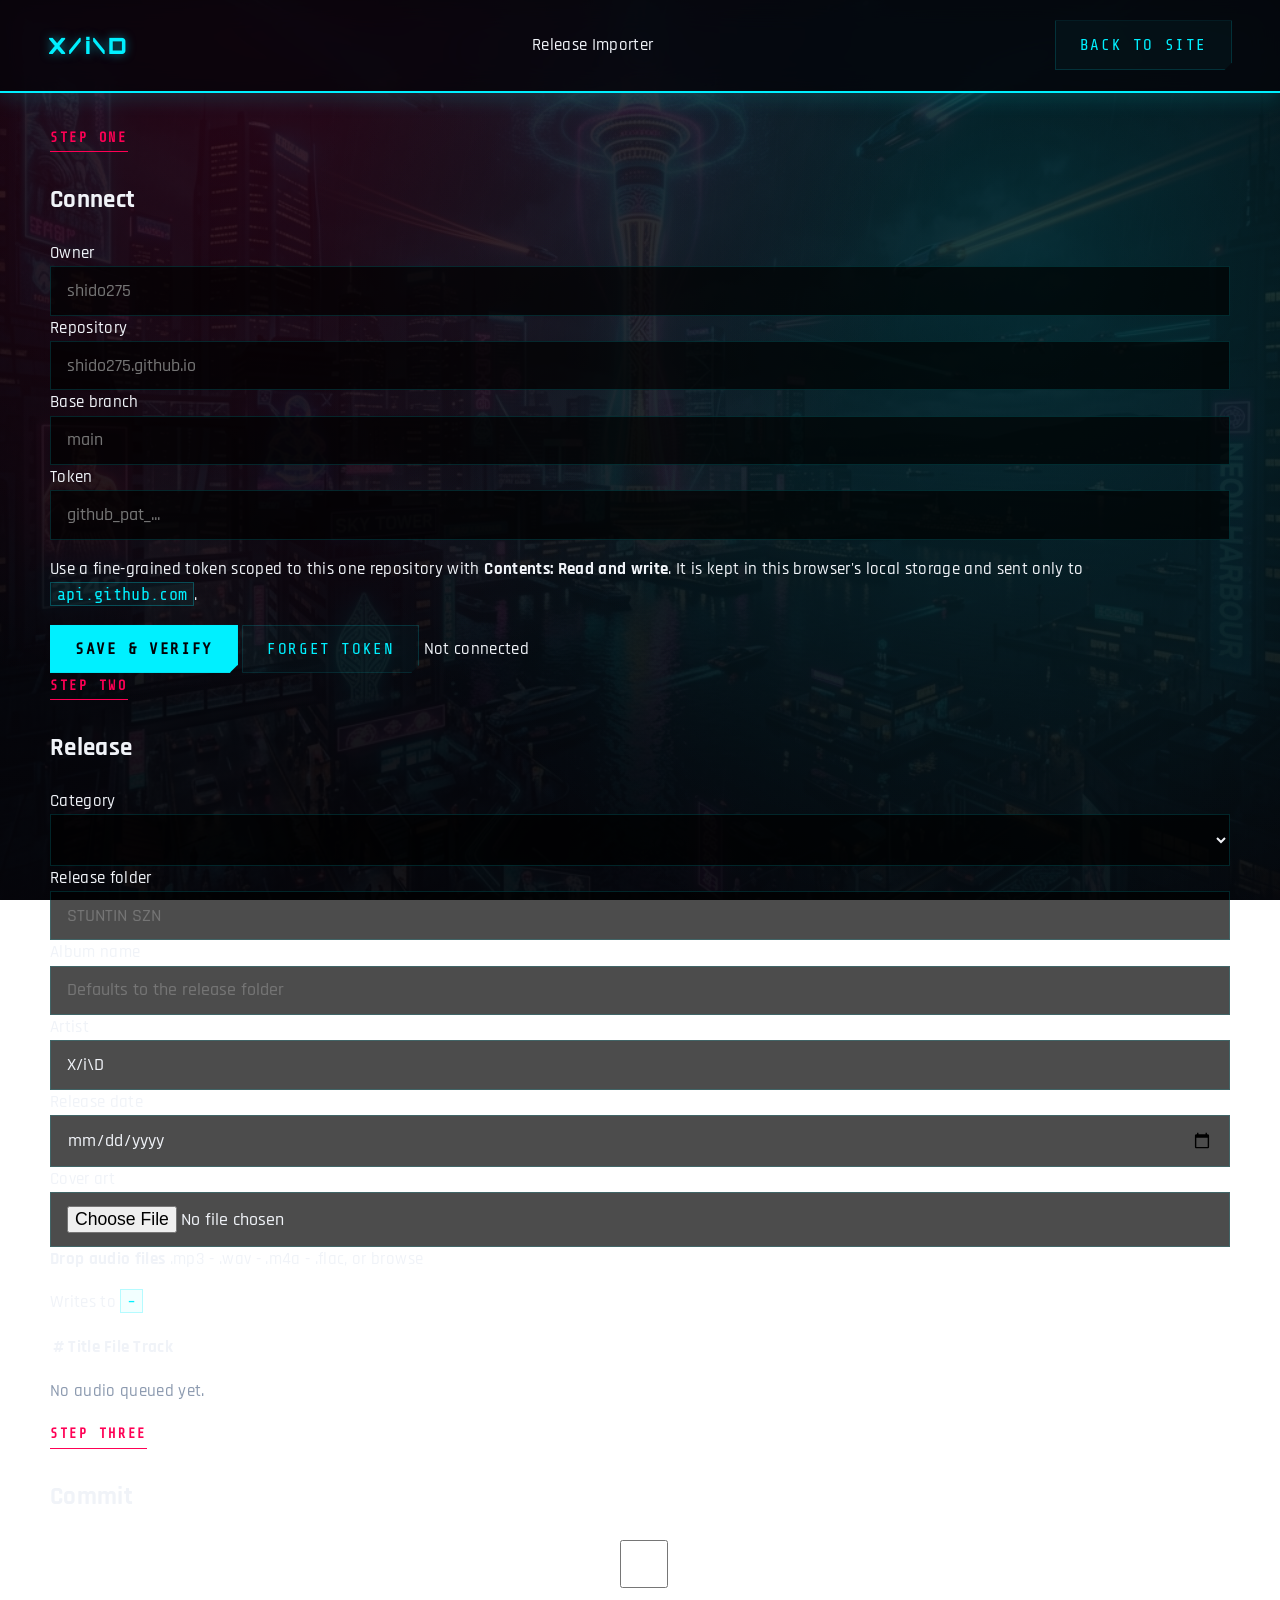
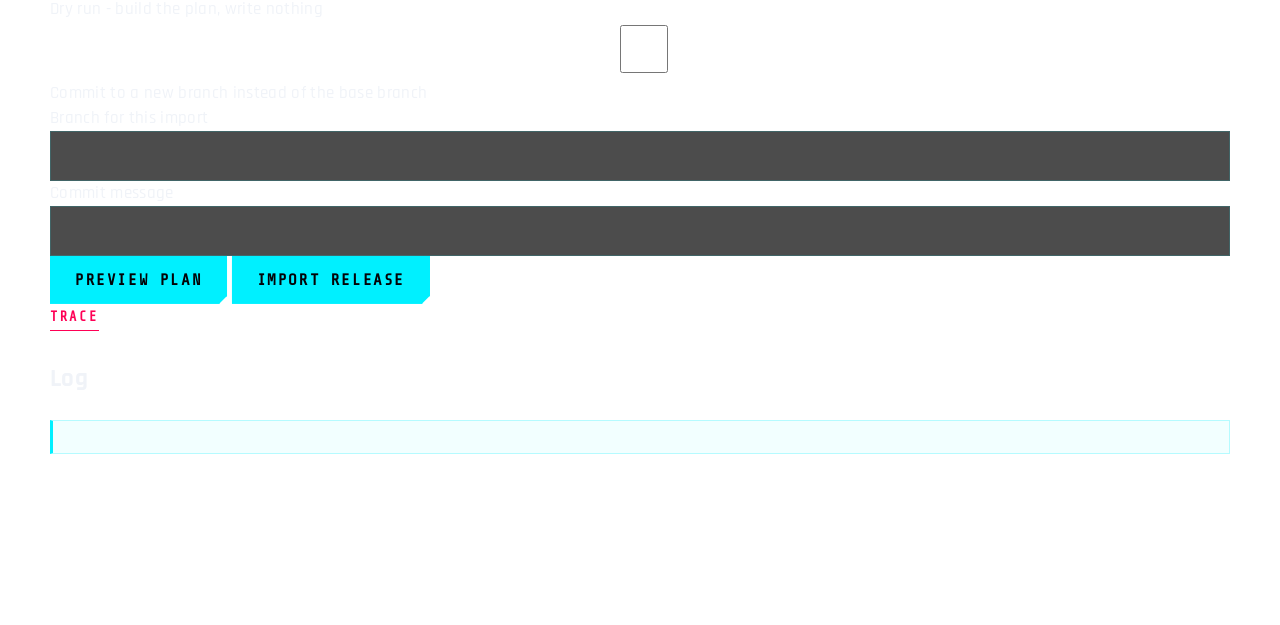
==== admin/index.html @ 7be4ee71 "Add the importer page, its styles and the core test suite" ====
<!DOCTYPE html>
<html lang="en">

<head>
    <meta charset="UTF-8">
    <meta name="viewport" content="width=device-width, initial-scale=1.0">
    <meta name="robots" content="noindex, nofollow">
    <title>Release Importer | X/i\D</title>
    <link rel="preconnect" href="https://fonts.googleapis.com">
    <link rel="preconnect" href="https://fonts.gstatic.com" crossorigin>
    <link rel="stylesheet" href="../style.css">
    <link rel="stylesheet" href="admin.css">
</head>

<body class="importer">
    <div class="noise-layer"></div>
    <div class="scan-layer"></div>

    <header class="site-header importer-bar">
        <a class="brand" href="../index.html">X/i\D</a>
        <p class="importer-bar__title">Release Importer</p>
        <a class="button" href="../index.html#/home">Back to site</a>
    </header>

    <main class="importer-main">
        <section class="panel" aria-labelledby="connect-heading">
            <div class="panel-head">
                <p class="eyebrow">Step one</p>
                <h2 id="connect-heading">Connect</h2>
            </div>
            <div class="field-grid">
                <label>Owner
                    <input id="cfg-owner" autocomplete="off" spellcheck="false" placeholder="shido275">
                </label>
                <label>Repository
                    <input id="cfg-repo" autocomplete="off" spellcheck="false" placeholder="shido275.github.io">
                </label>
                <label>Base branch
                    <input id="cfg-branch" autocomplete="off" spellcheck="false" placeholder="main">
                </label>
                <label>Token
                    <input id="cfg-token" type="password" autocomplete="off" spellcheck="false" placeholder="github_pat_...">
                </label>
            </div>
            <p class="hint">Use a fine-grained token scoped to this one repository with <strong>Contents: Read and
                    write</strong>. It is kept in this browser's local storage and sent only to
                <code>api.github.com</code>.</p>
            <div class="row">
                <button class="button primary" id="btn-connect" type="button">Save &amp; verify</button>
                <button class="button" id="btn-forget" type="button">Forget token</button>
                <span class="status" id="conn-status" role="status">Not connected</span>
            </div>
        </section>

        <section class="panel" aria-labelledby="release-heading">
            <div class="panel-head">
                <p class="eyebrow">Step two</p>
                <h2 id="release-heading">Release</h2>
            </div>
            <div class="field-grid">
                <label>Category
                    <select id="form-category"></select>
                </label>
                <label>Release folder
                    <input id="form-release" list="release-list" autocomplete="off" placeholder="STUNTIN SZN">
                    <datalist id="release-list"></datalist>
                </label>
                <label>Album name
                    <input id="form-album" autocomplete="off" placeholder="Defaults to the release folder">
                </label>
                <label>Artist
                    <input id="form-artist" autocomplete="off" value="X/i\D">
                </label>
                <label>Release date
                    <input id="form-date" type="date">
                </label>
                <label>Cover art
                    <input id="form-cover" type="file" accept=".jpg,.jpeg,.png,.webp,image/*">
                </label>
            </div>

            <div class="dropzone" id="dropzone">
                <strong>Drop audio files</strong>
                <span>.mp3 - .wav - .m4a - .flac, or
                    <label class="link-label">browse
                        <input id="form-audio" type="file" multiple accept=".mp3,.wav,.m4a,.flac,audio/*" hidden>
                    </label>
                </span>
            </div>

            <p class="target-line">Writes to <code id="target-folder">-</code></p>

            <table class="track-table">
                <thead>
                    <tr>
                        <th>#</th>
                        <th>Title</th>
                        <th>File</th>
                        <th>Track</th>
                        <th></th>
                    </tr>
                </thead>
                <tbody id="track-rows"></tbody>
            </table>
            <p class="muted" id="track-empty">No audio queued yet.</p>
        </section>

        <section class="panel" aria-labelledby="import-heading">
            <div class="panel-head">
                <p class="eyebrow">Step three</p>
                <h2 id="import-heading">Commit</h2>
            </div>
            <div class="option-stack">
                <label class="checkbox"><input type="checkbox" id="opt-dryrun"> Dry run - build the plan, write nothing</label>
                <label class="checkbox"><input type="checkbox" id="opt-newbranch"> Commit to a new branch instead of the
                    base branch</label>
            </div>
            <div class="field-grid">
                <label>Branch for this import
                    <input id="opt-branchname" autocomplete="off" spellcheck="false">
                </label>
                <label>Commit message
                    <input id="opt-message" autocomplete="off">
                </label>
            </div>
            <div class="row">
                <button class="button primary" id="btn-plan" type="button">Preview plan</button>
                <button class="button primary" id="btn-import" type="button" disabled>Import release</button>
            </div>
            <div id="plan-output" aria-live="polite"></div>
        </section>

        <section class="panel" aria-labelledby="log-heading">
            <div class="panel-head">
                <p class="eyebrow">Trace</p>
                <h2 id="log-heading">Log</h2>
            </div>
            <pre class="log" id="log" aria-live="polite"></pre>
        </section>
    </main>

    <script src="import-core.js"></script>
    <script src="app.js"></script>
</body>

</html>
---- style.css ----
@import url('https://fonts.googleapis.com/css2?family=Orbitron:wght@400;500;700;900&family=Rajdhani:wght@500;600;700&family=Share+Tech+Mono&family=Inter:wght@300;400;500;700&display=swap');

:root {
    --bg: #05050a;
    --surface: rgba(10, 10, 18, 0.85);
    --surface-2: rgba(18, 18, 30, 0.9);
    --text: #f0f3f8;
    --muted: #8d9bb0;
    --line: rgba(0, 240, 255, 0.15);
    --line-active: rgba(0, 240, 255, 0.45);
    
    /* Neon Cyberpunk Palette */
    --cyan: #00f0ff;
    --gold: #ffe600;
    --rose: #ff0055;
    --green: #39ff14;
    
    --shadow: 0 10px 30px rgba(0, 0, 0, 0.7), 0 0 15px rgba(0, 240, 255, 0.1);
    --shadow-neon: 0 0 15px rgba(0, 240, 255, 0.3);
}

* {
    box-sizing: border-box;
}

html {
    scroll-behavior: smooth;
}

body {
    margin: 0;
    color: var(--text);
    /* Cyber-grid overlay */
    background: 
        linear-gradient(90deg, rgba(0, 240, 255, 0.015) 1px, transparent 1px),
        linear-gradient(rgba(0, 240, 255, 0.015) 1px, transparent 1px);
    background-size: 25px 25px;
    background-attachment: fixed;
    font-family: 'Rajdhani', 'Segoe UI', Roboto, sans-serif;
    font-weight: 500;
    font-size: 1.05rem;
    line-height: 1.5;
    letter-spacing: 0.02em;
    position: relative;
    overflow-x: hidden;
}

body::before {
    content: "";
    position: fixed;
    top: 0;
    left: 0;
    width: 100%;
    height: 100%;
    background-image: 
        radial-gradient(circle at 20% 0%, rgba(255, 0, 85, 0.15), transparent 45rem),
        radial-gradient(circle at 80% 30%, rgba(0, 240, 255, 0.15), transparent 45rem),
        linear-gradient(rgba(5, 5, 10, 0.88), rgba(5, 5, 10, 0.94)),
        url('assets/cyberpunk_auckland.png');
    background-size: cover;
    background-position: center;
    background-repeat: no-repeat;
    background-attachment: fixed;
    z-index: -2;
    animation: futuristicAucklandPan 45s ease-in-out infinite alternate;
}

@keyframes futuristicAucklandPan {
    0% {
        transform: scale(1.02) translate(0, 0);
    }
    100% {
        transform: scale(1.08) translate(-1%, -1%);
    }
}

a {
    color: inherit;
    transition: all 0.25s cubic-bezier(0.25, 0.8, 0.25, 1);
}

img {
    display: block;
    max-width: 100%;
}

/* Scrollbars */
::-webkit-scrollbar {
    width: 8px;
    height: 8px;
}
::-webkit-scrollbar-track {
    background: #05050a;
}
::-webkit-scrollbar-thumb {
    background: rgba(0, 240, 255, 0.3);
    border: 1px solid var(--cyan);
}
::-webkit-scrollbar-thumb:hover {
    background: var(--cyan);
    box-shadow: 0 0 10px var(--cyan);
}

code,
pre {
    color: var(--cyan);
    background: rgba(0, 240, 255, 0.05);
    border: 1px solid rgba(0, 240, 255, 0.25);
    border-radius: 0px;
    font-family: 'Share Tech Mono', monospace;
}

code {
    padding: 0.1rem 0.35rem;
}

pre {
    overflow-x: auto;
    padding: 1rem;
    position: relative;
    border-left: 3px solid var(--cyan);
}

.site-header {
    position: sticky;
    top: 0;
    z-index: 100;
    display: flex;
    align-items: center;
    justify-content: space-between;
    gap: 1rem;
    padding: 1rem clamp(1rem, 4vw, 3rem);
    background: rgba(5, 5, 10, 0.85);
    border-bottom: 2px solid var(--cyan);
    backdrop-filter: blur(15px) saturate(180%);
    box-shadow: 0 5px 20px rgba(0, 240, 255, 0.15);
    animation: solarStormHeader 15s linear infinite;
}

.brand {
    color: var(--cyan);
    font-family: 'Orbitron', sans-serif;
    font-size: 1.4rem;
    font-weight: 900;
    letter-spacing: 0.15em;
    text-decoration: none;
    text-shadow: 0 0 10px rgba(0, 240, 255, 0.5);
    position: relative;
    transition: transform 0.2s ease;
    animation: solarStormText 15s linear infinite;
}

.brand:hover {
    transform: skewX(-5deg);
    color: var(--text);
    text-shadow: 0 0 15px var(--rose);
}

.site-nav {
    display: flex;
    flex-wrap: wrap;
    justify-content: flex-end;
    gap: 0.4rem;
}

.site-nav a {
    min-height: 2.2rem;
    display: inline-flex;
    align-items: center;
    padding: 0.45rem 0.8rem;
    color: var(--muted);
    font-family: 'Share Tech Mono', monospace;
    font-size: 0.95rem;
    text-transform: uppercase;
    text-decoration: none;
    border: 1px solid transparent;
    transition: all 0.2s ease;
}

.site-nav a:hover,
.site-nav a[aria-current="page"] {
    color: var(--cyan);
    background: rgba(0, 240, 255, 0.08);
    border: 1px solid var(--cyan);
    text-shadow: 0 0 5px var(--cyan);
}

main {
    width: min(1180px, calc(100% - 2rem));
    margin: 0 auto;
    padding: 2rem 0 4rem;
}

/* Cyberpunk tech-plate section containers */
.section-band {
    margin: 2rem 0;
    padding: clamp(1.15rem, 3vw, 2.5rem);
    background: linear-gradient(135deg, rgba(10, 10, 20, 0.72), rgba(15, 15, 30, 0.65));
    border: 1px solid var(--line);
    border-left: 4px solid var(--cyan);
    border-radius: 0px; /* Sharp high-tech cut */
    box-shadow: var(--shadow);
    position: relative;
    animation: solarStormBand 15s linear infinite;
}

.section-band::after {
    content: '';
    position: absolute;
    top: -1px;
    right: -1px;
    width: 15px;
    height: 15px;
    background: linear-gradient(225deg, var(--cyan) 50%, transparent 50%);
    pointer-events: none;
}

.hero {
    min-height: 70vh;
    display: grid;
    grid-template-columns: minmax(0, 1.35fr) minmax(300px, 0.65fr);
    align-items: center;
    gap: 2rem;
}

.section-band.hero:not(.compact) {
    background: 
        linear-gradient(to bottom, rgba(10, 10, 20, 0) 0%, rgba(10, 10, 20, 0.45) 60%, rgba(10, 10, 20, 0.98) 100%),
        url('assets/homepage-profile.jpg');
    background-size: cover;
    background-position: center 25%;
    background-repeat: no-repeat;
}

.hero.compact {
    min-height: 35vh;
    align-items: center;
}

.hero h1 {
    margin: 0 0 1rem;
    font-family: 'Orbitron', sans-serif;
    font-size: clamp(3.2rem, 10vw, 7.5rem);
    line-height: 0.95;
    font-weight: 900;
    text-transform: uppercase;
    background: linear-gradient(135deg, var(--text) 40%, var(--cyan) 100%);
    -webkit-background-clip: text;
    -webkit-text-fill-color: transparent;
    filter: drop-shadow(0 0 15px rgba(0, 240, 255, 0.35));
    letter-spacing: -0.02em;
}

.hero.compact h1 {
    font-size: clamp(2.5rem, 7vw, 5rem);
}

.lead {
    max-width: 64ch;
    color: var(--muted);
    font-size: clamp(1.1rem, 2vw, 1.35rem);
    font-family: 'Rajdhani', sans-serif;
    font-weight: 500;
}

.eyebrow {
    margin: 0 0 0.55rem;
    color: var(--rose);
    font-family: 'Share Tech Mono', monospace;
    font-size: 0.85rem;
    font-weight: 700;
    text-transform: uppercase;
    letter-spacing: 0.2em;
    display: inline-block;
    border-bottom: 1px solid var(--rose);
    padding-bottom: 0.2rem;
}

.panel-label {
    margin: 0 0 0.55rem;
    color: var(--cyan);
    font-family: 'Share Tech Mono', monospace;
    font-size: 0.85rem;
    font-weight: 700;
    text-transform: uppercase;
    letter-spacing: 0.25em;
    text-shadow: 0 0 5px var(--cyan);
}

.hero-actions,
.tabs,
.list-stack {
    display: flex;
    flex-wrap: wrap;
    gap: 0.75rem;
}

.link-grid {
    display: grid;
    grid-template-columns: repeat(auto-fit, minmax(220px, 1fr));
    gap: 1rem;
}

/* Cyberpunk slanted neon buttons */
.button,
button.button,
.link-tile,
.list-stack a {
    min-height: 3rem;
    display: inline-flex;
    align-items: center;
    justify-content: center;
    padding: 0.75rem 1.5rem;
    color: var(--cyan);
    background: rgba(0, 240, 255, 0.03);
    border: 1px solid var(--line);
    border-radius: 0px; /* Sharp corners */
    text-transform: uppercase;
    font-family: 'Share Tech Mono', monospace;
    font-size: 1rem;
    letter-spacing: 0.1em;
    text-align: center;
    text-decoration: none;
    cursor: pointer;
    transition: all 0.25s cubic-bezier(0.25, 0.8, 0.25, 1);
    position: relative;
    clip-path: polygon(0 0, 100% 0, 100% calc(100% - 8px), calc(100% - 8px) 100%, 0 100%);
    animation: solarStormBorderMuted 15s linear infinite;
}

.button:hover,
button.button:hover,
.link-tile:hover,
.list-stack a:hover {
    color: #030307;
    background: var(--cyan);
    border-color: var(--cyan);
    box-shadow: 0 0 20px var(--cyan);
    transform: translateY(-2px);
    animation: none; /* Disable cycling on hover to allow full neon color */
}

.button.primary,
button.button.primary,
.tabs button.active {
    color: #030307;
    background: var(--cyan);
    border-color: var(--cyan);
    font-weight: 700;
    box-shadow: 0 0 10px rgba(0, 240, 255, 0.3);
}

.button.primary:hover,
button.button.primary:hover,
.tabs button.active:hover {
    background: var(--text);
    border-color: var(--text);
    box-shadow: 0 0 20px rgba(255, 255, 255, 0.8);
    color: #000;
}

.hero-panel,
.player-dock,
.contact-card,
.qr-card,
.project-card,
.release-card,
.beat-card,
.stat-grid div {
    background: rgba(12, 12, 24, 0.55);
    border: 1px solid var(--line);
    border-radius: 0px;
    box-shadow: 0 5px 15px rgba(0,0,0,0.5);
    transition: all 0.3s ease;
    position: relative;
    animation: solarStormBorderMuted 15s linear infinite;
}

/* Hologram hover effect */
.release-card:hover,
.beat-card:hover,
.project-card:hover,
.qr-card:hover {
    border-color: var(--cyan);
    box-shadow: 0 0 25px rgba(0, 240, 255, 0.25);
    transform: translateY(-3px);
    animation: none;
}

.hero-panel {
    padding: 1.5rem;
    border-top: 3px solid var(--cyan);
}

.hero-panel audio,
.player-dock audio,
.release-card audio,
.beat-card audio {
    width: 100%;
    margin-top: 0.5rem;
}

/* Customizing audio elements inside cyberpunk framework */
audio {
    filter: invert(1) hue-rotate(180deg) saturate(1.5);
    border-radius: 0px;
    height: 38px;
}

.section-heading {
    max-width: 760px;
    margin-bottom: 2rem;
}

.section-heading h2,
.project-card h2,
.hero-panel h2 {
    margin: 0 0 0.5rem;
    font-family: 'Orbitron', sans-serif;
    font-size: clamp(1.8rem, 4vw, 2.8rem);
    line-height: 1.1;
    font-weight: 700;
    text-transform: uppercase;
    letter-spacing: 0.02em;
    color: var(--cyan);
    text-shadow: 0 0 8px rgba(0, 240, 255, 0.3);
    animation: solarStormHeading 15s linear infinite;
}

.section-heading p,
.muted {
    color: var(--muted);
}

.section-heading p {
    font-size: 1.1rem;
    font-weight: 500;
}

.music-layout {
    display: grid;
    grid-template-columns: minmax(0, 1fr) minmax(290px, 350px);
    gap: 1.5rem;
    align-items: start;
}

.release-grid,
.beat-grid,
.portfolio-grid,
.media-grid,
.contact-grid,
.vod-grid,
.stat-grid {
    display: grid;
    grid-template-columns: repeat(auto-fit, minmax(220px, 1fr));
    gap: 1.2rem;
}

.release-card,
.beat-card,
.project-card {
    overflow: hidden;
}

.release-card img,
.beat-card img,
.project-card img,
.media-grid img,
.qr-card img,
#player-art {
    width: 100%;
    aspect-ratio: 1;
    object-fit: cover;
    background: #000;
    border-bottom: 1px solid var(--line);
    transform: translateZ(0);
    backface-visibility: hidden;
}

.release-card .card-body,
.beat-card .card-body,
.project-card {
    padding: 1.2rem;
}

.release-card h3,
.beat-card h3,
.project-card h2 {
    margin: 0 0 0.4rem;
    font-family: 'Orbitron', sans-serif;
    font-size: 1.2rem;
    font-weight: 700;
    color: var(--text);
}

.card-meta {
    margin: 0 0 1rem;
    color: var(--muted);
    font-family: 'Share Tech Mono', monospace;
    font-size: 0.9rem;
    text-transform: uppercase;
}

.player-dock {
    position: sticky;
    top: 6.5rem;
    padding: 1.5rem;
    border: 1px solid var(--cyan);
    background: rgba(5, 10, 15, 0.95);
    box-shadow: 0 0 25px rgba(0, 240, 255, 0.2);
    animation: solarStormDock 15s linear infinite;
}

#player-art {
    border: 1px solid var(--cyan);
    box-shadow: 0 0 15px rgba(0, 240, 255, 0.35);
    margin-bottom: 1rem;
}

#player-title {
    font-family: 'Orbitron', sans-serif;
    color: var(--cyan);
    font-size: 1.3rem;
    margin: 0.5rem 0 0.2rem 0;
    text-shadow: 0 0 5px var(--cyan);
}

#player-meta {
    font-family: 'Share Tech Mono', monospace;
    font-size: 0.85rem;
    margin-bottom: 1rem;
}

.submission-form {
    display: grid;
    grid-template-columns: repeat(2, minmax(0, 1fr));
    gap: 1.2rem;
}

.submission-form label {
    display: grid;
    gap: 0.45rem;
    color: var(--cyan);
    font-family: 'Share Tech Mono', monospace;
    text-transform: uppercase;
    font-size: 0.9rem;
}

.submission-form label:nth-child(4),
.submission-form label:nth-child(5) {
    grid-column: 1 / -1;
}

input,
select,
textarea {
    width: 100%;
    min-height: 3rem;
    padding: 0.8rem 1rem;
    color: var(--text);
    background: rgba(0, 0, 0, 0.7);
    border: 1px solid var(--line);
    border-radius: 0px;
    font-family: 'Rajdhani', sans-serif;
    font-weight: 500;
    font-size: 1.1rem;
    transition: all 0.25s ease;
}

input:focus,
select:focus,
textarea:focus {
    outline: none;
    border-color: var(--cyan);
    box-shadow: 0 0 10px rgba(0, 240, 255, 0.4);
    background: rgba(0, 240, 255, 0.05);
}

textarea {
    resize: vertical;
}

.live-grid {
    display: grid;
    grid-template-columns: minmax(0, 1fr) minmax(260px, 360px);
    gap: 1.2rem;
}

.embed-shell {
    min-height: 320px;
    display: grid;
    place-items: center;
    padding: 0;
    color: var(--muted);
    background: #000;
    border: 1px solid var(--line);
    border-radius: 0px;
    overflow: hidden;
    position: relative;
}

.embed-shell::before {
    content: 'DOCKING_ESTABLISHED';
    position: absolute;
    top: 5px;
    left: 5px;
    font-family: 'Share Tech Mono', monospace;
    font-size: 0.7rem;
    color: var(--cyan);
    opacity: 0.5;
    z-index: 2;
}

.embed-shell.wide {
    min-height: 420px;
}

.embed-shell iframe {
    width: 100%;
    height: 100%;
    border: 0;
}

.qr-card {
    margin: 0;
    padding: 1.2rem;
    text-align: center;
    border: 1px solid var(--line);
}

.qr-card img {
    border: 1px solid var(--line);
}

.qr-card figcaption {
    margin-top: 0.75rem;
    color: var(--cyan);
    font-family: 'Share Tech Mono', monospace;
    text-transform: uppercase;
    font-size: 0.9rem;
}

footer {
    padding: 3rem 1rem;
    color: var(--muted);
    font-family: 'Share Tech Mono', monospace;
    font-size: 0.9rem;
    text-align: center;
    border-top: 2px solid var(--cyan);
    background: rgba(3, 3, 7, 0.95);
    letter-spacing: 0.05em;
}

@media (max-width: 820px) {
    .site-header {
        align-items: center;
        flex-direction: column;
        gap: 1rem;
    }

    .site-nav {
        justify-content: center;
        width: 100%;
    }

    .hero,
    .music-layout,
    .live-grid,
    .submission-form {
        grid-template-columns: 1fr;
    }

    .player-dock {
        position: static;
        width: 100%;
    }
}

.links-page {
    width: min(760px, calc(100% - 2rem));
}

.all-links-hero {
    min-height: auto;
    text-align: center;
    border-top: 3px solid var(--cyan);
}

.all-links-hero h1 {
    margin: 0 0 0.5rem;
    font-family: 'Orbitron', sans-serif;
    font-size: clamp(3rem, 10vw, 5.5rem);
    line-height: 0.95;
    background: linear-gradient(135deg, var(--text) 30%, var(--cyan) 100%);
    -webkit-background-clip: text;
    -webkit-text-fill-color: transparent;
    filter: drop-shadow(0 0 10px rgba(0, 240, 255, 0.35));
}

.all-links-hero .lead {
    margin-left: auto;
    margin-right: auto;
}

.profile-avatar {
    width: min(160px, 42vw);
    aspect-ratio: 1;
    margin: 0 auto 1.5rem;
    border: 3px solid var(--cyan);
    border-radius: 50%;
    object-fit: cover;
    box-shadow: 0 0 25px rgba(0, 240, 255, 0.4);
    animation: solarStormDock 15s linear infinite;
    transform: translateZ(0);
    backface-visibility: hidden;
}

.quick-socials,
.link-stack,
.social-grid {
    display: grid;
    gap: 0.75rem;
}

.quick-socials {
    grid-template-columns: repeat(auto-fit, minmax(120px, 1fr));
    margin-top: 1.5rem;
}

.quick-socials a,
.social-grid a {
    padding: 0.85rem 1rem;
    color: var(--cyan);
    background: rgba(0, 240, 255, 0.02);
    border: 1px solid var(--line);
    border-radius: 0px;
    text-transform: uppercase;
    font-family: 'Share Tech Mono', monospace;
    letter-spacing: 0.05em;
    text-decoration: none;
    animation: solarStormBorderMuted 15s linear infinite;
}

.quick-socials a:hover,
.social-grid a:hover {
    color: #030307;
    background: var(--cyan);
    border-color: var(--cyan);
    box-shadow: 0 0 20px var(--cyan);
    animation: none;
}

.mega-link {
    display: grid;
    gap: 0.15rem;
    padding: 1.2rem 1.5rem;
    color: var(--text);
    background: rgba(12, 12, 24, 0.9);
    border: 1px solid var(--line);
    border-left-width: 6px;
    border-radius: 0px;
    text-decoration: none;
    clip-path: polygon(0 0, 100% 0, 100% calc(100% - 6px), calc(100% - 6px) 100%, 0 100%);
    animation: solarStormBorderMuted 15s linear infinite;
}

.mega-link span {
    font-family: 'Orbitron', sans-serif;
    font-size: 1.3rem;
    font-weight: 700;
}

.mega-link small,
.social-grid span {
    color: var(--muted);
    font-family: 'Rajdhani', sans-serif;
    font-weight: 500;
}

.accent-cyan { border-left-color: var(--cyan); }
.accent-gold { border-left-color: var(--gold); }
.accent-rose { border-left-color: var(--rose); }
.accent-green { border-left-color: var(--green); }

.mega-link:hover {
    border-color: var(--cyan);
    box-shadow: 0 0 20px rgba(0, 240, 255, 0.2);
    animation: none;
}

.accent-cyan:hover { border-left-color: var(--cyan); }
.accent-gold:hover { border-left-color: var(--gold); box-shadow: 0 0 20px rgba(255, 230, 0, 0.2); }
.accent-rose:hover { border-left-color: var(--rose); box-shadow: 0 0 20px rgba(255, 0, 85, 0.2); }
.accent-green:hover { border-left-color: var(--green); box-shadow: 0 0 20px rgba(57, 255, 20, 0.2); }

.compact-links {
    grid-template-columns: repeat(auto-fit, minmax(160px, 1fr));
}

.link-tile {
    width: 100%;
}

.featured-link {
    border-color: var(--cyan);
    background: rgba(0, 240, 255, 0.05);
    box-shadow: inset 0 0 10px rgba(0, 240, 255, 0.15);
    text-shadow: 0 0 5px var(--cyan);
    animation: solarStormDock 15s linear infinite;
}

.social-grid {
    grid-template-columns: repeat(auto-fit, minmax(180px, 1fr));
}

.social-grid strong,
.social-grid span {
    display: block;
}

.social-grid strong {
    font-family: 'Orbitron', sans-serif;
    font-size: 1.1rem;
    color: var(--cyan);
}

:focus-visible {
    outline: 2px solid var(--cyan);
    outline-offset: 3px;
}

.contact-card {
    min-height: 8rem;
    display: flex;
    align-items: center;
    justify-content: center;
    padding: 1.5rem;
    text-align: center;
    text-decoration: none;
    overflow-wrap: anywhere;
    font-family: 'Orbitron', sans-serif;
    color: var(--cyan);
    font-size: 1.2rem;
    text-shadow: 0 0 8px rgba(0, 240, 255, 0.4);
    border: 1px solid var(--cyan);
    animation: solarStormDock 15s linear infinite, solarStormText 15s linear infinite;
}

.contact-card:hover {
    background: var(--cyan);
    color: #000;
    box-shadow: 0 0 20px var(--cyan);
    text-shadow: none;
    animation: none;
}

@media (max-width: 560px) {
    main,
    .links-page {
        width: min(100% - 1rem, 1180px);
        padding-top: 1rem;
    }

    .section-band {
        padding: 1rem;
    }

    .site-nav a {
        padding-inline: 0.62rem;
        font-size: 0.92rem;
    }

    .link-grid,
    .compact-links,
    .quick-socials,
    .social-grid {
        grid-template-columns: 1fr;
    }

    .hero h1,
    .all-links-hero h1 {
        font-size: clamp(2.8rem, 15vw, 4.5rem);
    }
}

/* Music player compact folders */
#music-tabs {
    overflow-x: auto;
    flex-wrap: nowrap;
    padding-bottom: 0.5rem;
    margin-bottom: 1.5rem;
}

#music-tabs .button {
    flex: 0 0 auto;
}

.music-search-container {
    margin-bottom: 1.5rem;
    max-width: 480px;
    width: 100%;
}

.music-search-container input {
    font-family: 'Share Tech Mono', monospace;
    letter-spacing: 0.05em;
    text-transform: uppercase;
    font-size: 1rem;
    border-color: var(--line);
    animation: solarStormBorderMuted 15s linear infinite;
    background: rgba(5, 5, 12, 0.85);
}

.music-search-container input:focus {
    animation: none;
    border-color: var(--cyan);
    box-shadow: 0 0 15px rgba(0, 240, 255, 0.4);
    background: rgba(0, 240, 255, 0.03);
}


#music-library {
    max-height: min(72vh, 720px);
    overflow-y: auto;
    padding-right: 0.35rem;
    align-content: start;
}

#beat-store {
    grid-template-columns: repeat(4, minmax(130px, 1fr));
    max-height: 960px;
    overflow-y: auto;
    padding-right: 0.35rem;
    align-content: start;
}

@media (max-width: 820px) {
    #beat-store {
        grid-template-columns: repeat(3, minmax(130px, 1fr));
    }
}

@media (max-width: 560px) {
    #beat-store {
        grid-template-columns: repeat(2, minmax(120px, 1fr));
        max-height: 60vh;
        padding-right: 0;
    }
}

.music-folder {
    grid-column: 1 / -1;
    overflow: hidden;
    background: rgba(10, 10, 22, 0.7);
    border: 1px solid var(--line);
    border-radius: 0px;
    margin-bottom: 1rem;
    animation: solarStormBorderMuted 15s linear infinite;
}

.music-folder summary {
    min-height: 8.5rem;
    display: grid;
    grid-template-columns: 7.5rem minmax(0, 1fr) auto;
    align-items: center;
    gap: 1.5rem;
    padding: 0.85rem;
    cursor: pointer;
    list-style: none;
    border-bottom: 1px solid rgba(0, 240, 255, 0.05);
}

.music-folder summary::-webkit-details-marker {
    display: none;
}

.music-folder summary img,
.folder-art {
    width: 7.5rem;
    aspect-ratio: 1;
    border-radius: 0px;
    object-fit: cover;
    background: linear-gradient(145deg, rgba(73, 215, 223, 0.35), rgba(255, 0, 85, 0.25));
    border: 1px solid var(--line);
    animation: solarStormBorderMuted 15s linear infinite;
    transform: translateZ(0);
    backface-visibility: hidden;
}

.folder-copy {
    min-width: 0;
}

.folder-copy strong {
    font-family: 'Orbitron', sans-serif;
    font-size: 1.3rem;
    color: var(--cyan);
    text-shadow: 0 0 5px rgba(0,240,255,0.3);
    display: block;
    animation: solarStormHeading 15s linear infinite;
}

.folder-copy small {
    font-family: 'Share Tech Mono', monospace;
    color: var(--muted);
    text-transform: uppercase;
    display: block;
}

.folder-toggle {
    color: var(--cyan);
    font-family: 'Share Tech Mono', monospace;
    font-weight: 700;
    letter-spacing: 0.1em;
    text-transform: uppercase;
    border: 1px solid var(--cyan);
    padding: 0.3rem 0.8rem;
    font-size: 0.85rem;
    background: rgba(0, 240, 255, 0.05);
    animation: solarStormBorderSolid 15s linear infinite, solarStormText 15s linear infinite;
}

.music-folder[open] .folder-toggle {
    color: var(--gold);
    border-color: var(--gold);
    background: rgba(255, 230, 0, 0.05);
    animation: none;
}

.music-folder[open] .folder-toggle::before {
    content: "CLOSE";
}

.music-folder[open] .folder-toggle {
    font-size: 0;
}

.music-folder[open] .folder-toggle::before {
    font-size: 0.85rem;
}

.folder-tracks {
    display: grid;
    gap: 0.55rem;
    max-height: 22rem;
    overflow-y: auto;
    padding: 1rem;
    background: rgba(0, 0, 0, 0.4);
}

.folder-track-row {
    display: grid;
    grid-template-columns: minmax(0, 1fr) auto;
    align-items: center;
    gap: 1rem;
    padding: 0.75rem 1rem;
    background: rgba(18, 18, 30, 0.6);
    border: 1px solid rgba(0, 240, 255, 0.1);
    border-radius: 0px;
}

.folder-track-row strong {
    font-family: 'Rajdhani', sans-serif;
    font-size: 1.1rem;
    font-weight: 600;
    display: block;
}

.folder-track-row small {
    font-family: 'Share Tech Mono', monospace;
    color: var(--muted);
    display: block;
}

.folder-track-row .button {
    min-height: 2.25rem;
    padding: 0.3rem 1rem;
    font-size: 0.85rem;
}

.stat-grid div {
    padding: 1.25rem;
    text-align: center;
    display: flex;
    flex-direction: column;
    gap: 0.35rem;
}

.stat-grid div strong {
    font-family: 'Orbitron', sans-serif;
    font-size: 0.85rem;
    color: var(--cyan);
    text-transform: uppercase;
    letter-spacing: 0.1em;
}

.stat-grid div span {
    font-family: 'Rajdhani', sans-serif;
    font-weight: 600;
    font-size: 1.1rem;
}

@media (max-width: 560px) {
    #music-library {
        max-height: 60vh;
        padding-right: 0;
    }

    .music-folder summary {
        grid-template-columns: 5.5rem minmax(0, 1fr);
        gap: 1rem;
    }

    .music-folder summary img,
    .folder-art {
        width: 5.5rem;
    }

    .folder-toggle {
        grid-column: 2;
        justify-self: start;
        margin-top: 0.25rem;
    }

    .folder-track-row {
        grid-template-columns: 1fr;
    }
}

/* Solar Storm Animations */
@keyframes solarStormText {
    0% { color: var(--cyan); text-shadow: 0 0 10px rgba(0, 240, 255, 0.6); }
    15% { color: #00ffaa; text-shadow: 0 0 10px rgba(0, 255, 170, 0.6); }
    30% { color: #39ff14; text-shadow: 0 0 10px rgba(57, 255, 20, 0.6); }
    45% { color: var(--gold); text-shadow: 0 0 10px rgba(255, 230, 0, 0.6); }
    60% { color: #ff5500; text-shadow: 0 0 10px rgba(255, 85, 0, 0.6); }
    75% { color: var(--rose); text-shadow: 0 0 10px rgba(255, 0, 85, 0.6); }
    90% { color: #b000ff; text-shadow: 0 0 10px rgba(176, 0, 255, 0.6); }
    100% { color: var(--cyan); text-shadow: 0 0 10px rgba(0, 240, 255, 0.6); }
}

@keyframes solarStormBorderSolid {
    0% { border-color: var(--cyan); }
    15% { border-color: #00ffaa; }
    30% { border-color: #39ff14; }
    45% { border-color: var(--gold); }
    60% { border-color: #ff5500; }
    75% { border-color: var(--rose); }
    90% { border-color: #b000ff; }
    100% { border-color: var(--cyan); }
}

@keyframes solarStormBorderMuted {
    0% { border-color: rgba(0, 240, 255, 0.15); }
    15% { border-color: rgba(0, 255, 170, 0.15); }
    30% { border-color: rgba(57, 255, 20, 0.15); }
    45% { border-color: rgba(255, 230, 0, 0.15); }
    60% { border-color: rgba(255, 85, 0, 0.15); }
    75% { border-color: rgba(255, 0, 85, 0.15); }
    90% { border-color: rgba(176, 0, 255, 0.15); }
    100% { border-color: rgba(0, 240, 255, 0.15); }
}

@keyframes solarStormBand {
    0% { border-color: rgba(0, 240, 255, 0.15); border-left-color: var(--cyan); box-shadow: 0 10px 30px rgba(0, 0, 0, 0.7), 0 0 15px rgba(0, 240, 255, 0.1); }
    15% { border-color: rgba(0, 255, 170, 0.15); border-left-color: #00ffaa; box-shadow: 0 10px 30px rgba(0, 0, 0, 0.7), 0 0 15px rgba(0, 255, 170, 0.1); }
    30% { border-color: rgba(57, 255, 20, 0.15); border-left-color: #39ff14; box-shadow: 0 10px 30px rgba(0, 0, 0, 0.7), 0 0 15px rgba(57, 255, 20, 0.1); }
    45% { border-color: rgba(255, 230, 0, 0.15); border-left-color: var(--gold); box-shadow: 0 10px 30px rgba(0, 0, 0, 0.7), 0 0 15px rgba(255, 230, 0, 0.1); }
    60% { border-color: rgba(255, 85, 0, 0.15); border-left-color: #ff5500; box-shadow: 0 10px 30px rgba(0, 0, 0, 0.7), 0 0 15px rgba(255, 85, 0, 0.1); }
    75% { border-color: rgba(255, 0, 85, 0.15); border-left-color: var(--rose); box-shadow: 0 10px 30px rgba(0, 0, 0, 0.7), 0 0 15px rgba(255, 0, 85, 0.1); }
    90% { border-color: rgba(176, 0, 255, 0.15); border-left-color: #b000ff; box-shadow: 0 10px 30px rgba(0, 0, 0, 0.7), 0 0 15px rgba(176, 0, 255, 0.1); }
    100% { border-color: rgba(0, 240, 255, 0.15); border-left-color: var(--cyan); box-shadow: 0 10px 30px rgba(0, 0, 0, 0.7), 0 0 15px rgba(0, 240, 255, 0.1); }
}

@keyframes solarStormHeader {
    0% { border-bottom-color: var(--cyan); box-shadow: 0 5px 20px rgba(0, 240, 255, 0.15); }
    15% { border-bottom-color: #00ffaa; box-shadow: 0 5px 20px rgba(0, 255, 170, 0.15); }
    30% { border-bottom-color: #39ff14; box-shadow: 0 5px 20px rgba(57, 255, 20, 0.15); }
    45% { border-bottom-color: var(--gold); box-shadow: 0 5px 20px rgba(255, 230, 0, 0.15); }
    60% { border-bottom-color: #ff5500; box-shadow: 0 5px 20px rgba(255, 85, 0, 0.15); }
    75% { border-bottom-color: var(--rose); box-shadow: 0 5px 20px rgba(255, 0, 85, 0.15); }
    90% { border-bottom-color: #b000ff; box-shadow: 0 5px 20px rgba(176, 0, 255, 0.15); }
    100% { border-bottom-color: var(--cyan); box-shadow: 0 5px 20px rgba(0, 240, 255, 0.15); }
}

@keyframes solarStormDock {
    0% { border-color: var(--cyan); box-shadow: 0 0 25px rgba(0, 240, 255, 0.2); }
    15% { border-color: #00ffaa; box-shadow: 0 0 25px rgba(0, 255, 170, 0.2); }
    30% { border-color: #39ff14; box-shadow: 0 0 25px rgba(57, 255, 20, 0.2); }
    45% { border-color: var(--gold); box-shadow: 0 0 25px rgba(255, 230, 0, 0.2); }
    60% { border-color: #ff5500; box-shadow: 0 0 25px rgba(255, 85, 0, 0.2); }
    75% { border-color: var(--rose); box-shadow: 0 0 25px rgba(255, 0, 85, 0.2); }
    90% { border-color: #b000ff; box-shadow: 0 0 25px rgba(176, 0, 255, 0.2); }
    100% { border-color: var(--cyan); box-shadow: 0 0 25px rgba(0, 240, 255, 0.2); }
}

@keyframes solarStormHeading {
    0% { color: var(--cyan); text-shadow: 0 0 8px rgba(0, 240, 255, 0.3); }
    15% { color: #00ffaa; text-shadow: 0 0 8px rgba(0, 255, 170, 0.3); }
    30% { color: #39ff14; text-shadow: 0 0 8px rgba(57, 255, 20, 0.3); }
    45% { color: var(--gold); text-shadow: 0 0 8px rgba(255, 230, 0, 0.3); }
    60% { color: #ff5500; text-shadow: 0 0 8px rgba(255, 85, 0, 0.3); }
    75% { color: var(--rose); text-shadow: 0 0 8px rgba(255, 0, 85, 0.3); }
    90% { color: #b000ff; text-shadow: 0 0 8px rgba(176, 0, 255, 0.3); }
    100% { color: var(--cyan); text-shadow: 0 0 8px rgba(0, 240, 255, 0.3); }
}

/* Info Modal Styles */
.info-modal-overlay {
    position: fixed;
    top: 0;
    left: 0;
    width: 100vw;
    height: 100vh;
    background: rgba(3, 3, 7, 0.85);
    backdrop-filter: blur(12px) saturate(180%);
    z-index: 1000;
    display: grid;
    place-items: center;
    padding: 1rem;
    transition: opacity 0.25s ease;
}

.info-modal-overlay[hidden] {
    display: none;
}

.info-modal {
    background: linear-gradient(135deg, rgba(12, 12, 24, 0.98), rgba(18, 18, 36, 0.95));
    border: 2px solid var(--cyan);
    box-shadow: 0 0 35px rgba(0, 240, 255, 0.3);
    width: min(580px, 100%);
    max-height: 85vh;
    overflow-y: auto;
    position: relative;
    padding: 2.5rem;
    animation: solarStormDock 15s linear infinite;
}

.info-modal-close {
    position: absolute;
    top: 0.75rem;
    right: 0.75rem;
    background: transparent;
    border: 1px solid var(--line);
    color: var(--cyan);
    font-family: 'Share Tech Mono', monospace;
    font-size: 1.5rem;
    cursor: pointer;
    width: 2.2rem;
    height: 2.2rem;
    display: grid;
    place-items: center;
    transition: all 0.2s ease;
}

.info-modal-close:hover {
    background: var(--rose);
    border-color: var(--rose);
    color: #fff;
    box-shadow: 0 0 15px var(--rose);
}

#modal-project-title {
    font-family: 'Orbitron', sans-serif;
    color: var(--cyan);
    margin: 0 0 0.25rem 0;
    font-size: 1.8rem;
    text-shadow: 0 0 8px rgba(0, 240, 255, 0.4);
    text-transform: uppercase;
}

.modal-project-meta {
    font-family: 'Share Tech Mono', monospace;
    color: var(--muted);
    font-size: 0.95rem;
    margin: 0 0 1.5rem 0;
    text-transform: uppercase;
    letter-spacing: 0.05em;
}

.modal-description {
    font-family: 'Rajdhani', sans-serif;
    font-weight: 500;
    font-size: 1.15rem;
    line-height: 1.6;
    margin-bottom: 1.5rem;
    border-left: 2px solid var(--cyan);
    padding-left: 1rem;
    color: var(--text);
}

.modal-specs {
    display: grid;
    gap: 0.65rem;
    margin-bottom: 1.5rem;
    font-family: 'Rajdhani', sans-serif;
    font-size: 1.05rem;
}

.modal-specs div {
    display: flex;
    gap: 0.5rem;
    border-bottom: 1px dashed rgba(0, 240, 255, 0.1);
    padding-bottom: 0.45rem;
}

.modal-specs strong {
    font-family: 'Share Tech Mono', monospace;
    color: var(--cyan);
    text-transform: uppercase;
    font-size: 0.9rem;
    min-width: 120px;
}

.modal-label-credit {
    font-family: 'Share Tech Mono', monospace;
    font-size: 0.85rem;
    color: var(--rose);
    text-transform: uppercase;
    letter-spacing: 0.1em;
    margin-top: 2rem;
    border-top: 1px solid rgba(255, 0, 85, 0.25);
    padding-top: 1rem;
}

.player-controls {
    display: flex;
    justify-content: center;
    align-items: center;
    gap: 0.8rem;
    margin-top: 1rem;
    border-top: 1px dashed rgba(0, 240, 255, 0.15);
    padding-top: 1rem;
}

.control-btn {
    background: rgba(5, 5, 12, 0.85);
    border: 1px solid var(--line);
    color: var(--muted);
    font-family: 'Share Tech Mono', monospace;
    font-size: 0.9rem;
    padding: 0.4rem 0.8rem;
    cursor: pointer;
    transition: all 0.25s ease;
    min-height: 2.2rem;
    display: flex;
    align-items: center;
    justify-content: center;
}

.control-btn:hover {
    border-color: var(--cyan);
    color: var(--cyan);
    box-shadow: 0 0 10px rgba(0, 240, 255, 0.3);
}

.control-btn.active {
    color: var(--cyan);
    border-color: var(--cyan);
    background: rgba(0, 240, 255, 0.08);
    box-shadow: 0 0 12px rgba(0, 240, 255, 0.4);
    text-shadow: 0 0 5px var(--cyan);
}

/* ==========================================================================
   NEW SPA VIEW TRANSITIONS & HUD INITIALIZATION
   ========================================================================== */

/* SPA views management */
.view-section {
    display: none;
    opacity: 0;
    transform: translateY(15px);
    transition: opacity 0.35s cubic-bezier(0.25, 0.8, 0.25, 1), transform 0.35s cubic-bezier(0.25, 0.8, 0.25, 1);
}
.view-section.active {
    display: block;
    opacity: 1;
    transform: translateY(0);
}

/* Audio System Init Overlay */
.audio-init-overlay {
    position: fixed;
    top: 0;
    left: 0;
    width: 100vw;
    height: 100vh;
    background: rgba(4, 4, 10, 0.95);
    backdrop-filter: blur(15px);
    z-index: 9999;
    display: flex;
    justify-content: center;
    align-items: center;
    transition: opacity 0.5s ease, visibility 0.5s ease;
}
.audio-init-overlay.hidden {
    opacity: 0;
    visibility: hidden;
    pointer-events: none;
}
.init-card {
    background: rgba(10, 10, 20, 0.85);
    border: 1px solid var(--cyan);
    box-shadow: 0 0 30px rgba(0, 240, 255, 0.3);
    padding: 3rem;
    text-align: center;
    max-width: 480px;
    width: 90%;
    position: relative;
}
.init-card h2 {
    font-family: 'Orbitron', sans-serif;
    color: var(--cyan);
    margin-bottom: 1rem;
    letter-spacing: 0.1em;
}
.init-card p {
    font-family: 'Share Tech Mono', monospace;
    color: var(--muted);
    margin-bottom: 2rem;
}

/* ==========================================================================
   GLOBAL PERSISTENT MUSIC PLAYER BAR
   ========================================================================== */
.player-bar {
    position: fixed;
    bottom: 0;
    left: 0;
    width: 100%;
    background: rgba(5, 5, 12, 0.93);
    backdrop-filter: blur(15px) saturate(180%);
    border-top: 2px solid var(--cyan);
    box-shadow: 0 -5px 25px rgba(0, 240, 255, 0.15);
    z-index: 999;
    padding: 0.85rem clamp(1rem, 4vw, 3rem);
    transition: transform 0.3s ease;
}
.player-bar-container {
    display: grid;
    grid-template-columns: 280px 1fr 280px;
    align-items: center;
    gap: 1.5rem;
    max-width: 1300px;
    margin: 0 auto;
}

/* Track Info */
.player-track-info {
    display: flex;
    align-items: center;
    gap: 0.75rem;
    min-width: 0;
}
#global-player-art {
    width: 3.5rem;
    height: 3.5rem;
    object-fit: cover;
    border: 1px solid var(--line);
    background: #000;
}
.global-track-details {
    display: flex;
    flex-direction: column;
    min-width: 0;
}
#global-player-title {
    font-family: 'Orbitron', sans-serif;
    font-size: 0.95rem;
    font-weight: 700;
    color: var(--text);
    white-space: nowrap;
    overflow: hidden;
    text-overflow: ellipsis;
}
#global-player-artist {
    font-family: 'Share Tech Mono', monospace;
    font-size: 0.8rem;
    white-space: nowrap;
    overflow: hidden;
    text-overflow: ellipsis;
    margin-top: 0.15rem;
}

/* Player Controls */
.player-bar-controls {
    display: flex;
    flex-direction: column;
    align-items: center;
    gap: 0.35rem;
}
.player-buttons {
    display: flex;
    align-items: center;
    gap: 0.75rem;
}
.bar-btn {
    background: transparent;
    border: 1px solid transparent;
    color: var(--muted);
    font-family: 'Share Tech Mono', monospace;
    font-size: 0.85rem;
    cursor: pointer;
    transition: all 0.2s ease;
    padding: 0.25rem 0.65rem;
    min-height: 2rem;
    display: inline-flex;
    align-items: center;
    justify-content: center;
}
.bar-btn:hover {
    color: var(--cyan);
    border-color: var(--cyan);
    background: rgba(0, 240, 255, 0.05);
    box-shadow: 0 0 8px rgba(0, 240, 255, 0.3);
}
.bar-btn.active {
    color: var(--cyan);
    border-color: var(--cyan);
    background: rgba(0, 240, 255, 0.1);
    text-shadow: 0 0 5px var(--cyan);
}
.primary-play {
    color: #030307;
    background: var(--cyan);
    border-color: var(--cyan);
    font-weight: 700;
    padding: 0.25rem 1rem;
    box-shadow: 0 0 10px rgba(0, 240, 255, 0.3);
}
.primary-play:hover {
    color: #fff;
    background: var(--rose);
    border-color: var(--rose);
    box-shadow: 0 0 15px var(--rose);
}

/* Timeline slider */
.player-timeline-container {
    display: flex;
    align-items: center;
    width: 100%;
    gap: 0.75rem;
}
.time-label {
    font-family: 'Share Tech Mono', monospace;
    font-size: 0.8rem;
    color: var(--muted);
    min-width: 32px;
}
.progress-bar-wrapper {
    position: relative;
    flex: 1;
    height: 6px;
    background: rgba(255, 255, 255, 0.1);
    cursor: pointer;
    border-radius: 0px;
}
.progress-bar-wrapper input[type="range"] {
    position: absolute;
    top: 0;
    left: 0;
    width: 100%;
    height: 100%;
    margin: 0;
    opacity: 0;
    cursor: pointer;
    z-index: 5;
}
.progress-bar-fill {
    height: 100%;
    background: var(--cyan);
    width: 0%;
    box-shadow: 0 0 8px var(--cyan);
    transition: width 0.1s linear;
}

/* Extra Actions & Volume */
.player-bar-extra {
    display: flex;
    align-items: center;
    justify-content: flex-end;
    gap: 0.75rem;
}
.volume-container {
    display: flex;
    align-items: center;
    gap: 0.5rem;
}
.volume-slider-wrapper {
    position: relative;
    width: 80px;
    height: 5px;
    background: rgba(255, 255, 255, 0.1);
    cursor: pointer;
}
.volume-slider-wrapper input[type="range"] {
    position: absolute;
    top: 0;
    left: 0;
    width: 100%;
    height: 100%;
    margin: 0;
    opacity: 0;
    cursor: pointer;
    z-index: 5;
}
.volume-fill {
    height: 100%;
    background: var(--cyan);
    width: 70%;
}

/* Canvas Visualizer Overlay */
.visualizer-wrapper {
    position: absolute;
    bottom: 100%;
    left: 0;
    width: 100%;
    height: 120px;
    background: rgba(3, 3, 8, 0.95);
    border-top: 1px solid var(--line);
    z-index: -1;
    overflow: hidden;
    box-shadow: 0 -5px 15px rgba(0,0,0,0.5);
}
.visualizer-wrapper[hidden] {
    display: none;
}
#global-visualizer-canvas {
    width: 100%;
    height: 100%;
    display: block;
}
.visualizer-overlay-msg {
    position: absolute;
    top: 8px;
    right: 12px;
    font-family: 'Share Tech Mono', monospace;
    font-size: 0.7rem;
    color: var(--cyan);
    opacity: 0.45;
    letter-spacing: 0.1em;
    text-transform: uppercase;
}

/* Queue Drawer */
.queue-drawer {
    position: absolute;
    bottom: 100%;
    right: 1.5rem;
    width: 320px;
    max-height: 400px;
    background: rgba(8, 8, 18, 0.98);
    border: 1px solid var(--cyan);
    box-shadow: 0 0 25px rgba(0, 240, 255, 0.25);
    z-index: 998;
    display: flex;
    flex-direction: column;
}
.queue-drawer[hidden] {
    display: none;
}
.queue-header {
    display: flex;
    align-items: center;
    justify-content: space-between;
    padding: 0.75rem 1rem;
    border-bottom: 1px solid var(--line);
    background: rgba(0, 240, 255, 0.05);
}
.queue-header h4 {
    margin: 0;
    font-family: 'Orbitron', sans-serif;
    font-size: 0.9rem;
    color: var(--cyan);
}
.queue-header .close-btn {
    background: transparent;
    border: 0;
    color: var(--muted);
    font-size: 1.25rem;
    cursor: pointer;
}
.queue-header .close-btn:hover {
    color: var(--rose);
}
.queue-list {
    overflow-y: auto;
    flex: 1;
    padding: 0.5rem;
}
.queue-item {
    display: flex;
    align-items: center;
    gap: 0.5rem;
    padding: 0.5rem;
    cursor: pointer;
    border-bottom: 1px solid rgba(255,255,255,0.03);
}
.queue-item:hover {
    background: rgba(0, 240, 255, 0.05);
}
.queue-item.active {
    background: rgba(0, 240, 255, 0.1);
    border-left: 3px solid var(--cyan);
}
.queue-item img {
    width: 2.2rem;
    height: 2.2rem;
    object-fit: cover;
}
.queue-item-meta {
    display: flex;
    flex-direction: column;
    min-width: 0;
}
.queue-item-title {
    font-family: 'Rajdhani', sans-serif;
    font-weight: 600;
    font-size: 0.9rem;
    color: var(--text);
    white-space: nowrap;
    overflow: hidden;
    text-overflow: ellipsis;
}
.queue-item-artist {
    font-family: 'Share Tech Mono', monospace;
    font-size: 0.75rem;
    color: var(--muted);
}

/* ==========================================================================
   RESPONSIVE DESIGN & MOBILE NAVIGATION HAMBURGER
   ========================================================================== */
@media (max-width: 820px) {
    .player-bar-container {
        grid-template-columns: 1fr;
        gap: 0.75rem;
        text-align: center;
    }
    .player-track-info {
        justify-content: center;
    }
    .player-bar-extra {
        justify-content: center;
    }
    .queue-drawer {
        right: 0;
        width: 100%;
        max-height: 280px;
    }
    
    /* Mobile Navigation Hamburger */
    .nav-mobile-toggle {
        display: block;
        background: transparent;
        border: 1px solid var(--line);
        width: 2.5rem;
        height: 2.5rem;
        cursor: pointer;
        position: relative;
        z-index: 105;
    }
    .nav-icon {
        display: block;
        width: 1.25rem;
        height: 2px;
        background: var(--cyan);
        position: absolute;
        top: 50%;
        left: 50%;
        transform: translate(-50%, -50%);
        transition: all 0.2s ease;
    }
    .nav-icon::before,
    .nav-icon::after {
        content: '';
        display: block;
        width: 1.25rem;
        height: 2px;
        background: var(--cyan);
        position: absolute;
        transition: all 0.2s ease;
    }
    .nav-icon::before {
        top: -6px;
    }
    .nav-icon::after {
        top: 6px;
    }
    
    /* Open navigation state */
    .nav-mobile-toggle[aria-expanded="true"] .nav-icon {
        background: transparent;
    }
    .nav-mobile-toggle[aria-expanded="true"] .nav-icon::before {
        top: 0;
        transform: rotate(45deg);
        background: var(--rose);
    }
    .nav-mobile-toggle[aria-expanded="true"] .nav-icon::after {
        top: 0;
        transform: rotate(-45deg);
        background: var(--rose);
    }
    
    .site-nav {
        position: fixed;
        top: 0;
        right: -100%;
        width: 280px;
        height: 100vh;
        background: rgba(4, 4, 10, 0.98);
        border-left: 2px solid var(--cyan);
        box-shadow: -5px 0 25px rgba(0, 240, 255, 0.2);
        flex-direction: column;
        justify-content: flex-start;
        align-items: stretch;
        padding: 6rem 2rem 2rem;
        transition: right 0.3s cubic-bezier(0.25, 0.8, 0.25, 1);
        z-index: 101;
        gap: 1.2rem;
    }
    .site-nav.open {
        right: 0;
    }
    .site-nav a {
        font-size: 1.2rem;
        border-bottom: 1px dashed rgba(0,240,255,0.1);
        padding: 0.75rem 0.5rem;
        display: block;
    }
}

.subsection-title {
    font-family: 'Orbitron', sans-serif;
    color: var(--cyan);
    margin: 2rem 0 1rem 0;
    text-transform: uppercase;
    font-size: 1.4rem;
}

.featured-drop-card {
    background: rgba(5, 5, 12, 0.6);
    border: 1px solid var(--line);
    padding: 1.2rem;
    display: flex;
    align-items: center;
    justify-content: space-between;
    gap: 1rem;
    margin-top: 1rem;
}
#featured-title {
    font-family: 'Share Tech Mono', monospace;
    color: var(--cyan);
    font-size: 1rem;
}

/* Spacer at bottom to prevent player covering page content */
body {
    padding-bottom: 90px;
}
@media (max-width: 820px) {
    body {
        padding-bottom: 180px;
    }
}
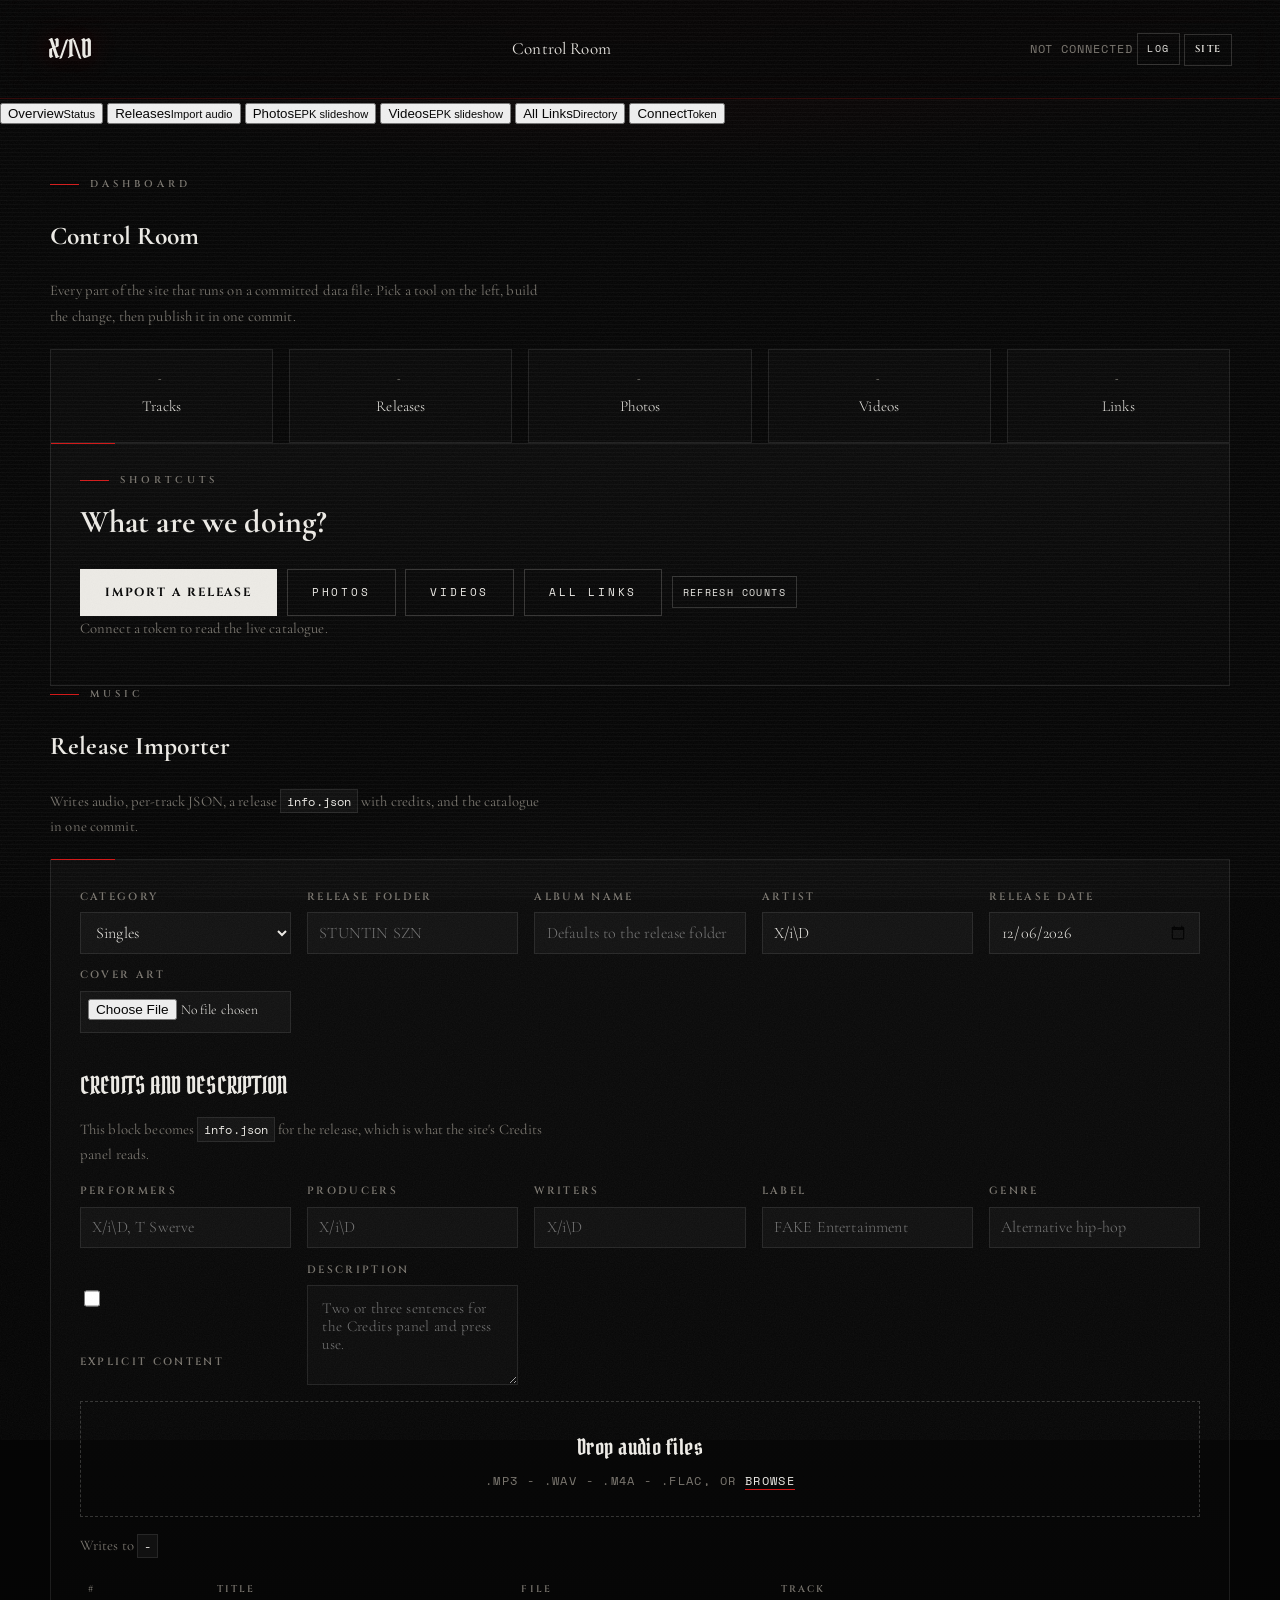
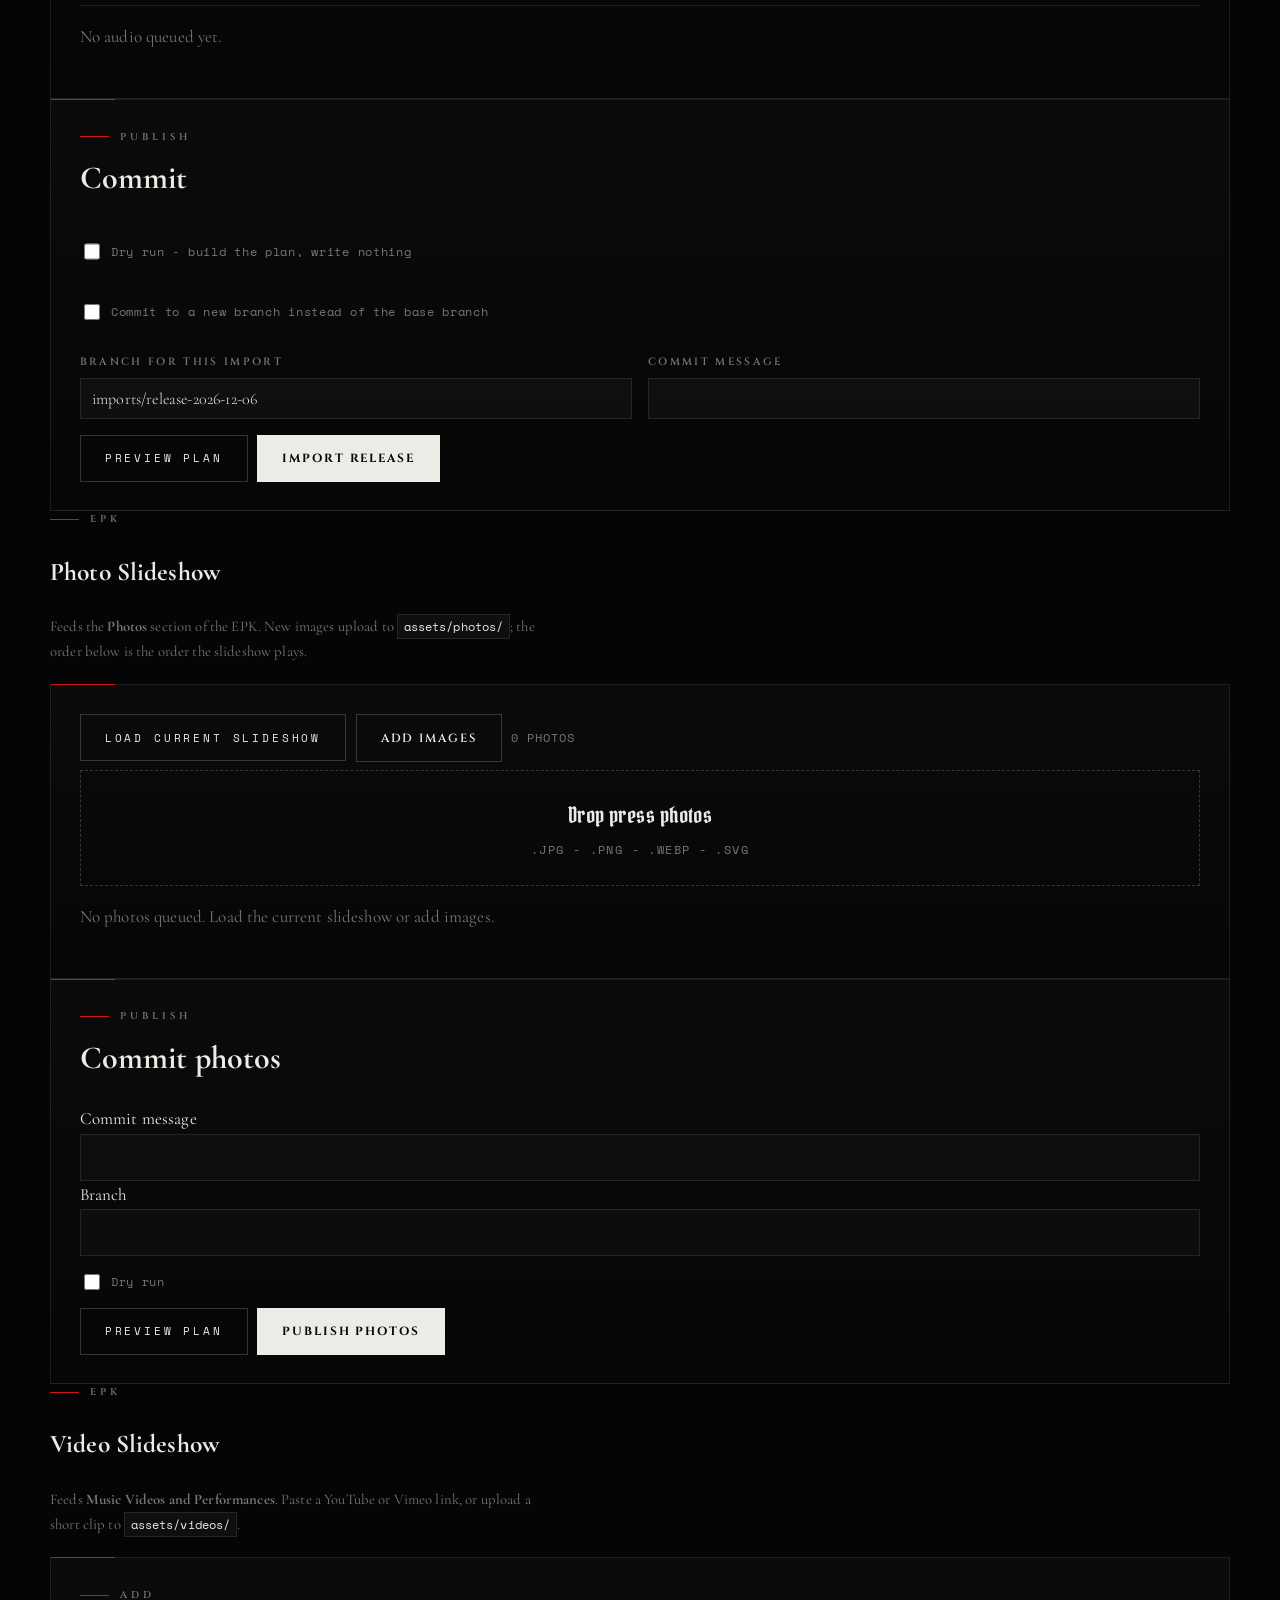
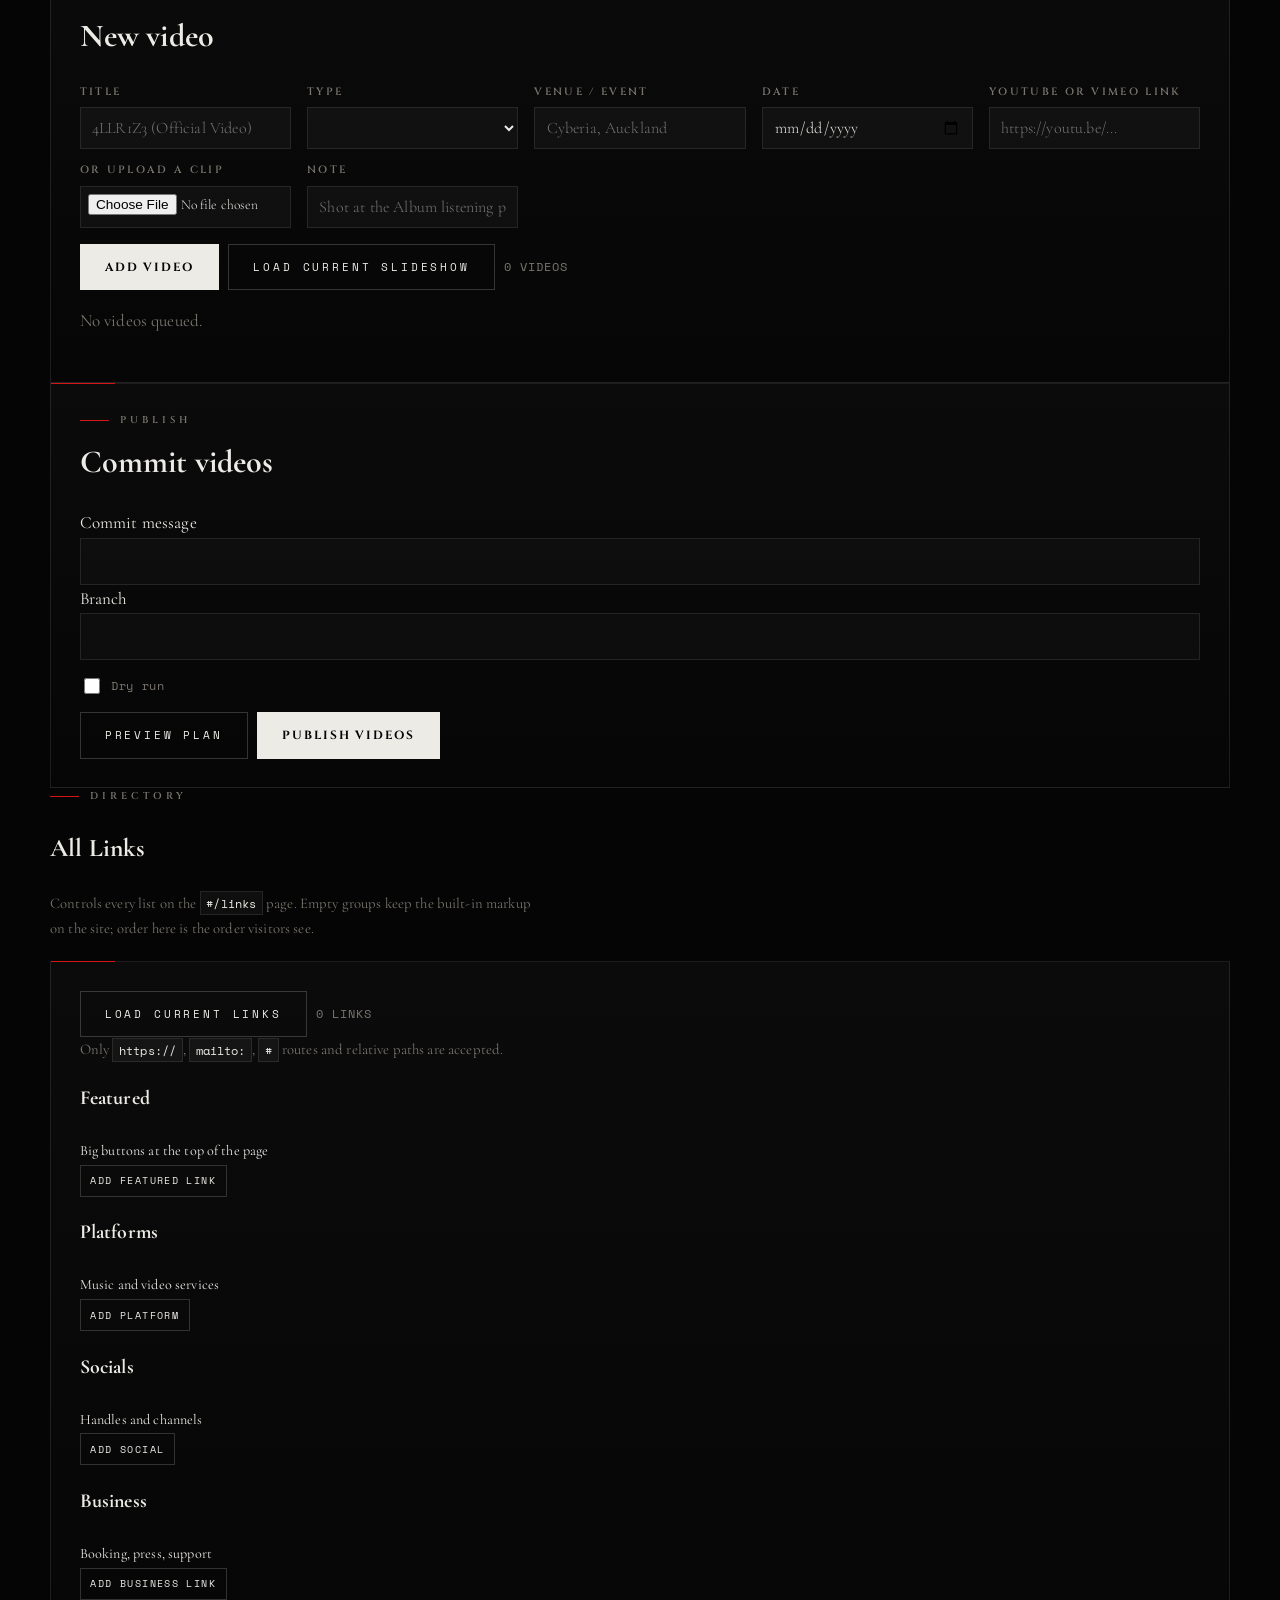
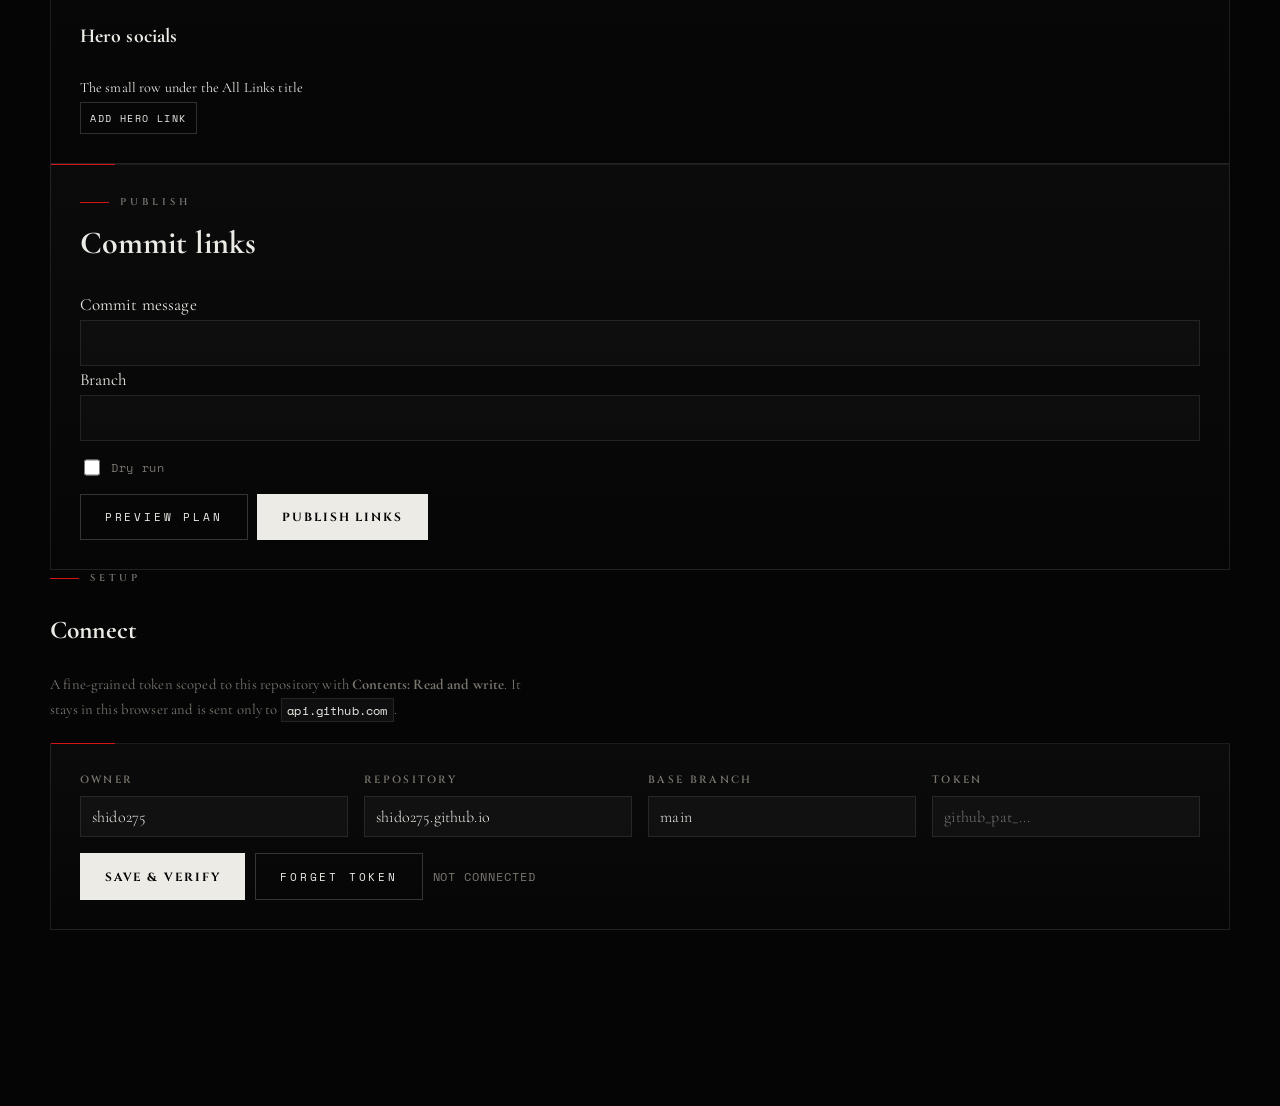
==== commit 6c7e14f0: "Turn /admin/ into a dashboard with release, photo, video and link tools" ====
--- a/admin/index.html
+++ b/admin/index.html
@@ -5,142 +5,441 @@
     <meta charset="UTF-8">
     <meta name="viewport" content="width=device-width, initial-scale=1.0">
     <meta name="robots" content="noindex, nofollow">
-    <title>Release Importer | X/i\D</title>
+    <title>Control Room | X/i\D</title>
     <link rel="preconnect" href="https://fonts.googleapis.com">
     <link rel="preconnect" href="https://fonts.gstatic.com" crossorigin>
     <link rel="stylesheet" href="../style.css">
     <link rel="stylesheet" href="admin.css">
 </head>
 
-<body class="importer">
+<body class="admin">
     <div class="noise-layer"></div>
     <div class="scan-layer"></div>
 
-    <header class="site-header importer-bar">
+    <header class="site-header admin-bar">
         <a class="brand" href="../index.html">X/i\D</a>
-        <p class="importer-bar__title">Release Importer</p>
-        <a class="button" href="../index.html#/home">Back to site</a>
+        <p class="admin-bar__title">Control Room</p>
+        <div class="admin-bar__meta">
+            <span class="status" id="conn-status" role="status">Not connected</span>
+            <button class="button ghost" id="btn-log-toggle" type="button" aria-expanded="false">Log</button>
+            <a class="button ghost" href="../index.html#/home">Site</a>
+        </div>
     </header>
 
-    <main class="importer-main">
-        <section class="panel" aria-labelledby="connect-heading">
-            <div class="panel-head">
-                <p class="eyebrow">Step one</p>
-                <h2 id="connect-heading">Connect</h2>
-            </div>
-            <div class="field-grid">
-                <label>Owner
-                    <input id="cfg-owner" autocomplete="off" spellcheck="false" placeholder="shido275">
-                </label>
-                <label>Repository
-                    <input id="cfg-repo" autocomplete="off" spellcheck="false" placeholder="shido275.github.io">
-                </label>
-                <label>Base branch
-                    <input id="cfg-branch" autocomplete="off" spellcheck="false" placeholder="main">
-                </label>
-                <label>Token
-                    <input id="cfg-token" type="password" autocomplete="off" spellcheck="false" placeholder="github_pat_...">
-                </label>
-            </div>
-            <p class="hint">Use a fine-grained token scoped to this one repository with <strong>Contents: Read and
-                    write</strong>. It is kept in this browser's local storage and sent only to
-                <code>api.github.com</code>.</p>
-            <div class="row">
-                <button class="button primary" id="btn-connect" type="button">Save &amp; verify</button>
-                <button class="button" id="btn-forget" type="button">Forget token</button>
-                <span class="status" id="conn-status" role="status">Not connected</span>
-            </div>
-        </section>
-
-        <section class="panel" aria-labelledby="release-heading">
-            <div class="panel-head">
-                <p class="eyebrow">Step two</p>
-                <h2 id="release-heading">Release</h2>
-            </div>
-            <div class="field-grid">
-                <label>Category
-                    <select id="form-category"></select>
-                </label>
-                <label>Release folder
-                    <input id="form-release" list="release-list" autocomplete="off" placeholder="STUNTIN SZN">
-                    <datalist id="release-list"></datalist>
-                </label>
-                <label>Album name
-                    <input id="form-album" autocomplete="off" placeholder="Defaults to the release folder">
-                </label>
-                <label>Artist
-                    <input id="form-artist" autocomplete="off" value="X/i\D">
-                </label>
-                <label>Release date
-                    <input id="form-date" type="date">
-                </label>
-                <label>Cover art
-                    <input id="form-cover" type="file" accept=".jpg,.jpeg,.png,.webp,image/*">
-                </label>
-            </div>
-
-            <div class="dropzone" id="dropzone">
-                <strong>Drop audio files</strong>
-                <span>.mp3 - .wav - .m4a - .flac, or
-                    <label class="link-label">browse
-                        <input id="form-audio" type="file" multiple accept=".mp3,.wav,.m4a,.flac,audio/*" hidden>
-                    </label>
-                </span>
-            </div>
-
-            <p class="target-line">Writes to <code id="target-folder">-</code></p>
-
-            <table class="track-table">
-                <thead>
-                    <tr>
-                        <th>#</th>
-                        <th>Title</th>
-                        <th>File</th>
-                        <th>Track</th>
-                        <th></th>
-                    </tr>
-                </thead>
-                <tbody id="track-rows"></tbody>
-            </table>
-            <p class="muted" id="track-empty">No audio queued yet.</p>
-        </section>
-
-        <section class="panel" aria-labelledby="import-heading">
-            <div class="panel-head">
-                <p class="eyebrow">Step three</p>
-                <h2 id="import-heading">Commit</h2>
-            </div>
-            <div class="option-stack">
-                <label class="checkbox"><input type="checkbox" id="opt-dryrun"> Dry run - build the plan, write nothing</label>
-                <label class="checkbox"><input type="checkbox" id="opt-newbranch"> Commit to a new branch instead of the
-                    base branch</label>
-            </div>
-            <div class="field-grid">
-                <label>Branch for this import
-                    <input id="opt-branchname" autocomplete="off" spellcheck="false">
-                </label>
-                <label>Commit message
-                    <input id="opt-message" autocomplete="off">
-                </label>
-            </div>
-            <div class="row">
-                <button class="button primary" id="btn-plan" type="button">Preview plan</button>
-                <button class="button primary" id="btn-import" type="button" disabled>Import release</button>
-            </div>
-            <div id="plan-output" aria-live="polite"></div>
-        </section>
-
-        <section class="panel" aria-labelledby="log-heading">
-            <div class="panel-head">
-                <p class="eyebrow">Trace</p>
-                <h2 id="log-heading">Log</h2>
-            </div>
-            <pre class="log" id="log" aria-live="polite"></pre>
-        </section>
-    </main>
+    <div class="admin-shell">
+        <nav class="admin-nav" aria-label="Dashboard sections">
+            <button class="admin-nav__item is-active" type="button" data-view="overview">
+                <span>Overview</span><small>Status</small>
+            </button>
+            <button class="admin-nav__item" type="button" data-view="releases">
+                <span>Releases</span><small>Import audio</small>
+            </button>
+            <button class="admin-nav__item" type="button" data-view="photos">
+                <span>Photos</span><small>EPK slideshow</small>
+            </button>
+            <button class="admin-nav__item" type="button" data-view="videos">
+                <span>Videos</span><small>EPK slideshow</small>
+            </button>
+            <button class="admin-nav__item" type="button" data-view="links">
+                <span>All Links</span><small>Directory</small>
+            </button>
+            <button class="admin-nav__item" type="button" data-view="settings">
+                <span>Connect</span><small>Token</small>
+            </button>
+        </nav>
+
+        <main class="admin-main">
+            <!-- ==============================================
+                 OVERVIEW
+                 ============================================== -->
+            <section class="admin-view is-active" id="view-overview" aria-labelledby="overview-title">
+                <div class="panel-head">
+                    <p class="eyebrow">Dashboard</p>
+                    <h1 id="overview-title">Control Room</h1>
+                    <p class="hint">Every part of the site that runs on a committed data file. Pick a tool on the left,
+                        build the change, then publish it in one commit.</p>
+                </div>
+
+                <div class="stat-grid" aria-live="polite">
+                    <div class="stat-card"><strong id="ov-tracks">-</strong><span>Tracks</span></div>
+                    <div class="stat-card"><strong id="ov-releases">-</strong><span>Releases</span></div>
+                    <div class="stat-card"><strong id="ov-photos">-</strong><span>Photos</span></div>
+                    <div class="stat-card"><strong id="ov-videos">-</strong><span>Videos</span></div>
+                    <div class="stat-card"><strong id="ov-links">-</strong><span>Links</span></div>
+                </div>
+
+                <div class="panel">
+                    <div class="panel-head">
+                        <p class="eyebrow">Shortcuts</p>
+                        <h2>What are we doing?</h2>
+                    </div>
+                    <div class="row">
+                        <button class="button primary" type="button" data-goto="releases">Import a release</button>
+                        <button class="button" type="button" data-goto="photos">Photos</button>
+                        <button class="button" type="button" data-goto="videos">Videos</button>
+                        <button class="button" type="button" data-goto="links">All Links</button>
+                        <button class="button ghost" type="button" id="btn-refresh">Refresh counts</button>
+                    </div>
+                    <p class="hint" id="overview-status">Connect a token to read the live catalogue.</p>
+                </div>
+            </section>
+
+            <!-- ==============================================
+                 RELEASES
+                 ============================================== -->
+            <section class="admin-view" id="view-releases" aria-labelledby="release-heading">
+                <div class="panel-head">
+                    <p class="eyebrow">Music</p>
+                    <h1 id="release-heading">Release Importer</h1>
+                    <p class="hint">Writes audio, per-track JSON, a release <code>info.json</code> with credits, and the
+                        catalogue in one commit.</p>
+                </div>
+
+                <div class="panel">
+                    <div class="field-grid">
+                        <label>Category
+                            <select id="form-category"></select>
+                        </label>
+                        <label>Release folder
+                            <input id="form-release" list="release-list" autocomplete="off" placeholder="STUNTIN SZN">
+                            <datalist id="release-list"></datalist>
+                        </label>
+                        <label>Album name
+                            <input id="form-album" autocomplete="off" placeholder="Defaults to the release folder">
+                        </label>
+                        <label>Artist
+                            <input id="form-artist" autocomplete="off" value="X/i\D">
+                        </label>
+                        <label>Release date
+                            <input id="form-date" type="date">
+                        </label>
+                        <label>Cover art
+                            <input id="form-cover" type="file" accept=".jpg,.jpeg,.png,.webp,image/*">
+                        </label>
+                    </div>
+
+                    <h3 class="subsection-title">Credits and description</h3>
+                    <p class="hint">This block becomes <code>info.json</code> for the release, which is what the site's
+                        Credits panel reads.</p>
+                    <div class="field-grid">
+                        <label>Performers
+                            <input id="form-performers" autocomplete="off" placeholder="X/i\D, T Swerve">
+                        </label>
+                        <label>Producers
+                            <input id="form-producers" autocomplete="off" placeholder="X/i\D">
+                        </label>
+                        <label>Writers
+                            <input id="form-writers" autocomplete="off" placeholder="X/i\D">
+                        </label>
+                        <label>Label
+                            <input id="form-label" autocomplete="off" placeholder="FAKE Entertainment">
+                        </label>
+                        <label>Genre
+                            <input id="form-genre" autocomplete="off" placeholder="Alternative hip-hop">
+                        </label>
+                        <label class="checkbox checkbox--inline"><input type="checkbox" id="form-explicit"> Explicit
+                            content</label>
+                        <label class="wide">Description
+                            <textarea id="form-description" rows="4"
+                                placeholder="Two or three sentences for the Credits panel and press use."></textarea>
+                        </label>
+                    </div>
+
+                    <div class="dropzone" id="dropzone">
+                        <strong>Drop audio files</strong>
+                        <span>.mp3 - .wav - .m4a - .flac, or
+                            <label class="link-label">browse
+                                <input id="form-audio" type="file" multiple accept=".mp3,.wav,.m4a,.flac,audio/*" hidden>
+                            </label>
+                        </span>
+                    </div>
+
+                    <p class="target-line">Writes to <code id="target-folder">-</code></p>
+
+                    <table class="track-table">
+                        <thead>
+                            <tr>
+                                <th>#</th>
+                                <th>Title</th>
+                                <th>File</th>
+                                <th>Track</th>
+                                <th></th>
+                            </tr>
+                        </thead>
+                        <tbody id="track-rows"></tbody>
+                    </table>
+                    <p class="muted" id="track-empty">No audio queued yet.</p>
+                </div>
+
+                <div class="panel">
+                    <div class="panel-head">
+                        <p class="eyebrow">Publish</p>
+                        <h2>Commit</h2>
+                    </div>
+                    <div class="option-stack">
+                        <label class="checkbox"><input type="checkbox" id="opt-dryrun"> Dry run - build the plan, write
+                            nothing</label>
+                        <label class="checkbox"><input type="checkbox" id="opt-newbranch"> Commit to a new branch instead
+                            of the base branch</label>
+                    </div>
+                    <div class="field-grid">
+                        <label>Branch for this import
+                            <input id="opt-branchname" autocomplete="off" spellcheck="false">
+                        </label>
+                        <label>Commit message
+                            <input id="opt-message" autocomplete="off">
+                        </label>
+                    </div>
+                    <div class="row">
+                        <button class="button" id="btn-plan" type="button">Preview plan</button>
+                        <button class="button primary" id="btn-import" type="button" disabled>Import release</button>
+                    </div>
+                    <div id="plan-output" aria-live="polite"></div>
+                </div>
+            </section>
+
+            <!-- ==============================================
+                 PHOTOS
+                 ============================================== -->
+            <section class="admin-view" id="view-photos" aria-labelledby="photos-heading">
+                <div class="panel-head">
+                    <p class="eyebrow">EPK</p>
+                    <h1 id="photos-heading">Photo Slideshow</h1>
+                    <p class="hint">Feeds the <strong>Photos</strong> section of the EPK. New images upload to
+                        <code>assets/photos/</code>; the order below is the order the slideshow plays.</p>
+                </div>
+
+                <div class="panel">
+                    <div class="row">
+                        <button class="button" type="button" id="photos-load">Load current slideshow</button>
+                        <label class="button" for="photos-input">Add images</label>
+                        <input id="photos-input" type="file" accept="image/*" multiple hidden>
+                        <span class="status" id="photos-count">0 photos</span>
+                    </div>
+                    <div class="dropzone" id="photos-dropzone">
+                        <strong>Drop press photos</strong>
+                        <span>.jpg - .png - .webp - .svg</span>
+                    </div>
+                    <div class="media-list" id="photos-list"></div>
+                    <p class="muted" id="photos-empty">No photos queued. Load the current slideshow or add images.</p>
+                </div>
+
+                <div class="panel">
+                    <div class="panel-head">
+                        <p class="eyebrow">Publish</p>
+                        <h2>Commit photos</h2>
+                    </div>
+                    <div class="publish-grid">
+                        <label>Commit message<input id="photos-message" autocomplete="off"></label>
+                        <label>Branch<input id="photos-branch" autocomplete="off" spellcheck="false"></label>
+                        <label class="checkbox"><input type="checkbox" id="photos-dryrun"> Dry run</label>
+                    </div>
+                    <div class="row">
+                        <button class="button" type="button" id="photos-plan">Preview plan</button>
+                        <button class="button primary" type="button" id="photos-publish">Publish photos</button>
+                    </div>
+                    <div id="photos-output" aria-live="polite"></div>
+                </div>
+            </section>
+
+            <!-- ==============================================
+                 VIDEOS
+                 ============================================== -->
+            <section class="admin-view" id="view-videos" aria-labelledby="videos-heading">
+                <div class="panel-head">
+                    <p class="eyebrow">EPK</p>
+                    <h1 id="videos-heading">Video Slideshow</h1>
+                    <p class="hint">Feeds <strong>Music Videos and Performances</strong>. Paste a YouTube or Vimeo link,
+                        or upload a short clip to <code>assets/videos/</code>.</p>
+                </div>
+
+                <div class="panel">
+                    <div class="panel-head">
+                        <p class="eyebrow">Add</p>
+                        <h2>New video</h2>
+                    </div>
+                    <div class="field-grid">
+                        <label>Title
+                            <input id="video-title" autocomplete="off" placeholder="4LLR1Z3 (Official Video)">
+                        </label>
+                        <label>Type
+                            <select id="video-kind"></select>
+                        </label>
+                        <label>Venue / event
+                            <input id="video-venue" autocomplete="off" placeholder="Cyberia, Auckland">
+                        </label>
+                        <label>Date
+                            <input id="video-date" type="date">
+                        </label>
+                        <label class="wide">YouTube or Vimeo link
+                            <input id="video-url" autocomplete="off" placeholder="https://youtu.be/...">
+                        </label>
+                        <label>Or upload a clip
+                            <input id="video-file" type="file" accept="video/*">
+                        </label>
+                        <label class="wide">Note
+                            <input id="video-note" autocomplete="off" placeholder="Shot at the Album listening party">
+                        </label>
+                    </div>
+                    <div class="row">
+                        <button class="button primary" type="button" id="videos-add">Add video</button>
+                        <button class="button" type="button" id="videos-load">Load current slideshow</button>
+                        <span class="status" id="videos-count">0 videos</span>
+                    </div>
+                    <div class="media-list" id="videos-list"></div>
+                    <p class="muted" id="videos-empty">No videos queued.</p>
+                </div>
+
+                <div class="panel">
+                    <div class="panel-head">
+                        <p class="eyebrow">Publish</p>
+                        <h2>Commit videos</h2>
+                    </div>
+                    <div class="publish-grid">
+                        <label>Commit message<input id="videos-message" autocomplete="off"></label>
+                        <label>Branch<input id="videos-branch" autocomplete="off" spellcheck="false"></label>
+                        <label class="checkbox"><input type="checkbox" id="videos-dryrun"> Dry run</label>
+                    </div>
+                    <div class="row">
+                        <button class="button" type="button" id="videos-plan">Preview plan</button>
+                        <button class="button primary" type="button" id="videos-publish">Publish videos</button>
+                    </div>
+                    <div id="videos-output" aria-live="polite"></div>
+                </div>
+            </section>
+
+            <!-- ==============================================
+                 LINKS
+                 ============================================== -->
+            <section class="admin-view" id="view-links" aria-labelledby="links-heading">
+                <div class="panel-head">
+                    <p class="eyebrow">Directory</p>
+                    <h1 id="links-heading">All Links</h1>
+                    <p class="hint">Controls every list on the <code>#/links</code> page. Empty groups keep the built-in
+                        markup on the site; order here is the order visitors see.</p>
+                </div>
+
+                <div class="panel">
+                    <div class="row">
+                        <button class="button" type="button" id="links-load">Load current links</button>
+                        <span class="status" id="links-count">0 links</span>
+                    </div>
+                    <p class="hint">Only <code>https://</code>, <code>mailto:</code>, <code>#</code> routes and relative
+                        paths are accepted.</p>
+
+                    <div class="link-editor" data-group="featured">
+                        <div class="link-editor__head">
+                            <h3>Featured</h3>
+                            <small>Big buttons at the top of the page</small>
+                        </div>
+                        <div class="link-rows" id="rows-featured"></div>
+                        <button class="button ghost" type="button" data-add="featured">Add featured link</button>
+                    </div>
+
+                    <div class="link-editor" data-group="platforms">
+                        <div class="link-editor__head">
+                            <h3>Platforms</h3>
+                            <small>Music and video services</small>
+                        </div>
+                        <div class="link-rows" id="rows-platforms"></div>
+                        <button class="button ghost" type="button" data-add="platforms">Add platform</button>
+                    </div>
+
+                    <div class="link-editor" data-group="socials">
+                        <div class="link-editor__head">
+                            <h3>Socials</h3>
+                            <small>Handles and channels</small>
+                        </div>
+                        <div class="link-rows" id="rows-socials"></div>
+                        <button class="button ghost" type="button" data-add="socials">Add social</button>
+                    </div>
+
+                    <div class="link-editor" data-group="business">
+                        <div class="link-editor__head">
+                            <h3>Business</h3>
+                            <small>Booking, press, support</small>
+                        </div>
+                        <div class="link-rows" id="rows-business"></div>
+                        <button class="button ghost" type="button" data-add="business">Add business link</button>
+                    </div>
+
+                    <div class="link-editor" data-group="quickSocials">
+                        <div class="link-editor__head">
+                            <h3>Hero socials</h3>
+                            <small>The small row under the All Links title</small>
+                        </div>
+                        <div class="link-rows" id="rows-quickSocials"></div>
+                        <button class="button ghost" type="button" data-add="quickSocials">Add hero link</button>
+                    </div>
+                </div>
+
+                <div class="panel">
+                    <div class="panel-head">
+                        <p class="eyebrow">Publish</p>
+                        <h2>Commit links</h2>
+                    </div>
+                    <div class="publish-grid">
+                        <label>Commit message<input id="links-message" autocomplete="off"></label>
+                        <label>Branch<input id="links-branch" autocomplete="off" spellcheck="false"></label>
+                        <label class="checkbox"><input type="checkbox" id="links-dryrun"> Dry run</label>
+                    </div>
+                    <div class="row">
+                        <button class="button" type="button" id="links-plan">Preview plan</button>
+                        <button class="button primary" type="button" id="links-publish">Publish links</button>
+                    </div>
+                    <div id="links-output" aria-live="polite"></div>
+                </div>
+            </section>
+
+            <!-- ==============================================
+                 CONNECT
+                 ============================================== -->
+            <section class="admin-view" id="view-settings" aria-labelledby="connect-heading">
+                <div class="panel-head">
+                    <p class="eyebrow">Setup</p>
+                    <h1 id="connect-heading">Connect</h1>
+                    <p class="hint">A fine-grained token scoped to this repository with <strong>Contents: Read and
+                            write</strong>. It stays in this browser and is sent only to <code>api.github.com</code>.</p>
+                </div>
+
+                <div class="panel">
+                    <div class="field-grid">
+                        <label>Owner
+                            <input id="cfg-owner" autocomplete="off" spellcheck="false" placeholder="shido275">
+                        </label>
+                        <label>Repository
+                            <input id="cfg-repo" autocomplete="off" spellcheck="false" placeholder="shido275.github.io">
+                        </label>
+                        <label>Base branch
+                            <input id="cfg-branch" autocomplete="off" spellcheck="false" placeholder="main">
+                        </label>
+                        <label>Token
+                            <input id="cfg-token" type="password" autocomplete="off" spellcheck="false"
+                                placeholder="github_pat_...">
+                        </label>
+                    </div>
+                    <div class="row">
+                        <button class="button primary" id="btn-connect" type="button">Save &amp; verify</button>
+                        <button class="button" id="btn-forget" type="button">Forget token</button>
+                        <span class="status" id="conn-status-settings">Not connected</span>
+                    </div>
+                </div>
+            </section>
+        </main>
+    </div>
+
+    <div class="admin-logbar" id="logbar" hidden>
+        <div class="admin-logbar__head">
+            <h2>Log</h2>
+            <button class="button ghost" id="log-clear" type="button">Clear</button>
+        </div>
+        <pre class="log" id="log" aria-live="polite"></pre>
+    </div>
 
     <script src="import-core.js"></script>
     <script src="app.js"></script>
+    <script src="media.js"></script>
+    <script src="links.js"></script>
 </body>
 
 </html>
--- a/style.css
+++ b/style.css
@@ -1,1872 +1,126 @@
-@import url('https://fonts.googleapis.com/css2?family=Orbitron:wght@400;500;700;900&family=Rajdhani:wght@500;600;700&family=Share+Tech+Mono&family=Inter:wght@300;400;500;700&display=swap');
+@import url('style-part1.css');
+@import url('style-part2.css');
+@import url('style-part3.css');
+@import url('style-part4.css');
 
-:root {
-    --bg: #05050a;
-    --surface: rgba(10, 10, 18, 0.85);
-    --surface-2: rgba(18, 18, 30, 0.9);
-    --text: #f0f3f8;
-    --muted: #8d9bb0;
-    --line: rgba(0, 240, 255, 0.15);
-    --line-active: rgba(0, 240, 255, 0.45);
-    
-    /* Neon Cyberpunk Palette */
-    --cyan: #00f0ff;
-    --gold: #ffe600;
-    --rose: #ff0055;
-    --green: #39ff14;
-    
-    --shadow: 0 10px 30px rgba(0, 0, 0, 0.7), 0 0 15px rgba(0, 240, 255, 0.1);
-    --shadow-neon: 0 0 15px rgba(0, 240, 255, 0.3);
-}
+/* ==========================================================================
+   GOTHIC LAYER — blackletter name, cathedral caps, engraved labels, blood mark
+   ========================================================================== */
 
-* {
-    box-sizing: border-box;
-}
-
-html {
-    scroll-behavior: smooth;
-}
-
-body {
-    margin: 0;
-    color: var(--text);
-    /* Cyber-grid overlay */
-    background: 
-        linear-gradient(90deg, rgba(0, 240, 255, 0.015) 1px, transparent 1px),
-        linear-gradient(rgba(0, 240, 255, 0.015) 1px, transparent 1px);
-    background-size: 25px 25px;
-    background-attachment: fixed;
-    font-family: 'Rajdhani', 'Segoe UI', Roboto, sans-serif;
-    font-weight: 500;
-    font-size: 1.05rem;
-    line-height: 1.5;
-    letter-spacing: 0.02em;
-    position: relative;
-    overflow-x: hidden;
-}
-
-body::before {
-    content: "";
-    position: fixed;
-    top: 0;
-    left: 0;
-    width: 100%;
-    height: 100%;
-    background-image: 
-        radial-gradient(circle at 20% 0%, rgba(255, 0, 85, 0.15), transparent 45rem),
-        radial-gradient(circle at 80% 30%, rgba(0, 240, 255, 0.15), transparent 45rem),
-        linear-gradient(rgba(5, 5, 10, 0.88), rgba(5, 5, 10, 0.94)),
-        url('assets/cyberpunk_auckland.png');
-    background-size: cover;
-    background-position: center;
-    background-repeat: no-repeat;
-    background-attachment: fixed;
-    z-index: -2;
-    animation: futuristicAucklandPan 45s ease-in-out infinite alternate;
-}
-
-@keyframes futuristicAucklandPan {
-    0% {
-        transform: scale(1.02) translate(0, 0);
-    }
-    100% {
-        transform: scale(1.08) translate(-1%, -1%);
-    }
-}
-
-a {
-    color: inherit;
-    transition: all 0.25s cubic-bezier(0.25, 0.8, 0.25, 1);
-}
-
-img {
-    display: block;
-    max-width: 100%;
-}
-
-/* Scrollbars */
-::-webkit-scrollbar {
-    width: 8px;
-    height: 8px;
-}
-::-webkit-scrollbar-track {
-    background: #05050a;
-}
-::-webkit-scrollbar-thumb {
-    background: rgba(0, 240, 255, 0.3);
-    border: 1px solid var(--cyan);
-}
-::-webkit-scrollbar-thumb:hover {
-    background: var(--cyan);
-    box-shadow: 0 0 10px var(--cyan);
-}
-
-code,
-pre {
-    color: var(--cyan);
-    background: rgba(0, 240, 255, 0.05);
-    border: 1px solid rgba(0, 240, 255, 0.25);
-    border-radius: 0px;
-    font-family: 'Share Tech Mono', monospace;
-}
-
-code {
-    padding: 0.1rem 0.35rem;
-}
-
-pre {
-    overflow-x: auto;
-    padding: 1rem;
-    position: relative;
-    border-left: 3px solid var(--cyan);
+.brand {
+    font-family: var(--display);
+    font-weight: 400;
+    font-size: 1.6rem;
+    line-height: 1;
+    letter-spacing: 0.05em;
+    text-shadow: 0 0 26px rgba(212, 21, 21, 0.3);
 }
 
 .site-header {
-    position: sticky;
-    top: 0;
-    z-index: 100;
-    display: flex;
-    align-items: center;
-    justify-content: space-between;
-    gap: 1rem;
-    padding: 1rem clamp(1rem, 4vw, 3rem);
-    background: rgba(5, 5, 10, 0.85);
-    border-bottom: 2px solid var(--cyan);
-    backdrop-filter: blur(15px) saturate(180%);
-    box-shadow: 0 5px 20px rgba(0, 240, 255, 0.15);
-    animation: solarStormHeader 15s linear infinite;
-}
-
-.brand {
-    color: var(--cyan);
-    font-family: 'Orbitron', sans-serif;
-    font-size: 1.4rem;
-    font-weight: 900;
-    letter-spacing: 0.15em;
-    text-decoration: none;
-    text-shadow: 0 0 10px rgba(0, 240, 255, 0.5);
-    position: relative;
-    transition: transform 0.2s ease;
-    animation: solarStormText 15s linear infinite;
-}
-
-.brand:hover {
-    transform: skewX(-5deg);
-    color: var(--text);
-    text-shadow: 0 0 15px var(--rose);
-}
-
-.site-nav {
-    display: flex;
-    flex-wrap: wrap;
-    justify-content: flex-end;
-    gap: 0.4rem;
+    border-bottom-color: rgba(212, 21, 21, 0.22);
 }
 
 .site-nav a {
-    min-height: 2.2rem;
-    display: inline-flex;
-    align-items: center;
-    padding: 0.45rem 0.8rem;
-    color: var(--muted);
-    font-family: 'Share Tech Mono', monospace;
-    font-size: 0.95rem;
+    font-family: var(--heading);
+    font-size: 0.74rem;
+    font-weight: 600;
+    letter-spacing: 0.2em;
     text-transform: uppercase;
-    text-decoration: none;
-    border: 1px solid transparent;
-    transition: all 0.2s ease;
 }
 
-.site-nav a:hover,
-.site-nav a[aria-current="page"] {
-    color: var(--cyan);
-    background: rgba(0, 240, 255, 0.08);
-    border: 1px solid var(--cyan);
-    text-shadow: 0 0 5px var(--cyan);
+.hero h1,
+.all-links-hero h1,
+.init-card h2 {
+    font-family: var(--display);
+    font-weight: 400;
+    letter-spacing: 0.012em;
+    line-height: 0.95;
+    text-shadow: 0 22px 64px rgba(0, 0, 0, 0.95);
 }
 
-main {
-    width: min(1180px, calc(100% - 2rem));
-    margin: 0 auto;
-    padding: 2rem 0 4rem;
+.hero h1::after {
+    content: "";
+    display: block;
+    width: clamp(70px, 15vw, 180px);
+    height: 1px;
+    margin: 0.55em 0 0;
+    background: linear-gradient(to right, var(--blood), rgba(212, 21, 21, 0));
 }
 
-/* Cyberpunk tech-plate section containers */
-.section-band {
-    margin: 2rem 0;
-    padding: clamp(1.15rem, 3vw, 2.5rem);
-    background: linear-gradient(135deg, rgba(10, 10, 20, 0.72), rgba(15, 15, 30, 0.65));
-    border: 1px solid var(--line);
-    border-left: 4px solid var(--cyan);
-    border-radius: 0px; /* Sharp high-tech cut */
-    box-shadow: var(--shadow);
-    position: relative;
-    animation: solarStormBand 15s linear infinite;
+.all-links-hero h1::after {
+    content: "";
+    display: block;
+    width: clamp(70px, 15vw, 180px);
+    height: 1px;
+    margin: 0.55em auto 0;
+    background: linear-gradient(to right, rgba(212, 21, 21, 0), var(--blood), rgba(212, 21, 21, 0));
 }
 
-.section-band::after {
-    content: '';
-    position: absolute;
-    top: -1px;
-    right: -1px;
-    width: 15px;
-    height: 15px;
-    background: linear-gradient(225deg, var(--cyan) 50%, transparent 50%);
-    pointer-events: none;
-}
-
-.hero {
-    min-height: 70vh;
-    display: grid;
-    grid-template-columns: minmax(0, 1.35fr) minmax(300px, 0.65fr);
-    align-items: center;
-    gap: 2rem;
-}
-
-.section-band.hero:not(.compact) {
-    background: 
-        linear-gradient(to bottom, rgba(10, 10, 20, 0) 0%, rgba(10, 10, 20, 0.45) 60%, rgba(10, 10, 20, 0.98) 100%),
-        url('assets/homepage-profile.jpg');
-    background-size: cover;
-    background-position: center 25%;
-    background-repeat: no-repeat;
-}
-
-.hero.compact {
-    min-height: 35vh;
-    align-items: center;
-}
-
-.hero h1 {
-    margin: 0 0 1rem;
-    font-family: 'Orbitron', sans-serif;
-    font-size: clamp(3.2rem, 10vw, 7.5rem);
-    line-height: 0.95;
-    font-weight: 900;
-    text-transform: uppercase;
-    background: linear-gradient(135deg, var(--text) 40%, var(--cyan) 100%);
-    -webkit-background-clip: text;
-    -webkit-text-fill-color: transparent;
-    filter: drop-shadow(0 0 15px rgba(0, 240, 255, 0.35));
-    letter-spacing: -0.02em;
-}
-
-.hero.compact h1 {
-    font-size: clamp(2.5rem, 7vw, 5rem);
-}
-
-.lead {
-    max-width: 64ch;
-    color: var(--muted);
-    font-size: clamp(1.1rem, 2vw, 1.35rem);
-    font-family: 'Rajdhani', sans-serif;
-    font-weight: 500;
-}
-
-.eyebrow {
-    margin: 0 0 0.55rem;
-    color: var(--rose);
-    font-family: 'Share Tech Mono', monospace;
-    font-size: 0.85rem;
-    font-weight: 700;
-    text-transform: uppercase;
-    letter-spacing: 0.2em;
-    display: inline-block;
-    border-bottom: 1px solid var(--rose);
-    padding-bottom: 0.2rem;
-}
-
-.panel-label {
-    margin: 0 0 0.55rem;
-    color: var(--cyan);
-    font-family: 'Share Tech Mono', monospace;
-    font-size: 0.85rem;
-    font-weight: 700;
-    text-transform: uppercase;
-    letter-spacing: 0.25em;
-    text-shadow: 0 0 5px var(--cyan);
-}
-
-.hero-actions,
-.tabs,
-.list-stack {
-    display: flex;
-    flex-wrap: wrap;
-    gap: 0.75rem;
-}
-
-.link-grid {
-    display: grid;
-    grid-template-columns: repeat(auto-fit, minmax(220px, 1fr));
-    gap: 1rem;
-}
-
-/* Cyberpunk slanted neon buttons */
-.button,
-button.button,
-.link-tile,
-.list-stack a {
-    min-height: 3rem;
-    display: inline-flex;
-    align-items: center;
-    justify-content: center;
-    padding: 0.75rem 1.5rem;
-    color: var(--cyan);
-    background: rgba(0, 240, 255, 0.03);
-    border: 1px solid var(--line);
-    border-radius: 0px; /* Sharp corners */
-    text-transform: uppercase;
-    font-family: 'Share Tech Mono', monospace;
-    font-size: 1rem;
-    letter-spacing: 0.1em;
-    text-align: center;
-    text-decoration: none;
-    cursor: pointer;
-    transition: all 0.25s cubic-bezier(0.25, 0.8, 0.25, 1);
-    position: relative;
-    clip-path: polygon(0 0, 100% 0, 100% calc(100% - 8px), calc(100% - 8px) 100%, 0 100%);
-    animation: solarStormBorderMuted 15s linear infinite;
-}
-
-.button:hover,
-button.button:hover,
-.link-tile:hover,
-.list-stack a:hover {
-    color: #030307;
-    background: var(--cyan);
-    border-color: var(--cyan);
-    box-shadow: 0 0 20px var(--cyan);
-    transform: translateY(-2px);
-    animation: none; /* Disable cycling on hover to allow full neon color */
-}
-
-.button.primary,
-button.button.primary,
-.tabs button.active {
-    color: #030307;
-    background: var(--cyan);
-    border-color: var(--cyan);
-    font-weight: 700;
-    box-shadow: 0 0 10px rgba(0, 240, 255, 0.3);
-}
-
-.button.primary:hover,
-button.button.primary:hover,
-.tabs button.active:hover {
-    background: var(--text);
-    border-color: var(--text);
-    box-shadow: 0 0 20px rgba(255, 255, 255, 0.8);
-    color: #000;
-}
-
-.hero-panel,
-.player-dock,
-.contact-card,
-.qr-card,
-.project-card,
-.release-card,
-.beat-card,
-.stat-grid div {
-    background: rgba(12, 12, 24, 0.55);
-    border: 1px solid var(--line);
-    border-radius: 0px;
-    box-shadow: 0 5px 15px rgba(0,0,0,0.5);
-    transition: all 0.3s ease;
-    position: relative;
-    animation: solarStormBorderMuted 15s linear infinite;
-}
-
-/* Hologram hover effect */
-.release-card:hover,
-.beat-card:hover,
-.project-card:hover,
-.qr-card:hover {
-    border-color: var(--cyan);
-    box-shadow: 0 0 25px rgba(0, 240, 255, 0.25);
-    transform: translateY(-3px);
-    animation: none;
-}
-
-.hero-panel {
-    padding: 1.5rem;
-    border-top: 3px solid var(--cyan);
-}
-
-.hero-panel audio,
-.player-dock audio,
-.release-card audio,
-.beat-card audio {
-    width: 100%;
-    margin-top: 0.5rem;
-}
-
-/* Customizing audio elements inside cyberpunk framework */
-audio {
-    filter: invert(1) hue-rotate(180deg) saturate(1.5);
-    border-radius: 0px;
-    height: 38px;
-}
-
-.section-heading {
-    max-width: 760px;
-    margin-bottom: 2rem;
+.hero h1::first-letter,
+.all-links-hero h1::first-letter,
+.section-heading h2::first-letter,
+.init-card h2::first-letter {
+    color: var(--blood);
 }
 
 .section-heading h2,
 .project-card h2,
-.hero-panel h2 {
-    margin: 0 0 0.5rem;
-    font-family: 'Orbitron', sans-serif;
-    font-size: clamp(1.8rem, 4vw, 2.8rem);
-    line-height: 1.1;
-    font-weight: 700;
-    text-transform: uppercase;
-    letter-spacing: 0.02em;
-    color: var(--cyan);
-    text-shadow: 0 0 8px rgba(0, 240, 255, 0.3);
-    animation: solarStormHeading 15s linear infinite;
+.hero-panel h2,
+.subsection-title,
+#modal-project-title {
+    font-family: var(--display);
+    font-weight: 400;
+    letter-spacing: 0.008em;
+    line-height: 1.12;
 }
 
-.section-heading p,
-.muted {
-    color: var(--muted);
-}
-
-.section-heading p {
-    font-size: 1.1rem;
-    font-weight: 500;
-}
-
-.music-layout {
-    display: grid;
-    grid-template-columns: minmax(0, 1fr) minmax(290px, 350px);
-    gap: 1.5rem;
-    align-items: start;
-}
-
-.release-grid,
-.beat-grid,
-.portfolio-grid,
-.media-grid,
-.contact-grid,
-.vod-grid,
-.stat-grid {
-    display: grid;
-    grid-template-columns: repeat(auto-fit, minmax(220px, 1fr));
-    gap: 1.2rem;
-}
-
-.release-card,
-.beat-card,
-.project-card {
-    overflow: hidden;
-}
-
-.release-card img,
-.beat-card img,
-.project-card img,
-.media-grid img,
-.qr-card img,
-#player-art {
-    width: 100%;
-    aspect-ratio: 1;
-    object-fit: cover;
-    background: #000;
-    border-bottom: 1px solid var(--line);
-    transform: translateZ(0);
-    backface-visibility: hidden;
-}
-
-.release-card .card-body,
-.beat-card .card-body,
-.project-card {
-    padding: 1.2rem;
+.mega-link span {
+    font-family: var(--display);
+    font-weight: 400;
+    letter-spacing: 0.02em;
 }
 
 .release-card h3,
 .beat-card h3,
-.project-card h2 {
-    margin: 0 0 0.4rem;
-    font-family: 'Orbitron', sans-serif;
-    font-size: 1.2rem;
-    font-weight: 700;
-    color: var(--text);
+.folder-copy strong,
+#player-title,
+#global-player-title,
+.social-grid strong {
+    font-family: var(--heading);
+    font-weight: 600;
+    letter-spacing: 0.045em;
+    line-height: 1.2;
 }
 
-.card-meta {
-    margin: 0 0 1rem;
-    color: var(--muted);
-    font-family: 'Share Tech Mono', monospace;
-    font-size: 0.9rem;
+.eyebrow,
+.section-heading .eyebrow,
+.all-links-hero .eyebrow {
+    font-family: var(--heading);
+    font-weight: 600;
+    letter-spacing: 0.4em;
+}
+
+/* Labels and small print read like engraving. */
+.card-meta,
+.folder-copy small,
+.folder-track-row small,
+#modal-project-meta {
+    letter-spacing: 0.13em;
     text-transform: uppercase;
 }
 
-.player-dock {
-    position: sticky;
-    top: 6.5rem;
-    padding: 1.5rem;
-    border: 1px solid var(--cyan);
-    background: rgba(5, 10, 15, 0.95);
-    box-shadow: 0 0 25px rgba(0, 240, 255, 0.2);
-    animation: solarStormDock 15s linear infinite;
+.lead {
+    font-style: italic;
+    letter-spacing: 0.004em;
 }
 
-#player-art {
-    border: 1px solid var(--cyan);
-    box-shadow: 0 0 15px rgba(0, 240, 255, 0.35);
-    margin-bottom: 1rem;
-}
-
-#player-title {
-    font-family: 'Orbitron', sans-serif;
-    color: var(--cyan);
-    font-size: 1.3rem;
-    margin: 0.5rem 0 0.2rem 0;
-    text-shadow: 0 0 5px var(--cyan);
-}
-
-#player-meta {
-    font-family: 'Share Tech Mono', monospace;
-    font-size: 0.85rem;
-    margin-bottom: 1rem;
-}
-
-.submission-form {
-    display: grid;
-    grid-template-columns: repeat(2, minmax(0, 1fr));
-    gap: 1.2rem;
-}
-
-.submission-form label {
-    display: grid;
-    gap: 0.45rem;
-    color: var(--cyan);
-    font-family: 'Share Tech Mono', monospace;
-    text-transform: uppercase;
-    font-size: 0.9rem;
-}
-
-.submission-form label:nth-child(4),
-.submission-form label:nth-child(5) {
-    grid-column: 1 / -1;
-}
-
-input,
-select,
-textarea {
-    width: 100%;
-    min-height: 3rem;
-    padding: 0.8rem 1rem;
-    color: var(--text);
-    background: rgba(0, 0, 0, 0.7);
-    border: 1px solid var(--line);
-    border-radius: 0px;
-    font-family: 'Rajdhani', sans-serif;
-    font-weight: 500;
-    font-size: 1.1rem;
-    transition: all 0.25s ease;
-}
-
-input:focus,
-select:focus,
-textarea:focus {
-    outline: none;
-    border-color: var(--cyan);
-    box-shadow: 0 0 10px rgba(0, 240, 255, 0.4);
-    background: rgba(0, 240, 255, 0.05);
-}
-
-textarea {
-    resize: vertical;
-}
-
-.live-grid {
-    display: grid;
-    grid-template-columns: minmax(0, 1fr) minmax(260px, 360px);
-    gap: 1.2rem;
-}
-
-.embed-shell {
-    min-height: 320px;
-    display: grid;
-    place-items: center;
-    padding: 0;
-    color: var(--muted);
-    background: #000;
-    border: 1px solid var(--line);
-    border-radius: 0px;
-    overflow: hidden;
-    position: relative;
-}
-
-.embed-shell::before {
-    content: 'DOCKING_ESTABLISHED';
-    position: absolute;
-    top: 5px;
-    left: 5px;
-    font-family: 'Share Tech Mono', monospace;
-    font-size: 0.7rem;
-    color: var(--cyan);
-    opacity: 0.5;
-    z-index: 2;
-}
-
-.embed-shell.wide {
-    min-height: 420px;
-}
-
-.embed-shell iframe {
-    width: 100%;
-    height: 100%;
-    border: 0;
-}
-
-.qr-card {
-    margin: 0;
-    padding: 1.2rem;
-    text-align: center;
-    border: 1px solid var(--line);
-}
-
-.qr-card img {
-    border: 1px solid var(--line);
-}
-
-.qr-card figcaption {
-    margin-top: 0.75rem;
-    color: var(--cyan);
-    font-family: 'Share Tech Mono', monospace;
-    text-transform: uppercase;
-    font-size: 0.9rem;
-}
-
-footer {
-    padding: 3rem 1rem;
-    color: var(--muted);
-    font-family: 'Share Tech Mono', monospace;
-    font-size: 0.9rem;
-    text-align: center;
-    border-top: 2px solid var(--cyan);
-    background: rgba(3, 3, 7, 0.95);
-    letter-spacing: 0.05em;
-}
-
-@media (max-width: 820px) {
-    .site-header {
-        align-items: center;
-        flex-direction: column;
-        gap: 1rem;
-    }
-
-    .site-nav {
-        justify-content: center;
-        width: 100%;
-    }
-
-    .hero,
-    .music-layout,
-    .live-grid,
-    .submission-form {
-        grid-template-columns: 1fr;
-    }
-
-    .player-dock {
-        position: static;
-        width: 100%;
-    }
-}
-
-.links-page {
-    width: min(760px, calc(100% - 2rem));
-}
-
-.all-links-hero {
-    min-height: auto;
-    text-align: center;
-    border-top: 3px solid var(--cyan);
-}
-
-.all-links-hero h1 {
-    margin: 0 0 0.5rem;
-    font-family: 'Orbitron', sans-serif;
-    font-size: clamp(3rem, 10vw, 5.5rem);
-    line-height: 0.95;
-    background: linear-gradient(135deg, var(--text) 30%, var(--cyan) 100%);
-    -webkit-background-clip: text;
-    -webkit-text-fill-color: transparent;
-    filter: drop-shadow(0 0 10px rgba(0, 240, 255, 0.35));
-}
-
-.all-links-hero .lead {
-    margin-left: auto;
-    margin-right: auto;
-}
-
-.profile-avatar {
-    width: min(160px, 42vw);
-    aspect-ratio: 1;
-    margin: 0 auto 1.5rem;
-    border: 3px solid var(--cyan);
-    border-radius: 50%;
-    object-fit: cover;
-    box-shadow: 0 0 25px rgba(0, 240, 255, 0.4);
-    animation: solarStormDock 15s linear infinite;
-    transform: translateZ(0);
-    backface-visibility: hidden;
-}
-
-.quick-socials,
-.link-stack,
-.social-grid {
-    display: grid;
-    gap: 0.75rem;
-}
-
-.quick-socials {
-    grid-template-columns: repeat(auto-fit, minmax(120px, 1fr));
-    margin-top: 1.5rem;
-}
-
-.quick-socials a,
-.social-grid a {
-    padding: 0.85rem 1rem;
-    color: var(--cyan);
-    background: rgba(0, 240, 255, 0.02);
-    border: 1px solid var(--line);
-    border-radius: 0px;
-    text-transform: uppercase;
-    font-family: 'Share Tech Mono', monospace;
-    letter-spacing: 0.05em;
-    text-decoration: none;
-    animation: solarStormBorderMuted 15s linear infinite;
-}
-
-.quick-socials a:hover,
-.social-grid a:hover {
-    color: #030307;
-    background: var(--cyan);
-    border-color: var(--cyan);
-    box-shadow: 0 0 20px var(--cyan);
-    animation: none;
-}
-
-.mega-link {
-    display: grid;
-    gap: 0.15rem;
-    padding: 1.2rem 1.5rem;
-    color: var(--text);
-    background: rgba(12, 12, 24, 0.9);
-    border: 1px solid var(--line);
-    border-left-width: 6px;
-    border-radius: 0px;
-    text-decoration: none;
-    clip-path: polygon(0 0, 100% 0, 100% calc(100% - 6px), calc(100% - 6px) 100%, 0 100%);
-    animation: solarStormBorderMuted 15s linear infinite;
-}
-
-.mega-link span {
-    font-family: 'Orbitron', sans-serif;
-    font-size: 1.3rem;
-    font-weight: 700;
-}
-
-.mega-link small,
-.social-grid span {
-    color: var(--muted);
-    font-family: 'Rajdhani', sans-serif;
-    font-weight: 500;
-}
-
-.accent-cyan { border-left-color: var(--cyan); }
-.accent-gold { border-left-color: var(--gold); }
-.accent-rose { border-left-color: var(--rose); }
-.accent-green { border-left-color: var(--green); }
-
-.mega-link:hover {
-    border-color: var(--cyan);
-    box-shadow: 0 0 20px rgba(0, 240, 255, 0.2);
-    animation: none;
-}
-
-.accent-cyan:hover { border-left-color: var(--cyan); }
-.accent-gold:hover { border-left-color: var(--gold); box-shadow: 0 0 20px rgba(255, 230, 0, 0.2); }
-.accent-rose:hover { border-left-color: var(--rose); box-shadow: 0 0 20px rgba(255, 0, 85, 0.2); }
-.accent-green:hover { border-left-color: var(--green); box-shadow: 0 0 20px rgba(57, 255, 20, 0.2); }
-
-.compact-links {
-    grid-template-columns: repeat(auto-fit, minmax(160px, 1fr));
-}
-
-.link-tile {
-    width: 100%;
-}
-
-.featured-link {
-    border-color: var(--cyan);
-    background: rgba(0, 240, 255, 0.05);
-    box-shadow: inset 0 0 10px rgba(0, 240, 255, 0.15);
-    text-shadow: 0 0 5px var(--cyan);
-    animation: solarStormDock 15s linear infinite;
-}
-
-.social-grid {
-    grid-template-columns: repeat(auto-fit, minmax(180px, 1fr));
-}
-
-.social-grid strong,
-.social-grid span {
-    display: block;
-}
-
-.social-grid strong {
-    font-family: 'Orbitron', sans-serif;
-    font-size: 1.1rem;
-    color: var(--cyan);
-}
-
-:focus-visible {
-    outline: 2px solid var(--cyan);
-    outline-offset: 3px;
-}
-
-.contact-card {
-    min-height: 8rem;
-    display: flex;
-    align-items: center;
-    justify-content: center;
-    padding: 1.5rem;
-    text-align: center;
-    text-decoration: none;
-    overflow-wrap: anywhere;
-    font-family: 'Orbitron', sans-serif;
-    color: var(--cyan);
-    font-size: 1.2rem;
-    text-shadow: 0 0 8px rgba(0, 240, 255, 0.4);
-    border: 1px solid var(--cyan);
-    animation: solarStormDock 15s linear infinite, solarStormText 15s linear infinite;
-}
-
-.contact-card:hover {
-    background: var(--cyan);
-    color: #000;
-    box-shadow: 0 0 20px var(--cyan);
-    text-shadow: none;
-    animation: none;
-}
-
-@media (max-width: 560px) {
-    main,
-    .links-page {
-        width: min(100% - 1rem, 1180px);
-        padding-top: 1rem;
-    }
-
-    .section-band {
-        padding: 1rem;
-    }
-
-    .site-nav a {
-        padding-inline: 0.62rem;
-        font-size: 0.92rem;
-    }
-
-    .link-grid,
-    .compact-links,
-    .quick-socials,
-    .social-grid {
-        grid-template-columns: 1fr;
-    }
-
-    .hero h1,
-    .all-links-hero h1 {
-        font-size: clamp(2.8rem, 15vw, 4.5rem);
-    }
-}
-
-/* Music player compact folders */
-#music-tabs {
-    overflow-x: auto;
-    flex-wrap: nowrap;
-    padding-bottom: 0.5rem;
-    margin-bottom: 1.5rem;
-}
-
-#music-tabs .button {
-    flex: 0 0 auto;
-}
-
-.music-search-container {
-    margin-bottom: 1.5rem;
-    max-width: 480px;
-    width: 100%;
-}
-
-.music-search-container input {
-    font-family: 'Share Tech Mono', monospace;
-    letter-spacing: 0.05em;
-    text-transform: uppercase;
-    font-size: 1rem;
-    border-color: var(--line);
-    animation: solarStormBorderMuted 15s linear infinite;
-    background: rgba(5, 5, 12, 0.85);
-}
-
-.music-search-container input:focus {
-    animation: none;
-    border-color: var(--cyan);
-    box-shadow: 0 0 15px rgba(0, 240, 255, 0.4);
-    background: rgba(0, 240, 255, 0.03);
-}
-
-
-#music-library {
-    max-height: min(72vh, 720px);
-    overflow-y: auto;
-    padding-right: 0.35rem;
-    align-content: start;
-}
-
-#beat-store {
-    grid-template-columns: repeat(4, minmax(130px, 1fr));
-    max-height: 960px;
-    overflow-y: auto;
-    padding-right: 0.35rem;
-    align-content: start;
-}
-
-@media (max-width: 820px) {
-    #beat-store {
-        grid-template-columns: repeat(3, minmax(130px, 1fr));
-    }
-}
-
-@media (max-width: 560px) {
-    #beat-store {
-        grid-template-columns: repeat(2, minmax(120px, 1fr));
-        max-height: 60vh;
-        padding-right: 0;
-    }
-}
-
-.music-folder {
-    grid-column: 1 / -1;
-    overflow: hidden;
-    background: rgba(10, 10, 22, 0.7);
-    border: 1px solid var(--line);
-    border-radius: 0px;
-    margin-bottom: 1rem;
-    animation: solarStormBorderMuted 15s linear infinite;
-}
-
-.music-folder summary {
-    min-height: 8.5rem;
-    display: grid;
-    grid-template-columns: 7.5rem minmax(0, 1fr) auto;
-    align-items: center;
-    gap: 1.5rem;
-    padding: 0.85rem;
-    cursor: pointer;
-    list-style: none;
-    border-bottom: 1px solid rgba(0, 240, 255, 0.05);
-}
-
-.music-folder summary::-webkit-details-marker {
-    display: none;
-}
-
-.music-folder summary img,
-.folder-art {
-    width: 7.5rem;
-    aspect-ratio: 1;
-    border-radius: 0px;
-    object-fit: cover;
-    background: linear-gradient(145deg, rgba(73, 215, 223, 0.35), rgba(255, 0, 85, 0.25));
-    border: 1px solid var(--line);
-    animation: solarStormBorderMuted 15s linear infinite;
-    transform: translateZ(0);
-    backface-visibility: hidden;
-}
-
-.folder-copy {
-    min-width: 0;
-}
-
-.folder-copy strong {
-    font-family: 'Orbitron', sans-serif;
-    font-size: 1.3rem;
-    color: var(--cyan);
-    text-shadow: 0 0 5px rgba(0,240,255,0.3);
-    display: block;
-    animation: solarStormHeading 15s linear infinite;
-}
-
-.folder-copy small {
-    font-family: 'Share Tech Mono', monospace;
-    color: var(--muted);
-    text-transform: uppercase;
-    display: block;
-}
-
-.folder-toggle {
-    color: var(--cyan);
-    font-family: 'Share Tech Mono', monospace;
-    font-weight: 700;
-    letter-spacing: 0.1em;
-    text-transform: uppercase;
-    border: 1px solid var(--cyan);
-    padding: 0.3rem 0.8rem;
-    font-size: 0.85rem;
-    background: rgba(0, 240, 255, 0.05);
-    animation: solarStormBorderSolid 15s linear infinite, solarStormText 15s linear infinite;
-}
-
-.music-folder[open] .folder-toggle {
-    color: var(--gold);
-    border-color: var(--gold);
-    background: rgba(255, 230, 0, 0.05);
-    animation: none;
-}
-
-.music-folder[open] .folder-toggle::before {
-    content: "CLOSE";
-}
-
-.music-folder[open] .folder-toggle {
-    font-size: 0;
-}
-
-.music-folder[open] .folder-toggle::before {
-    font-size: 0.85rem;
-}
-
-.folder-tracks {
-    display: grid;
-    gap: 0.55rem;
-    max-height: 22rem;
-    overflow-y: auto;
-    padding: 1rem;
-    background: rgba(0, 0, 0, 0.4);
-}
-
-.folder-track-row {
-    display: grid;
-    grid-template-columns: minmax(0, 1fr) auto;
-    align-items: center;
-    gap: 1rem;
-    padding: 0.75rem 1rem;
-    background: rgba(18, 18, 30, 0.6);
-    border: 1px solid rgba(0, 240, 255, 0.1);
-    border-radius: 0px;
-}
-
-.folder-track-row strong {
-    font-family: 'Rajdhani', sans-serif;
-    font-size: 1.1rem;
+/* Buttons and tabs as carved capitals. */
+.button,
+.button.primary,
+.button.secondary {
+    font-family: var(--heading);
+    font-size: 0.74rem;
     font-weight: 600;
-    display: block;
-}
-
-.folder-track-row small {
-    font-family: 'Share Tech Mono', monospace;
-    color: var(--muted);
-    display: block;
-}
-
-.folder-track-row .button {
-    min-height: 2.25rem;
-    padding: 0.3rem 1rem;
-    font-size: 0.85rem;
-}
-
-.stat-grid div {
-    padding: 1.25rem;
-    text-align: center;
-    display: flex;
-    flex-direction: column;
-    gap: 0.35rem;
-}
-
-.stat-grid div strong {
-    font-family: 'Orbitron', sans-serif;
-    font-size: 0.85rem;
-    color: var(--cyan);
-    text-transform: uppercase;
-    letter-spacing: 0.1em;
-}
-
-.stat-grid div span {
-    font-family: 'Rajdhani', sans-serif;
-    font-weight: 600;
-    font-size: 1.1rem;
-}
-
-@media (max-width: 560px) {
-    #music-library {
-        max-height: 60vh;
-        padding-right: 0;
-    }
-
-    .music-folder summary {
-        grid-template-columns: 5.5rem minmax(0, 1fr);
-        gap: 1rem;
-    }
-
-    .music-folder summary img,
-    .folder-art {
-        width: 5.5rem;
-    }
-
-    .folder-toggle {
-        grid-column: 2;
-        justify-self: start;
-        margin-top: 0.25rem;
-    }
-
-    .folder-track-row {
-        grid-template-columns: 1fr;
-    }
-}
-
-/* Solar Storm Animations */
-@keyframes solarStormText {
-    0% { color: var(--cyan); text-shadow: 0 0 10px rgba(0, 240, 255, 0.6); }
-    15% { color: #00ffaa; text-shadow: 0 0 10px rgba(0, 255, 170, 0.6); }
-    30% { color: #39ff14; text-shadow: 0 0 10px rgba(57, 255, 20, 0.6); }
-    45% { color: var(--gold); text-shadow: 0 0 10px rgba(255, 230, 0, 0.6); }
-    60% { color: #ff5500; text-shadow: 0 0 10px rgba(255, 85, 0, 0.6); }
-    75% { color: var(--rose); text-shadow: 0 0 10px rgba(255, 0, 85, 0.6); }
-    90% { color: #b000ff; text-shadow: 0 0 10px rgba(176, 0, 255, 0.6); }
-    100% { color: var(--cyan); text-shadow: 0 0 10px rgba(0, 240, 255, 0.6); }
-}
-
-@keyframes solarStormBorderSolid {
-    0% { border-color: var(--cyan); }
-    15% { border-color: #00ffaa; }
-    30% { border-color: #39ff14; }
-    45% { border-color: var(--gold); }
-    60% { border-color: #ff5500; }
-    75% { border-color: var(--rose); }
-    90% { border-color: #b000ff; }
-    100% { border-color: var(--cyan); }
-}
-
-@keyframes solarStormBorderMuted {
-    0% { border-color: rgba(0, 240, 255, 0.15); }
-    15% { border-color: rgba(0, 255, 170, 0.15); }
-    30% { border-color: rgba(57, 255, 20, 0.15); }
-    45% { border-color: rgba(255, 230, 0, 0.15); }
-    60% { border-color: rgba(255, 85, 0, 0.15); }
-    75% { border-color: rgba(255, 0, 85, 0.15); }
-    90% { border-color: rgba(176, 0, 255, 0.15); }
-    100% { border-color: rgba(0, 240, 255, 0.15); }
-}
-
-@keyframes solarStormBand {
-    0% { border-color: rgba(0, 240, 255, 0.15); border-left-color: var(--cyan); box-shadow: 0 10px 30px rgba(0, 0, 0, 0.7), 0 0 15px rgba(0, 240, 255, 0.1); }
-    15% { border-color: rgba(0, 255, 170, 0.15); border-left-color: #00ffaa; box-shadow: 0 10px 30px rgba(0, 0, 0, 0.7), 0 0 15px rgba(0, 255, 170, 0.1); }
-    30% { border-color: rgba(57, 255, 20, 0.15); border-left-color: #39ff14; box-shadow: 0 10px 30px rgba(0, 0, 0, 0.7), 0 0 15px rgba(57, 255, 20, 0.1); }
-    45% { border-color: rgba(255, 230, 0, 0.15); border-left-color: var(--gold); box-shadow: 0 10px 30px rgba(0, 0, 0, 0.7), 0 0 15px rgba(255, 230, 0, 0.1); }
-    60% { border-color: rgba(255, 85, 0, 0.15); border-left-color: #ff5500; box-shadow: 0 10px 30px rgba(0, 0, 0, 0.7), 0 0 15px rgba(255, 85, 0, 0.1); }
-    75% { border-color: rgba(255, 0, 85, 0.15); border-left-color: var(--rose); box-shadow: 0 10px 30px rgba(0, 0, 0, 0.7), 0 0 15px rgba(255, 0, 85, 0.1); }
-    90% { border-color: rgba(176, 0, 255, 0.15); border-left-color: #b000ff; box-shadow: 0 10px 30px rgba(0, 0, 0, 0.7), 0 0 15px rgba(176, 0, 255, 0.1); }
-    100% { border-color: rgba(0, 240, 255, 0.15); border-left-color: var(--cyan); box-shadow: 0 10px 30px rgba(0, 0, 0, 0.7), 0 0 15px rgba(0, 240, 255, 0.1); }
-}
-
-@keyframes solarStormHeader {
-    0% { border-bottom-color: var(--cyan); box-shadow: 0 5px 20px rgba(0, 240, 255, 0.15); }
-    15% { border-bottom-color: #00ffaa; box-shadow: 0 5px 20px rgba(0, 255, 170, 0.15); }
-    30% { border-bottom-color: #39ff14; box-shadow: 0 5px 20px rgba(57, 255, 20, 0.15); }
-    45% { border-bottom-color: var(--gold); box-shadow: 0 5px 20px rgba(255, 230, 0, 0.15); }
-    60% { border-bottom-color: #ff5500; box-shadow: 0 5px 20px rgba(255, 85, 0, 0.15); }
-    75% { border-bottom-color: var(--rose); box-shadow: 0 5px 20px rgba(255, 0, 85, 0.15); }
-    90% { border-bottom-color: #b000ff; box-shadow: 0 5px 20px rgba(176, 0, 255, 0.15); }
-    100% { border-bottom-color: var(--cyan); box-shadow: 0 5px 20px rgba(0, 240, 255, 0.15); }
-}
-
-@keyframes solarStormDock {
-    0% { border-color: var(--cyan); box-shadow: 0 0 25px rgba(0, 240, 255, 0.2); }
-    15% { border-color: #00ffaa; box-shadow: 0 0 25px rgba(0, 255, 170, 0.2); }
-    30% { border-color: #39ff14; box-shadow: 0 0 25px rgba(57, 255, 20, 0.2); }
-    45% { border-color: var(--gold); box-shadow: 0 0 25px rgba(255, 230, 0, 0.2); }
-    60% { border-color: #ff5500; box-shadow: 0 0 25px rgba(255, 85, 0, 0.2); }
-    75% { border-color: var(--rose); box-shadow: 0 0 25px rgba(255, 0, 85, 0.2); }
-    90% { border-color: #b000ff; box-shadow: 0 0 25px rgba(176, 0, 255, 0.2); }
-    100% { border-color: var(--cyan); box-shadow: 0 0 25px rgba(0, 240, 255, 0.2); }
-}
-
-@keyframes solarStormHeading {
-    0% { color: var(--cyan); text-shadow: 0 0 8px rgba(0, 240, 255, 0.3); }
-    15% { color: #00ffaa; text-shadow: 0 0 8px rgba(0, 255, 170, 0.3); }
-    30% { color: #39ff14; text-shadow: 0 0 8px rgba(57, 255, 20, 0.3); }
-    45% { color: var(--gold); text-shadow: 0 0 8px rgba(255, 230, 0, 0.3); }
-    60% { color: #ff5500; text-shadow: 0 0 8px rgba(255, 85, 0, 0.3); }
-    75% { color: var(--rose); text-shadow: 0 0 8px rgba(255, 0, 85, 0.3); }
-    90% { color: #b000ff; text-shadow: 0 0 8px rgba(176, 0, 255, 0.3); }
-    100% { color: var(--cyan); text-shadow: 0 0 8px rgba(0, 240, 255, 0.3); }
-}
-
-/* Info Modal Styles */
-.info-modal-overlay {
-    position: fixed;
-    top: 0;
-    left: 0;
-    width: 100vw;
-    height: 100vh;
-    background: rgba(3, 3, 7, 0.85);
-    backdrop-filter: blur(12px) saturate(180%);
-    z-index: 1000;
-    display: grid;
-    place-items: center;
-    padding: 1rem;
-    transition: opacity 0.25s ease;
-}
-
-.info-modal-overlay[hidden] {
-    display: none;
-}
-
-.info-modal {
-    background: linear-gradient(135deg, rgba(12, 12, 24, 0.98), rgba(18, 18, 36, 0.95));
-    border: 2px solid var(--cyan);
-    box-shadow: 0 0 35px rgba(0, 240, 255, 0.3);
-    width: min(580px, 100%);
-    max-height: 85vh;
-    overflow-y: auto;
-    position: relative;
-    padding: 2.5rem;
-    animation: solarStormDock 15s linear infinite;
-}
-
-.info-modal-close {
-    position: absolute;
-    top: 0.75rem;
-    right: 0.75rem;
-    background: transparent;
-    border: 1px solid var(--line);
-    color: var(--cyan);
-    font-family: 'Share Tech Mono', monospace;
-    font-size: 1.5rem;
-    cursor: pointer;
-    width: 2.2rem;
-    height: 2.2rem;
-    display: grid;
-    place-items: center;
-    transition: all 0.2s ease;
-}
-
-.info-modal-close:hover {
-    background: var(--rose);
-    border-color: var(--rose);
-    color: #fff;
-    box-shadow: 0 0 15px var(--rose);
-}
-
-#modal-project-title {
-    font-family: 'Orbitron', sans-serif;
-    color: var(--cyan);
-    margin: 0 0 0.25rem 0;
-    font-size: 1.8rem;
-    text-shadow: 0 0 8px rgba(0, 240, 255, 0.4);
+    letter-spacing: 0.16em;
     text-transform: uppercase;
 }
-
-.modal-project-meta {
-    font-family: 'Share Tech Mono', monospace;
-    color: var(--muted);
-    font-size: 0.95rem;
-    margin: 0 0 1.5rem 0;
-    text-transform: uppercase;
-    letter-spacing: 0.05em;
-}
-
-.modal-description {
-    font-family: 'Rajdhani', sans-serif;
-    font-weight: 500;
-    font-size: 1.15rem;
-    line-height: 1.6;
-    margin-bottom: 1.5rem;
-    border-left: 2px solid var(--cyan);
-    padding-left: 1rem;
-    color: var(--text);
-}
-
-.modal-specs {
-    display: grid;
-    gap: 0.65rem;
-    margin-bottom: 1.5rem;
-    font-family: 'Rajdhani', sans-serif;
-    font-size: 1.05rem;
-}
-
-.modal-specs div {
-    display: flex;
-    gap: 0.5rem;
-    border-bottom: 1px dashed rgba(0, 240, 255, 0.1);
-    padding-bottom: 0.45rem;
-}
-
-.modal-specs strong {
-    font-family: 'Share Tech Mono', monospace;
-    color: var(--cyan);
-    text-transform: uppercase;
-    font-size: 0.9rem;
-    min-width: 120px;
-}
-
-.modal-label-credit {
-    font-family: 'Share Tech Mono', monospace;
-    font-size: 0.85rem;
-    color: var(--rose);
-    text-transform: uppercase;
-    letter-spacing: 0.1em;
-    margin-top: 2rem;
-    border-top: 1px solid rgba(255, 0, 85, 0.25);
-    padding-top: 1rem;
-}
-
-.player-controls {
-    display: flex;
-    justify-content: center;
-    align-items: center;
-    gap: 0.8rem;
-    margin-top: 1rem;
-    border-top: 1px dashed rgba(0, 240, 255, 0.15);
-    padding-top: 1rem;
-}
-
-.control-btn {
-    background: rgba(5, 5, 12, 0.85);
-    border: 1px solid var(--line);
-    color: var(--muted);
-    font-family: 'Share Tech Mono', monospace;
-    font-size: 0.9rem;
-    padding: 0.4rem 0.8rem;
-    cursor: pointer;
-    transition: all 0.25s ease;
-    min-height: 2.2rem;
-    display: flex;
-    align-items: center;
-    justify-content: center;
-}
-
-.control-btn:hover {
-    border-color: var(--cyan);
-    color: var(--cyan);
-    box-shadow: 0 0 10px rgba(0, 240, 255, 0.3);
-}
-
-.control-btn.active {
-    color: var(--cyan);
-    border-color: var(--cyan);
-    background: rgba(0, 240, 255, 0.08);
-    box-shadow: 0 0 12px rgba(0, 240, 255, 0.4);
-    text-shadow: 0 0 5px var(--cyan);
-}
-
-/* ==========================================================================
-   NEW SPA VIEW TRANSITIONS & HUD INITIALIZATION
-   ========================================================================== */
-
-/* SPA views management */
-.view-section {
-    display: none;
-    opacity: 0;
-    transform: translateY(15px);
-    transition: opacity 0.35s cubic-bezier(0.25, 0.8, 0.25, 1), transform 0.35s cubic-bezier(0.25, 0.8, 0.25, 1);
-}
-.view-section.active {
-    display: block;
-    opacity: 1;
-    transform: translateY(0);
-}
-
-/* Audio System Init Overlay */
-.audio-init-overlay {
-    position: fixed;
-    top: 0;
-    left: 0;
-    width: 100vw;
-    height: 100vh;
-    background: rgba(4, 4, 10, 0.95);
-    backdrop-filter: blur(15px);
-    z-index: 9999;
-    display: flex;
-    justify-content: center;
-    align-items: center;
-    transition: opacity 0.5s ease, visibility 0.5s ease;
-}
-.audio-init-overlay.hidden {
-    opacity: 0;
-    visibility: hidden;
-    pointer-events: none;
-}
-.init-card {
-    background: rgba(10, 10, 20, 0.85);
-    border: 1px solid var(--cyan);
-    box-shadow: 0 0 30px rgba(0, 240, 255, 0.3);
-    padding: 3rem;
-    text-align: center;
-    max-width: 480px;
-    width: 90%;
-    position: relative;
-}
-.init-card h2 {
-    font-family: 'Orbitron', sans-serif;
-    color: var(--cyan);
-    margin-bottom: 1rem;
-    letter-spacing: 0.1em;
-}
-.init-card p {
-    font-family: 'Share Tech Mono', monospace;
-    color: var(--muted);
-    margin-bottom: 2rem;
-}
-
-/* ==========================================================================
-   GLOBAL PERSISTENT MUSIC PLAYER BAR
-   ========================================================================== */
-.player-bar {
-    position: fixed;
-    bottom: 0;
-    left: 0;
-    width: 100%;
-    background: rgba(5, 5, 12, 0.93);
-    backdrop-filter: blur(15px) saturate(180%);
-    border-top: 2px solid var(--cyan);
-    box-shadow: 0 -5px 25px rgba(0, 240, 255, 0.15);
-    z-index: 999;
-    padding: 0.85rem clamp(1rem, 4vw, 3rem);
-    transition: transform 0.3s ease;
-}
-.player-bar-container {
-    display: grid;
-    grid-template-columns: 280px 1fr 280px;
-    align-items: center;
-    gap: 1.5rem;
-    max-width: 1300px;
-    margin: 0 auto;
-}
-
-/* Track Info */
-.player-track-info {
-    display: flex;
-    align-items: center;
-    gap: 0.75rem;
-    min-width: 0;
-}
-#global-player-art {
-    width: 3.5rem;
-    height: 3.5rem;
-    object-fit: cover;
-    border: 1px solid var(--line);
-    background: #000;
-}
-.global-track-details {
-    display: flex;
-    flex-direction: column;
-    min-width: 0;
-}
-#global-player-title {
-    font-family: 'Orbitron', sans-serif;
-    font-size: 0.95rem;
-    font-weight: 700;
-    color: var(--text);
-    white-space: nowrap;
-    overflow: hidden;
-    text-overflow: ellipsis;
-}
-#global-player-artist {
-    font-family: 'Share Tech Mono', monospace;
-    font-size: 0.8rem;
-    white-space: nowrap;
-    overflow: hidden;
-    text-overflow: ellipsis;
-    margin-top: 0.15rem;
-}
-
-/* Player Controls */
-.player-bar-controls {
-    display: flex;
-    flex-direction: column;
-    align-items: center;
-    gap: 0.35rem;
-}
-.player-buttons {
-    display: flex;
-    align-items: center;
-    gap: 0.75rem;
-}
-.bar-btn {
-    background: transparent;
-    border: 1px solid transparent;
-    color: var(--muted);
-    font-family: 'Share Tech Mono', monospace;
-    font-size: 0.85rem;
-    cursor: pointer;
-    transition: all 0.2s ease;
-    padding: 0.25rem 0.65rem;
-    min-height: 2rem;
-    display: inline-flex;
-    align-items: center;
-    justify-content: center;
-}
-.bar-btn:hover {
-    color: var(--cyan);
-    border-color: var(--cyan);
-    background: rgba(0, 240, 255, 0.05);
-    box-shadow: 0 0 8px rgba(0, 240, 255, 0.3);
-}
-.bar-btn.active {
-    color: var(--cyan);
-    border-color: var(--cyan);
-    background: rgba(0, 240, 255, 0.1);
-    text-shadow: 0 0 5px var(--cyan);
-}
-.primary-play {
-    color: #030307;
-    background: var(--cyan);
-    border-color: var(--cyan);
-    font-weight: 700;
-    padding: 0.25rem 1rem;
-    box-shadow: 0 0 10px rgba(0, 240, 255, 0.3);
-}
-.primary-play:hover {
-    color: #fff;
-    background: var(--rose);
-    border-color: var(--rose);
-    box-shadow: 0 0 15px var(--rose);
-}
-
-/* Timeline slider */
-.player-timeline-container {
-    display: flex;
-    align-items: center;
-    width: 100%;
-    gap: 0.75rem;
-}
-.time-label {
-    font-family: 'Share Tech Mono', monospace;
-    font-size: 0.8rem;
-    color: var(--muted);
-    min-width: 32px;
-}
-.progress-bar-wrapper {
-    position: relative;
-    flex: 1;
-    height: 6px;
-    background: rgba(255, 255, 255, 0.1);
-    cursor: pointer;
-    border-radius: 0px;
-}
-.progress-bar-wrapper input[type="range"] {
-    position: absolute;
-    top: 0;
-    left: 0;
-    width: 100%;
-    height: 100%;
-    margin: 0;
-    opacity: 0;
-    cursor: pointer;
-    z-index: 5;
-}
-.progress-bar-fill {
-    height: 100%;
-    background: var(--cyan);
-    width: 0%;
-    box-shadow: 0 0 8px var(--cyan);
-    transition: width 0.1s linear;
-}
-
-/* Extra Actions & Volume */
-.player-bar-extra {
-    display: flex;
-    align-items: center;
-    justify-content: flex-end;
-    gap: 0.75rem;
-}
-.volume-container {
-    display: flex;
-    align-items: center;
-    gap: 0.5rem;
-}
-.volume-slider-wrapper {
-    position: relative;
-    width: 80px;
-    height: 5px;
-    background: rgba(255, 255, 255, 0.1);
-    cursor: pointer;
-}
-.volume-slider-wrapper input[type="range"] {
-    position: absolute;
-    top: 0;
-    left: 0;
-    width: 100%;
-    height: 100%;
-    margin: 0;
-    opacity: 0;
-    cursor: pointer;
-    z-index: 5;
-}
-.volume-fill {
-    height: 100%;
-    background: var(--cyan);
-    width: 70%;
-}
-
-/* Canvas Visualizer Overlay */
-.visualizer-wrapper {
-    position: absolute;
-    bottom: 100%;
-    left: 0;
-    width: 100%;
-    height: 120px;
-    background: rgba(3, 3, 8, 0.95);
-    border-top: 1px solid var(--line);
-    z-index: -1;
-    overflow: hidden;
-    box-shadow: 0 -5px 15px rgba(0,0,0,0.5);
-}
-.visualizer-wrapper[hidden] {
-    display: none;
-}
-#global-visualizer-canvas {
-    width: 100%;
-    height: 100%;
-    display: block;
-}
-.visualizer-overlay-msg {
-    position: absolute;
-    top: 8px;
-    right: 12px;
-    font-family: 'Share Tech Mono', monospace;
-    font-size: 0.7rem;
-    color: var(--cyan);
-    opacity: 0.45;
-    letter-spacing: 0.1em;
-    text-transform: uppercase;
-}
-
-/* Queue Drawer */
-.queue-drawer {
-    position: absolute;
-    bottom: 100%;
-    right: 1.5rem;
-    width: 320px;
-    max-height: 400px;
-    background: rgba(8, 8, 18, 0.98);
-    border: 1px solid var(--cyan);
-    box-shadow: 0 0 25px rgba(0, 240, 255, 0.25);
-    z-index: 998;
-    display: flex;
-    flex-direction: column;
-}
-.queue-drawer[hidden] {
-    display: none;
-}
-.queue-header {
-    display: flex;
-    align-items: center;
-    justify-content: space-between;
-    padding: 0.75rem 1rem;
-    border-bottom: 1px solid var(--line);
-    background: rgba(0, 240, 255, 0.05);
-}
-.queue-header h4 {
-    margin: 0;
-    font-family: 'Orbitron', sans-serif;
-    font-size: 0.9rem;
-    color: var(--cyan);
-}
-.queue-header .close-btn {
-    background: transparent;
-    border: 0;
-    color: var(--muted);
-    font-size: 1.25rem;
-    cursor: pointer;
-}
-.queue-header .close-btn:hover {
-    color: var(--rose);
-}
-.queue-list {
-    overflow-y: auto;
-    flex: 1;
-    padding: 0.5rem;
-}
-.queue-item {
-    display: flex;
-    align-items: center;
-    gap: 0.5rem;
-    padding: 0.5rem;
-    cursor: pointer;
-    border-bottom: 1px solid rgba(255,255,255,0.03);
-}
-.queue-item:hover {
-    background: rgba(0, 240, 255, 0.05);
-}
-.queue-item.active {
-    background: rgba(0, 240, 255, 0.1);
-    border-left: 3px solid var(--cyan);
-}
-.queue-item img {
-    width: 2.2rem;
-    height: 2.2rem;
-    object-fit: cover;
-}
-.queue-item-meta {
-    display: flex;
-    flex-direction: column;
-    min-width: 0;
-}
-.queue-item-title {
-    font-family: 'Rajdhani', sans-serif;
-    font-weight: 600;
-    font-size: 0.9rem;
-    color: var(--text);
-    white-space: nowrap;
-    overflow: hidden;
-    text-overflow: ellipsis;
-}
-.queue-item-artist {
-    font-family: 'Share Tech Mono', monospace;
-    font-size: 0.75rem;
-    color: var(--muted);
-}
-
-/* ==========================================================================
-   RESPONSIVE DESIGN & MOBILE NAVIGATION HAMBURGER
-   ========================================================================== */
-@media (max-width: 820px) {
-    .player-bar-container {
-        grid-template-columns: 1fr;
-        gap: 0.75rem;
-        text-align: center;
-    }
-    .player-track-info {
-        justify-content: center;
-    }
-    .player-bar-extra {
-        justify-content: center;
-    }
-    .queue-drawer {
-        right: 0;
-        width: 100%;
-        max-height: 280px;
-    }
-    
-    /* Mobile Navigation Hamburger */
-    .nav-mobile-toggle {
-        display: block;
-        background: transparent;
-        border: 1px solid var(--line);
-        width: 2.5rem;
-        height: 2.5rem;
-        cursor: pointer;
-        position: relative;
-        z-index: 105;
-    }
-    .nav-icon {
-        display: block;
-        width: 1.25rem;
-        height: 2px;
-        background: var(--cyan);
-        position: absolute;
-        top: 50%;
-        left: 50%;
-        transform: translate(-50%, -50%);
-        transition: all 0.2s ease;
-    }
-    .nav-icon::before,
-    .nav-icon::after {
-        content: '';
-        display: block;
-        width: 1.25rem;
-        height: 2px;
-        background: var(--cyan);
-        position: absolute;
-        transition: all 0.2s ease;
-    }
-    .nav-icon::before {
-        top: -6px;
-    }
-    .nav-icon::after {
-        top: 6px;
-    }
-    
-    /* Open navigation state */
-    .nav-mobile-toggle[aria-expanded="true"] .nav-icon {
-        background: transparent;
-    }
-    .nav-mobile-toggle[aria-expanded="true"] .nav-icon::before {
-        top: 0;
-        transform: rotate(45deg);
-        background: var(--rose);
-    }
-    .nav-mobile-toggle[aria-expanded="true"] .nav-icon::after {
-        top: 0;
-        transform: rotate(-45deg);
-        background: var(--rose);
-    }
-    
-    .site-nav {
-        position: fixed;
-        top: 0;
-        right: -100%;
-        width: 280px;
-        height: 100vh;
-        background: rgba(4, 4, 10, 0.98);
-        border-left: 2px solid var(--cyan);
-        box-shadow: -5px 0 25px rgba(0, 240, 255, 0.2);
-        flex-direction: column;
-        justify-content: flex-start;
-        align-items: stretch;
-        padding: 6rem 2rem 2rem;
-        transition: right 0.3s cubic-bezier(0.25, 0.8, 0.25, 1);
-        z-index: 101;
-        gap: 1.2rem;
-    }
-    .site-nav.open {
-        right: 0;
-    }
-    .site-nav a {
-        font-size: 1.2rem;
-        border-bottom: 1px dashed rgba(0,240,255,0.1);
-        padding: 0.75rem 0.5rem;
-        display: block;
-    }
-}
-
-.subsection-title {
-    font-family: 'Orbitron', sans-serif;
-    color: var(--cyan);
-    margin: 2rem 0 1rem 0;
-    text-transform: uppercase;
-    font-size: 1.4rem;
-}
-
-.featured-drop-card {
-    background: rgba(5, 5, 12, 0.6);
-    border: 1px solid var(--line);
-    padding: 1.2rem;
-    display: flex;
-    align-items: center;
-    justify-content: space-between;
-    gap: 1rem;
-    margin-top: 1rem;
-}
-#featured-title {
-    font-family: 'Share Tech Mono', monospace;
-    color: var(--cyan);
-    font-size: 1rem;
-}
-
-/* Spacer at bottom to prevent player covering page content */
-body {
-    padding-bottom: 90px;
-}
-@media (max-width: 820px) {
-    body {
-        padding-bottom: 180px;
-    }
-}
-
-
--- a/admin/admin.css
+++ b/admin/admin.css
@@ -0,0 +1,386 @@
+/* ==========================================================================
+   Release Importer shell - sits on top of ../style.css tokens.
+   ========================================================================== */
+
+body.importer {
+    padding-bottom: 4rem;
+}
+
+body.importer.is-busy {
+    cursor: progress;
+}
+
+.importer-bar {
+    display: flex;
+    align-items: center;
+    gap: 1rem;
+    flex-wrap: wrap;
+    justify-content: space-between;
+}
+
+.importer-bar__title {
+    margin: 0;
+    font-family: var(--heading);
+    font-size: 0.72rem;
+    font-weight: 600;
+    letter-spacing: 0.34em;
+    text-transform: uppercase;
+    color: var(--muted);
+}
+
+.importer-main {
+    max-width: 1080px;
+    margin: 0 auto;
+    padding: 2.5rem clamp(1rem, 4vw, 2.5rem) 0;
+    display: grid;
+    gap: 1.5rem;
+}
+
+.panel {
+    border: 1px solid var(--line);
+    background: linear-gradient(180deg, rgba(12, 12, 12, 0.92), rgba(6, 6, 6, 0.92));
+    padding: clamp(1.1rem, 3vw, 1.8rem);
+    position: relative;
+}
+
+.panel::before {
+    content: "";
+    position: absolute;
+    top: -1px;
+    left: 0;
+    width: 64px;
+    height: 1px;
+    background: var(--blood);
+}
+
+.panel-head {
+    margin-bottom: 1.25rem;
+}
+
+.panel-head .eyebrow {
+    margin: 0 0 0.35rem;
+}
+
+.panel-head h2 {
+    margin: 0;
+    font-size: clamp(1.5rem, 3.5vw, 2rem);
+}
+
+.field-grid {
+    display: grid;
+    gap: 0.85rem 1rem;
+    grid-template-columns: repeat(auto-fit, minmax(200px, 1fr));
+    margin-bottom: 1rem;
+}
+
+.field-grid label {
+    display: grid;
+    gap: 0.35rem;
+    font-family: var(--heading);
+    font-size: 0.66rem;
+    font-weight: 600;
+    letter-spacing: 0.22em;
+    text-transform: uppercase;
+    color: var(--muted);
+}
+
+.field-grid input,
+.field-grid select {
+    font-family: var(--body);
+    font-size: 1rem;
+    letter-spacing: 0.01em;
+    color: var(--text);
+    background: rgba(255, 255, 255, 0.03);
+    border: 1px solid var(--line);
+    border-radius: 0;
+    padding: 0.55rem 0.7rem;
+    min-height: 2.6rem;
+    width: 100%;
+}
+
+.field-grid input:focus,
+.field-grid select:focus {
+    outline: none;
+    border-color: rgba(212, 21, 21, 0.6);
+    background: rgba(212, 21, 21, 0.05);
+}
+
+.field-grid input[type="file"] {
+    padding: 0.45rem;
+    font-size: 0.85rem;
+}
+
+.hint,
+.target-line {
+    font-size: 0.92rem;
+    color: var(--muted);
+    margin: 0 0 1rem;
+    max-width: 70ch;
+}
+
+.target-line code,
+.hint code {
+    font-family: var(--mono);
+    font-size: 0.78rem;
+    color: var(--text);
+    background: rgba(255, 255, 255, 0.04);
+    padding: 0.1rem 0.35rem;
+}
+
+.row {
+    display: flex;
+    gap: 0.6rem;
+    flex-wrap: wrap;
+    align-items: center;
+}
+
+.status {
+    font-family: var(--mono);
+    font-size: 0.72rem;
+    letter-spacing: 0.08em;
+    text-transform: uppercase;
+    color: var(--muted);
+}
+
+.status[data-tone="ok"] {
+    color: #9ad19a;
+}
+
+.status[data-tone="warn"] {
+    color: #d8b25a;
+}
+
+.status[data-tone="error"] {
+    color: var(--blood);
+}
+
+.dropzone {
+    border: 1px dashed rgba(237, 235, 230, 0.2);
+    padding: 1.6rem 1rem;
+    text-align: center;
+    display: grid;
+    gap: 0.35rem;
+    margin: 0.5rem 0 1rem;
+    transition: border-color 0.2s ease, background 0.2s ease;
+}
+
+.dropzone strong {
+    font-family: var(--display);
+    font-size: 1.4rem;
+    font-weight: 400;
+    letter-spacing: 0.02em;
+}
+
+.dropzone span,
+.dropzone .link-label {
+    font-family: var(--mono);
+    font-size: 0.72rem;
+    letter-spacing: 0.12em;
+    text-transform: uppercase;
+    color: var(--muted);
+}
+
+.dropzone .link-label {
+    color: var(--text);
+    border-bottom: 1px solid var(--blood);
+    cursor: pointer;
+}
+
+.dropzone.is-hot {
+    border-color: var(--blood);
+    background: rgba(212, 21, 21, 0.06);
+}
+
+.track-table {
+    width: 100%;
+    border-collapse: collapse;
+    font-size: 0.95rem;
+}
+
+.track-table th {
+    font-family: var(--heading);
+    font-size: 0.6rem;
+    font-weight: 600;
+    letter-spacing: 0.22em;
+    text-transform: uppercase;
+    color: var(--muted);
+    text-align: left;
+    padding: 0.45rem 0.5rem;
+    border-bottom: 1px solid var(--line);
+}
+
+.track-table td {
+    padding: 0.45rem 0.5rem;
+    border-bottom: 1px solid rgba(237, 235, 230, 0.06);
+    vertical-align: middle;
+}
+
+.track-table input {
+    width: 100%;
+    background: transparent;
+    border: 0;
+    border-bottom: 1px solid transparent;
+    color: var(--text);
+    font-family: var(--body);
+    font-size: 1rem;
+    padding: 0.25rem 0;
+}
+
+.track-table input:focus {
+    outline: none;
+    border-bottom-color: var(--blood);
+}
+
+.cell-file {
+    color: var(--muted);
+    font-family: var(--mono);
+    font-size: 0.7rem;
+    letter-spacing: 0.04em;
+    word-break: break-all;
+}
+
+.cell-file small {
+    display: block;
+    opacity: 0.7;
+}
+
+.cell-num {
+    width: 5.5rem;
+}
+
+.cell-num input {
+    text-align: center;
+}
+
+.button.ghost {
+    min-height: 2rem;
+    padding: 0.2rem 0.6rem;
+    font-size: 0.62rem;
+    letter-spacing: 0.14em;
+    border-color: rgba(237, 235, 230, 0.18);
+    background: transparent;
+}
+
+.option-stack {
+    display: grid;
+    gap: 0.5rem;
+    margin-bottom: 1rem;
+}
+
+.checkbox {
+    display: flex;
+    align-items: center;
+    gap: 0.5rem;
+    font-family: var(--mono);
+    font-size: 0.74rem;
+    letter-spacing: 0.06em;
+    color: var(--muted);
+}
+
+.checkbox input {
+    accent-color: var(--blood);
+    width: 1rem;
+    height: 1rem;
+}
+
+.plan-summary {
+    display: flex;
+    flex-wrap: wrap;
+    gap: 0.4rem 1.4rem;
+    font-family: var(--mono);
+    font-size: 0.72rem;
+    letter-spacing: 0.08em;
+    text-transform: uppercase;
+    color: var(--muted);
+    padding: 0.9rem 0;
+    border-top: 1px solid var(--line);
+    border-bottom: 1px solid var(--line);
+    margin-top: 1rem;
+}
+
+.plan-summary strong {
+    color: var(--text);
+}
+
+.warn-list {
+    margin: 0.9rem 0 0;
+    padding-left: 1.1rem;
+    font-size: 0.92rem;
+    color: #d8b25a;
+}
+
+.ok-line {
+    font-family: var(--mono);
+    font-size: 0.72rem;
+    letter-spacing: 0.08em;
+    text-transform: uppercase;
+    color: #9ad19a;
+    margin: 0.9rem 0 0;
+}
+
+.plan-files {
+    margin-top: 1rem;
+}
+
+.plan-files summary {
+    cursor: pointer;
+    font-family: var(--heading);
+    font-size: 0.68rem;
+    font-weight: 600;
+    letter-spacing: 0.22em;
+    text-transform: uppercase;
+    color: var(--muted);
+    padding: 0.4rem 0;
+}
+
+.plan-files code {
+    font-family: var(--mono);
+    font-size: 0.72rem;
+    word-break: break-all;
+    color: #d9d5cd;
+}
+
+.log {
+    margin: 0;
+    max-height: 16rem;
+    overflow: auto;
+    background: rgba(0, 0, 0, 0.55);
+    border: 1px solid var(--line);
+    padding: 0.9rem;
+    font-family: var(--mono);
+    font-size: 0.72rem;
+    line-height: 1.7;
+    color: #b8b3aa;
+    white-space: pre-wrap;
+    word-break: break-word;
+}
+
+@media (max-width: 720px) {
+    .track-table thead {
+        display: none;
+    }
+
+    .track-table tr {
+        display: grid;
+        grid-template-columns: 1fr auto;
+        gap: 0.25rem 0.5rem;
+        padding: 0.5rem 0;
+        border-bottom: 1px solid rgba(237, 235, 230, 0.08);
+    }
+
+    .track-table td {
+        border: 0;
+        padding: 0.1rem 0;
+    }
+
+    .track-table td:first-child,
+    .cell-num {
+        display: none;
+    }
+
+    .track-table td:last-child {
+        grid-column: 2;
+        grid-row: 1;
+        width: auto;
+    }
+}
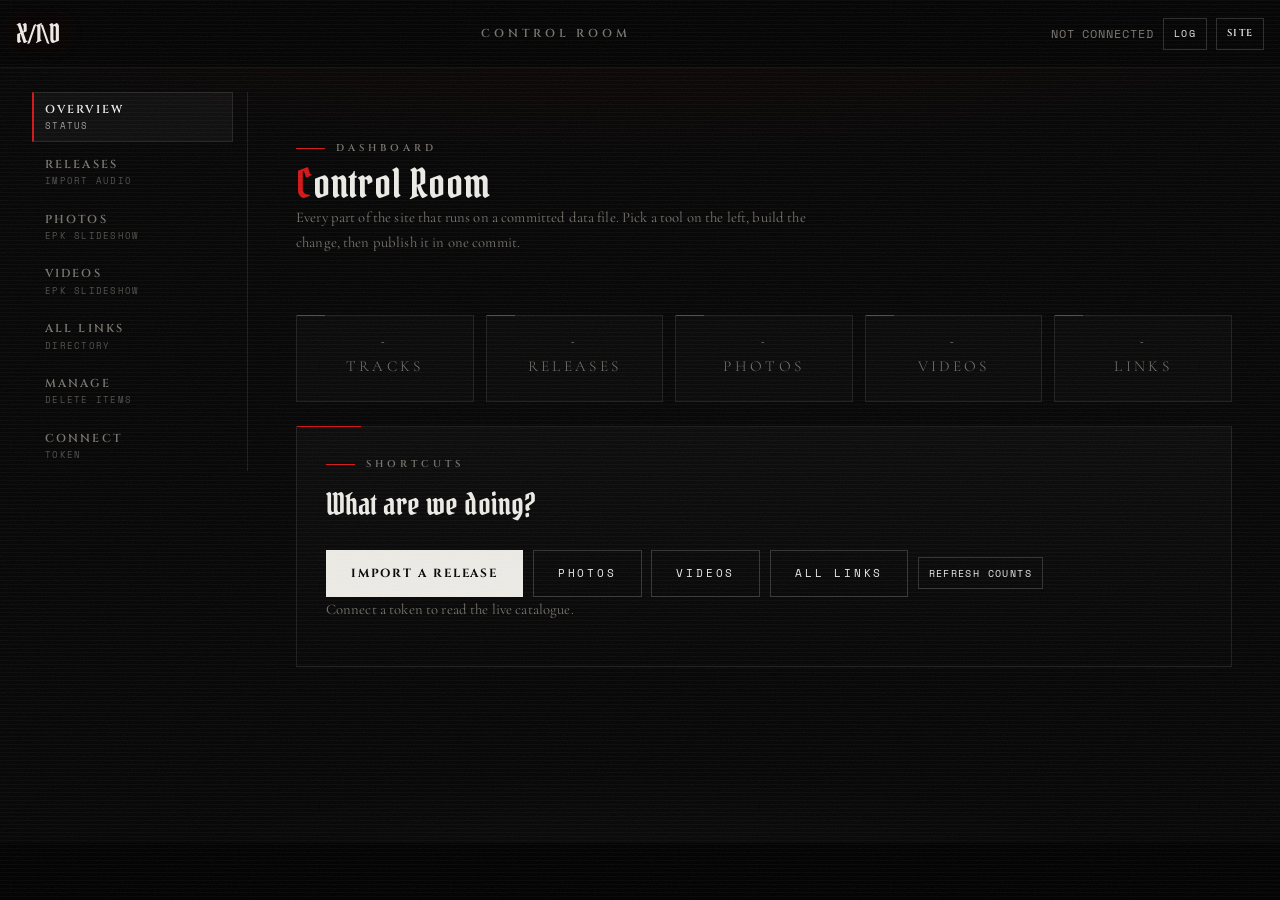
==== commit a5cad508: "Wire the Manage tool into the Control Room" ====
--- a/admin/index.html
+++ b/admin/index.html
@@ -10,6 +10,7 @@
     <link rel="preconnect" href="https://fonts.gstatic.com" crossorigin>
     <link rel="stylesheet" href="../style.css">
     <link rel="stylesheet" href="admin.css">
+    <link rel="stylesheet" href="manage.css">
 </head>
 
 <body class="admin">
@@ -42,6 +43,9 @@
             </button>
             <button class="admin-nav__item" type="button" data-view="links">
                 <span>All Links</span><small>Directory</small>
+            </button>
+            <button class="admin-nav__item" type="button" data-view="manage">
+                <span>Manage</span><small>Delete items</small>
             </button>
             <button class="admin-nav__item" type="button" data-view="settings">
                 <span>Connect</span><small>Token</small>
@@ -392,6 +396,74 @@
             </section>
 
             <!-- ==============================================
+                 MANAGE
+                 ============================================== -->
+            <section class="admin-view" id="view-manage" aria-labelledby="manage-heading">
+                <div class="panel-head">
+                    <p class="eyebrow">Clean up</p>
+                    <h1 id="manage-heading">Manage &amp; delete</h1>
+                    <p class="hint">Everything already published, in one list. Deleting removes the entry and, for
+                        uploads, the file itself. Nothing changes until the commit lands, and the plan can be
+                        previewed first.</p>
+                </div>
+
+                <div class="panel">
+                    <div class="row">
+                        <button class="button" type="button" id="manage-load">Load published items</button>
+                        <button class="button ghost" type="button" id="manage-reset">Reset</button>
+                        <span class="status" id="manage-count">Not loaded</span>
+                    </div>
+                    <p class="hint">Photos and videos uploaded to <code>assets/photos/</code> or
+                        <code>assets/videos/</code> are deleted from the repository too. Files that the page's
+                        hand-written fallback still points at are left in place and marked <em>kept</em>.</p>
+                    <div id="manage-releases"></div>
+                </div>
+
+                <div class="panel">
+                    <div class="panel-head">
+                        <p class="eyebrow">EPK</p>
+                        <h2>Photos</h2>
+                    </div>
+                    <div id="manage-photos"></div>
+                </div>
+
+                <div class="panel">
+                    <div class="panel-head">
+                        <p class="eyebrow">EPK</p>
+                        <h2>Videos</h2>
+                    </div>
+                    <div id="manage-videos"></div>
+                </div>
+
+                <div class="panel">
+                    <div class="panel-head">
+                        <p class="eyebrow">Directory</p>
+                        <h2>Links</h2>
+                    </div>
+                    <p class="hint">Emptying a group hands that section back to the site's built-in list.</p>
+                    <div id="manage-links"></div>
+                </div>
+
+                <div class="panel">
+                    <div class="panel-head">
+                        <p class="eyebrow">Publish</p>
+                        <h2>Commit deletions</h2>
+                    </div>
+                    <div class="publish-grid">
+                        <label>Commit message<input id="manage-message" autocomplete="off"></label>
+                        <label>Branch<input id="manage-branch" autocomplete="off" spellcheck="false"
+                                placeholder="current branch"></label>
+                        <label class="checkbox"><input type="checkbox" id="manage-dryrun"> Dry run</label>
+                    </div>
+                    <div class="row">
+                        <button class="button" type="button" id="manage-plan">Preview plan</button>
+                        <button class="button danger" type="button" id="manage-publish">Delete &amp; publish</button>
+                    </div>
+                    <div id="manage-output" aria-live="polite"></div>
+                </div>
+            </section>
+
+            <!-- ==============================================
                  CONNECT
                  ============================================== -->
             <section class="admin-view" id="view-settings" aria-labelledby="connect-heading">
@@ -440,6 +512,7 @@
     <script src="app.js"></script>
     <script src="media.js"></script>
     <script src="links.js"></script>
+    <script src="manage.js"></script>
 </body>
 
 </html>
--- a/style.css
+++ b/style.css
@@ -2,6 +2,9 @@
 @import url('style-part2.css');
 @import url('style-part3.css');
 @import url('style-part4.css');
+@import url('style-gallery.css');
+@import url('style-live.css');
+@import url('style-mobile.css');
 
 /* ==========================================================================
    GOTHIC LAYER — blackletter name, cathedral caps, engraved labels, blood mark
--- a/admin/admin.css
+++ b/admin/admin.css
@@ -1,24 +1,29 @@
 /* ==========================================================================
-   Release Importer shell - sits on top of ../style.css tokens.
+   Control Room - dashboard shell sitting on top of ../style.css tokens.
    ========================================================================== */
 
-body.importer {
-    padding-bottom: 4rem;
-}
-
-body.importer.is-busy {
+body.admin {
+    padding-bottom: 2rem;
+}
+
+body.admin.is-busy {
     cursor: progress;
 }
 
-.importer-bar {
+.admin-bar {
     display: flex;
     align-items: center;
     gap: 1rem;
     flex-wrap: wrap;
     justify-content: space-between;
-}
-
-.importer-bar__title {
+    position: sticky;
+    top: 0;
+    z-index: 40;
+    background: rgba(4, 4, 4, 0.94);
+    backdrop-filter: blur(14px);
+}
+
+.admin-bar__title {
     margin: 0;
     font-family: var(--heading);
     font-size: 0.72rem;
@@ -28,12 +33,98 @@
     color: var(--muted);
 }
 
-.importer-main {
-    max-width: 1080px;
+.admin-bar__meta {
+    display: flex;
+    align-items: center;
+    gap: 0.6rem;
+    flex-wrap: wrap;
+}
+
+.admin-shell {
+    display: grid;
+    grid-template-columns: 216px minmax(0, 1fr);
+    gap: clamp(1rem, 3vw, 2rem);
+    max-width: 1320px;
     margin: 0 auto;
-    padding: 2.5rem clamp(1rem, 4vw, 2.5rem) 0;
+    padding: 1.5rem clamp(1rem, 3vw, 2rem) 4rem;
+    align-items: start;
+}
+
+.admin-nav {
+    position: sticky;
+    top: 5rem;
+    display: grid;
+    gap: 0.3rem;
+    border-right: 1px solid var(--line);
+    padding-right: 0.9rem;
+}
+
+.admin-nav__item {
+    display: grid;
+    gap: 0.15rem;
+    text-align: left;
+    background: transparent;
+    border: 1px solid transparent;
+    border-left: 2px solid transparent;
+    padding: 0.55rem 0.7rem;
+    cursor: pointer;
+    color: var(--muted);
+    transition: color 0.2s ease, border-color 0.2s ease, background 0.2s ease;
+}
+
+.admin-nav__item span {
+    font-family: var(--heading);
+    font-size: 0.72rem;
+    font-weight: 600;
+    letter-spacing: 0.18em;
+    text-transform: uppercase;
+    color: inherit;
+}
+
+.admin-nav__item small {
+    font-family: var(--mono);
+    font-size: 0.55rem;
+    letter-spacing: 0.14em;
+    text-transform: uppercase;
+    opacity: 0.65;
+}
+
+.admin-nav__item:hover {
+    color: var(--text);
+    border-color: rgba(237, 235, 230, 0.14);
+}
+
+.admin-nav__item.is-active {
+    color: var(--text);
+    background: rgba(255, 255, 255, 0.035);
+    border-color: var(--line);
+    border-left-color: var(--blood);
+}
+
+.admin-main {
+    min-width: 0;
+}
+
+.admin-view {
+    display: none;
+}
+
+.admin-view.is-active {
     display: grid;
     gap: 1.5rem;
+}
+
+.panel-head h1 {
+    margin: 0;
+    font-family: var(--display);
+    font-weight: 400;
+    font-size: clamp(1.7rem, 4vw, 2.5rem);
+    line-height: 1.05;
+    letter-spacing: 0.02em;
+}
+
+.panel-head h1::first-letter {
+    color: var(--blood);
 }
 
 .panel {
@@ -63,8 +154,60 @@
 
 .panel-head h2 {
     margin: 0;
-    font-size: clamp(1.5rem, 3.5vw, 2rem);
-}
+    font-family: var(--display);
+    font-size: clamp(1.4rem, 3.5vw, 1.9rem);
+    font-weight: 400;
+}
+
+.subsection-title {
+    margin: 1.75rem 0 0.4rem;
+    font-size: 1.3rem;
+}
+
+/* --------------------------------------------------------------- stat cards */
+
+.stat-grid {
+    display: grid;
+    gap: 0.75rem;
+    grid-template-columns: repeat(auto-fit, minmax(124px, 1fr));
+}
+
+.stat-card {
+    border: 1px solid var(--line);
+    padding: 1rem 1.1rem;
+    display: grid;
+    gap: 0.3rem;
+    background: linear-gradient(180deg, rgba(14, 14, 14, 0.9), rgba(6, 6, 6, 0.9));
+    position: relative;
+}
+
+.stat-card::after {
+    content: "";
+    position: absolute;
+    left: 0;
+    top: -1px;
+    width: 28px;
+    height: 1px;
+    background: var(--blood);
+}
+
+.stat-card strong {
+    font-family: var(--display);
+    font-weight: 400;
+    font-size: 2.1rem;
+    line-height: 1;
+    color: var(--text);
+}
+
+.stat-card span {
+    font-family: var(--mono);
+    font-size: 0.58rem;
+    letter-spacing: 0.22em;
+    text-transform: uppercase;
+    color: var(--muted);
+}
+
+/* -------------------------------------------------------------- form fields */
 
 .field-grid {
     display: grid;
@@ -84,8 +227,18 @@
     color: var(--muted);
 }
 
+.field-grid label.wide {
+    grid-column: 1 / -1;
+}
+
 .field-grid input,
-.field-grid select {
+.field-grid select,
+.field-grid textarea,
+.publish-grid input,
+.media-row input,
+.media-row select,
+.link-row input,
+.link-row select {
     font-family: var(--body);
     font-size: 1rem;
     letter-spacing: 0.01em;
@@ -98,8 +251,20 @@
     width: 100%;
 }
 
+.field-grid textarea {
+    min-height: 5.5rem;
+    resize: vertical;
+    line-height: 1.6;
+}
+
 .field-grid input:focus,
-.field-grid select:focus {
+.field-grid select:focus,
+.field-grid textarea:focus,
+.publish-grid input:focus,
+.media-row input:focus,
+.media-row select:focus,
+.link-row input:focus,
+.link-row select:focus {
     outline: none;
     border-color: rgba(212, 21, 21, 0.6);
     background: rgba(212, 21, 21, 0.05);
@@ -110,12 +275,32 @@
     font-size: 0.85rem;
 }
 
+.publish-grid {
+    display: grid;
+    gap: 0.75rem;
+    grid-template-columns: repeat(auto-fit, minmax(220px, 1fr));
+    align-items: end;
+    margin-bottom: 1rem;
+}
+
+.publish-grid label {
+    display: grid;
+    gap: 0.35rem;
+    font-family: var(--heading);
+    font-size: 0.64rem;
+    font-weight: 600;
+    letter-spacing: 0.2em;
+    text-transform: uppercase;
+    color: var(--muted);
+}
+
 .hint,
 .target-line {
     font-size: 0.92rem;
     color: var(--muted);
     margin: 0 0 1rem;
-    max-width: 70ch;
+    max-width: 74ch;
+    line-height: 1.7;
 }
 
 .target-line code,
@@ -190,6 +375,8 @@
     border-color: var(--blood);
     background: rgba(212, 21, 21, 0.06);
 }
+
+/* ------------------------------------------------------------------- tables */
 
 .track-table {
     width: 100%;
@@ -281,7 +468,15 @@
     accent-color: var(--blood);
     width: 1rem;
     height: 1rem;
-}
+    min-height: auto;
+}
+
+.checkbox--inline {
+    align-self: end;
+    min-height: 2.6rem;
+}
+
+/* -------------------------------------------------------------- plan output */
 
 .plan-summary {
     display: flex;
@@ -307,6 +502,7 @@
     padding-left: 1.1rem;
     font-size: 0.92rem;
     color: #d8b25a;
+    line-height: 1.6;
 }
 
 .ok-line {
@@ -316,6 +512,11 @@
     text-transform: uppercase;
     color: #9ad19a;
     margin: 0.9rem 0 0;
+}
+
+.ok-line a {
+    color: inherit;
+    border-bottom: 1px solid currentColor;
 }
 
 .plan-files {
@@ -339,6 +540,129 @@
     word-break: break-all;
     color: #d9d5cd;
 }
+
+/* ------------------------------------------------------------------- media */
+
+.media-list {
+    display: grid;
+    gap: 0.6rem;
+    margin-top: 1rem;
+}
+
+.media-row {
+    display: grid;
+    grid-template-columns: 76px minmax(0, 1fr) auto;
+    gap: 0.8rem;
+    align-items: center;
+    border: 1px solid var(--line);
+    padding: 0.6rem;
+    background: rgba(0, 0, 0, 0.35);
+}
+
+.media-row__thumb {
+    width: 76px;
+    height: 57px;
+    object-fit: cover;
+    border: 1px solid var(--line);
+    background: #000;
+    display: grid;
+    place-items: center;
+    font-family: var(--mono);
+    font-size: 0.55rem;
+    letter-spacing: 0.1em;
+    color: var(--muted);
+    text-transform: uppercase;
+    overflow: hidden;
+    filter: grayscale(0.4);
+}
+
+.media-row__fields {
+    display: grid;
+    gap: 0.35rem;
+    grid-template-columns: repeat(auto-fit, minmax(130px, 1fr));
+}
+
+.media-row__fields input,
+.media-row__fields select {
+    min-height: 2rem;
+    font-size: 0.9rem;
+    padding: 0.3rem 0.45rem;
+}
+
+.media-row__actions {
+    display: flex;
+    gap: 0.25rem;
+    flex-wrap: wrap;
+    justify-content: flex-end;
+}
+
+.media-row__badge {
+    font-family: var(--mono);
+    font-size: 0.55rem;
+    letter-spacing: 0.12em;
+    text-transform: uppercase;
+    color: var(--blood);
+}
+
+/* ------------------------------------------------------------------- links */
+
+.link-editor {
+    border-top: 1px solid var(--line);
+    padding-top: 1rem;
+    margin-top: 1.2rem;
+}
+
+.link-editor__head {
+    display: flex;
+    align-items: baseline;
+    gap: 0.7rem;
+    flex-wrap: wrap;
+    margin-bottom: 0.6rem;
+}
+
+.link-editor__head h3 {
+    margin: 0;
+    font-family: var(--display);
+    font-size: 1.2rem;
+    font-weight: 400;
+    letter-spacing: 0.03em;
+}
+
+.link-editor__head small {
+    font-family: var(--mono);
+    font-size: 0.56rem;
+    letter-spacing: 0.14em;
+    text-transform: uppercase;
+    color: var(--muted);
+}
+
+.link-rows {
+    display: grid;
+    gap: 0.35rem;
+    margin-bottom: 0.6rem;
+}
+
+.link-row {
+    display: grid;
+    grid-template-columns: minmax(0, 1fr) minmax(0, 1.4fr) repeat(2, minmax(0, 0.9fr)) auto;
+    gap: 0.4rem;
+    align-items: center;
+    padding: 0.35rem 0;
+    border-bottom: 1px solid rgba(237, 235, 230, 0.06);
+}
+
+.link-row--compact {
+    grid-template-columns: minmax(0, 1fr) minmax(0, 1.4fr) repeat(2, minmax(0, 0.8fr)) auto;
+}
+
+.link-row input,
+.link-row select {
+    min-height: 2.1rem;
+    font-size: 0.88rem;
+    padding: 0.3rem 0.45rem;
+}
+
+/* --------------------------------------------------------------------- log */
 
 .log {
     margin: 0;
@@ -355,6 +679,74 @@
     word-break: break-word;
 }
 
+.admin-logbar {
+    position: fixed;
+    inset: auto 0 0 0;
+    z-index: 60;
+    background: #060606;
+    border-top: 1px solid var(--line);
+    padding: 0.6rem 1rem 0.9rem;
+    display: grid;
+    gap: 0.45rem;
+    box-shadow: 0 -20px 50px rgba(0, 0, 0, 0.6);
+}
+
+.admin-logbar[hidden] {
+    display: none;
+}
+
+.admin-logbar__head {
+    display: flex;
+    align-items: center;
+    justify-content: space-between;
+    gap: 1rem;
+}
+
+.admin-logbar__head h2 {
+    margin: 0;
+    font-family: var(--mono);
+    font-size: 0.6rem;
+    font-weight: 400;
+    letter-spacing: 0.28em;
+    text-transform: uppercase;
+    color: var(--muted);
+}
+
+.admin-logbar .log {
+    max-height: 22vh;
+}
+
+@media (max-width: 900px) {
+    .admin-shell {
+        grid-template-columns: 1fr;
+        padding-top: 1rem;
+    }
+
+    .admin-nav {
+        position: static;
+        grid-auto-flow: column;
+        grid-auto-columns: minmax(112px, 1fr);
+        overflow-x: auto;
+        border-right: 0;
+        border-bottom: 1px solid var(--line);
+        padding: 0 0 0.7rem;
+    }
+
+    .media-row {
+        grid-template-columns: 1fr;
+    }
+
+    .media-row__thumb {
+        width: 100%;
+        height: 120px;
+    }
+
+    .link-row,
+    .link-row--compact {
+        grid-template-columns: 1fr 1fr;
+    }
+}
+
 @media (max-width: 720px) {
     .track-table thead {
         display: none;
--- a/admin/manage.css
+++ b/admin/manage.css
@@ -0,0 +1,139 @@
+/* ==========================================================================
+   Manage tool - delete rows for releases, tracks, EPK media and links.
+   Loaded after admin.css so it only adds to the dashboard's existing look.
+   ========================================================================== */
+
+.button.danger {
+    border-color: rgba(214, 69, 69, 0.5);
+    color: #ff9d9d;
+}
+
+.button.danger:hover,
+.button.danger:focus-visible {
+    border-color: #ff6b6b;
+    color: #fff;
+    background: rgba(214, 69, 69, 0.18);
+}
+
+.manage-list {
+    display: grid;
+    gap: 0.6rem;
+}
+
+.manage-card {
+    border: 1px solid rgba(237, 235, 230, 0.1);
+    background: rgba(255, 255, 255, 0.015);
+    padding: 0.6rem 0.7rem;
+}
+
+.manage-card__head {
+    display: flex;
+    align-items: center;
+    justify-content: space-between;
+    gap: 0.75rem;
+    flex-wrap: wrap;
+}
+
+.manage-card__title {
+    display: grid;
+    gap: 0.15rem;
+    min-width: 0;
+}
+
+.manage-card__title strong {
+    font-size: 0.95rem;
+}
+
+.manage-card__title small {
+    font-family: var(--mono);
+    font-size: 0.6rem;
+    letter-spacing: 0.12em;
+    text-transform: uppercase;
+    color: var(--muted);
+}
+
+.manage-card details {
+    margin-top: 0.5rem;
+}
+
+.manage-card summary {
+    cursor: pointer;
+    font-family: var(--mono);
+    font-size: 0.62rem;
+    letter-spacing: 0.12em;
+    text-transform: uppercase;
+    color: var(--muted);
+}
+
+.manage-tracks {
+    list-style: none;
+    margin: 0.5rem 0 0;
+    padding: 0;
+    display: grid;
+    gap: 0.25rem;
+}
+
+.manage-tracks li {
+    display: grid;
+    grid-template-columns: auto minmax(0, 1fr) minmax(0, 1.2fr) auto;
+    gap: 0.5rem;
+    align-items: center;
+    padding: 0.25rem 0;
+    border-bottom: 1px solid rgba(237, 235, 230, 0.06);
+}
+
+.manage-tracks__num {
+    font-family: var(--mono);
+    font-size: 0.7rem;
+    color: var(--muted);
+}
+
+.manage-tracks__title {
+    min-width: 0;
+    overflow-wrap: anywhere;
+}
+
+.manage-row {
+    display: grid;
+    grid-template-columns: auto minmax(0, 1fr) auto;
+    gap: 0.6rem;
+    align-items: center;
+    padding: 0.35rem 0;
+    border-bottom: 1px solid rgba(237, 235, 230, 0.06);
+}
+
+.manage-row__text {
+    display: grid;
+    gap: 0.2rem;
+    min-width: 0;
+}
+
+.manage-row__text small {
+    font-family: var(--mono);
+    font-size: 0.62rem;
+    letter-spacing: 0.08em;
+    color: var(--muted);
+}
+
+.manage-path {
+    font-family: var(--mono);
+    font-size: 0.66rem;
+    color: var(--muted);
+    overflow-wrap: anywhere;
+}
+
+.manage-path--keep {
+    opacity: 0.6;
+}
+
+@media (max-width: 700px) {
+    .manage-tracks li,
+    .manage-row {
+        grid-template-columns: minmax(0, 1fr) auto;
+    }
+
+    .manage-tracks__num,
+    .manage-path {
+        grid-column: 1 / -1;
+    }
+}
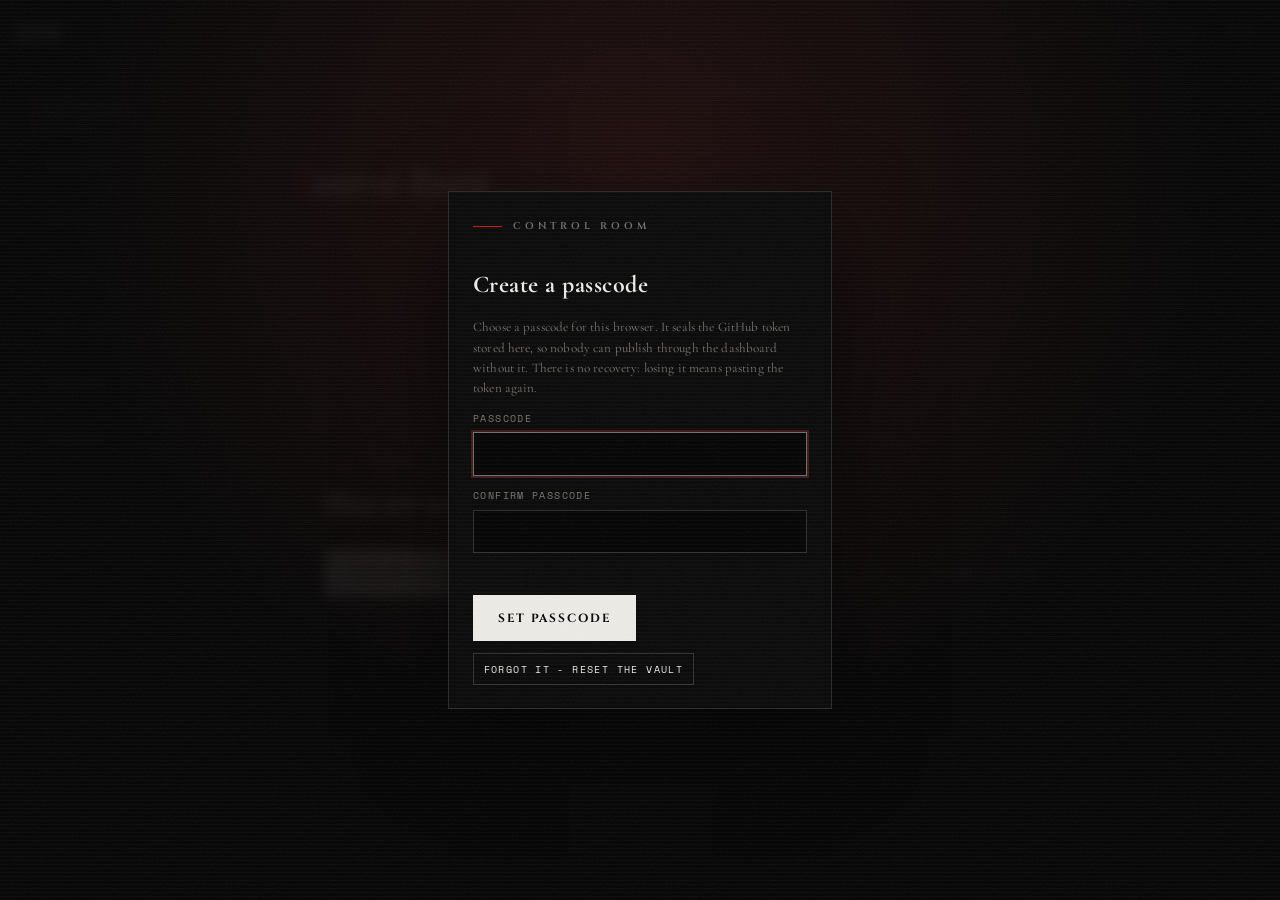
==== commit 825067d1: "Load the passcode gate and stylesheet from the Control Room page" ====
--- a/admin/index.html
+++ b/admin/index.html
@@ -11,6 +11,7 @@
     <link rel="stylesheet" href="../style.css">
     <link rel="stylesheet" href="admin.css">
     <link rel="stylesheet" href="manage.css">
+    <link rel="stylesheet" href="lock.css">
 </head>
 
 <body class="admin">
@@ -45,7 +46,7 @@
                 <span>All Links</span><small>Directory</small>
             </button>
             <button class="admin-nav__item" type="button" data-view="manage">
-                <span>Manage</span><small>Delete items</small>
+                <span>Manage</span><small>Reorder and delete</small>
             </button>
             <button class="admin-nav__item" type="button" data-view="settings">
                 <span>Connect</span><small>Token</small>
@@ -53,9 +54,6 @@
         </nav>
 
         <main class="admin-main">
-            <!-- ==============================================
-                 OVERVIEW
-                 ============================================== -->
             <section class="admin-view is-active" id="view-overview" aria-labelledby="overview-title">
                 <div class="panel-head">
                     <p class="eyebrow">Dashboard</p>
@@ -88,9 +86,6 @@
                 </div>
             </section>
 
-            <!-- ==============================================
-                 RELEASES
-                 ============================================== -->
             <section class="admin-view" id="view-releases" aria-labelledby="release-heading">
                 <div class="panel-head">
                     <p class="eyebrow">Music</p>
@@ -202,9 +197,6 @@
                 </div>
             </section>
 
-            <!-- ==============================================
-                 PHOTOS
-                 ============================================== -->
             <section class="admin-view" id="view-photos" aria-labelledby="photos-heading">
                 <div class="panel-head">
                     <p class="eyebrow">EPK</p>
@@ -246,9 +238,6 @@
                 </div>
             </section>
 
-            <!-- ==============================================
-                 VIDEOS
-                 ============================================== -->
             <section class="admin-view" id="view-videos" aria-labelledby="videos-heading">
                 <div class="panel-head">
                     <p class="eyebrow">EPK</p>
@@ -312,9 +301,6 @@
                 </div>
             </section>
 
-            <!-- ==============================================
-                 LINKS
-                 ============================================== -->
             <section class="admin-view" id="view-links" aria-labelledby="links-heading">
                 <div class="panel-head">
                     <p class="eyebrow">Directory</p>
@@ -395,16 +381,13 @@
                 </div>
             </section>
 
-            <!-- ==============================================
-                 MANAGE
-                 ============================================== -->
             <section class="admin-view" id="view-manage" aria-labelledby="manage-heading">
                 <div class="panel-head">
-                    <p class="eyebrow">Clean up</p>
-                    <h1 id="manage-heading">Manage &amp; delete</h1>
-                    <p class="hint">Everything already published, in one list. Deleting removes the entry and, for
-                        uploads, the file itself. Nothing changes until the commit lands, and the plan can be
-                        previewed first.</p>
+                    <p class="eyebrow">Reorder and delete</p>
+                    <h1 id="manage-heading">Manage content</h1>
+                    <p class="hint">Everything already published, in one list. Use the arrows to reorder tracks, photos,
+                        videos and links; delete to remove an entry and, for uploads, the file itself. Nothing changes
+                        until the commit lands, and the plan can be previewed first.</p>
                 </div>
 
                 <div class="panel">
@@ -447,7 +430,7 @@
                 <div class="panel">
                     <div class="panel-head">
                         <p class="eyebrow">Publish</p>
-                        <h2>Commit deletions</h2>
+                        <h2>Commit changes</h2>
                     </div>
                     <div class="publish-grid">
                         <label>Commit message<input id="manage-message" autocomplete="off"></label>
@@ -457,21 +440,19 @@
                     </div>
                     <div class="row">
                         <button class="button" type="button" id="manage-plan">Preview plan</button>
-                        <button class="button danger" type="button" id="manage-publish">Delete &amp; publish</button>
+                        <button class="button primary" type="button" id="manage-publish">Publish changes</button>
                     </div>
                     <div id="manage-output" aria-live="polite"></div>
                 </div>
             </section>
 
-            <!-- ==============================================
-                 CONNECT
-                 ============================================== -->
             <section class="admin-view" id="view-settings" aria-labelledby="connect-heading">
                 <div class="panel-head">
                     <p class="eyebrow">Setup</p>
                     <h1 id="connect-heading">Connect</h1>
                     <p class="hint">A fine-grained token scoped to this repository with <strong>Contents: Read and
-                            write</strong>. It stays in this browser and is sent only to <code>api.github.com</code>.</p>
+                            write</strong>. It stays in this browser, sealed by your passcode, and is sent only to
+                        <code>api.github.com</code>.</p>
                 </div>
 
                 <div class="panel">
@@ -508,6 +489,7 @@
         <pre class="log" id="log" aria-live="polite"></pre>
     </div>
 
+    <script src="lock.js"></script>
     <script src="import-core.js"></script>
     <script src="app.js"></script>
     <script src="media.js"></script>
--- a/admin/manage.css
+++ b/admin/manage.css
@@ -1,6 +1,6 @@
 /* ==========================================================================
-   Manage tool - delete rows for releases, tracks, EPK media and links.
-   Loaded after admin.css so it only adds to the dashboard's existing look.
+   Manage tool - reorder and delete rows for releases, tracks, EPK media and
+   links. Loaded after admin.css so it only adds to the dashboard's look.
    ========================================================================== */
 
 .button.danger {
@@ -126,6 +126,32 @@
     opacity: 0.6;
 }
 
+.manage-actions {
+    display: inline-flex;
+    align-items: center;
+    gap: 0.25rem;
+    justify-self: end;
+}
+
+.manage-actions .button {
+    min-width: 2rem;
+    padding: 0.15rem 0.45rem;
+}
+
+.manage-actions .button[disabled] {
+    opacity: 0.35;
+}
+
+.manage-actions .button.danger {
+    min-width: auto;
+    margin-left: 0.15rem;
+}
+
+.manage-note {
+    margin: 0.4rem 0 0;
+    font-size: 0.72rem;
+}
+
 @media (max-width: 700px) {
     .manage-tracks li,
     .manage-row {
@@ -136,4 +162,8 @@
     .manage-path {
         grid-column: 1 / -1;
     }
+
+    .manage-actions {
+        justify-self: start;
+    }
 }
--- a/admin/lock.css
+++ b/admin/lock.css
@@ -0,0 +1,110 @@
+/* ==========================================================================
+   Passcode gate - a sheet over the dashboard until the passcode is entered.
+   Loaded after manage.css; uses the dashboard's own type and colours.
+   ========================================================================== */
+
+body.is-locked {
+    overflow: hidden;
+}
+
+.lock-gate {
+    position: fixed;
+    inset: 0;
+    z-index: 200;
+    display: grid;
+    place-items: center;
+    padding: 1.5rem;
+    background:
+        radial-gradient(circle at 50% 20%, rgba(214, 69, 69, 0.12), transparent 60%),
+        rgba(6, 6, 6, 0.94);
+    backdrop-filter: blur(6px);
+}
+
+.lock-gate[hidden] {
+    display: none;
+}
+
+.lock-card {
+    width: min(24rem, 100%);
+    display: grid;
+    gap: 0.75rem;
+    padding: 1.6rem 1.5rem 1.4rem;
+    border: 1px solid rgba(237, 235, 230, 0.14);
+    background: rgba(10, 10, 10, 0.96);
+    box-shadow: 0 30px 80px rgba(0, 0, 0, 0.7);
+}
+
+.lock-card h1 {
+    margin: 0;
+    font-size: 1.5rem;
+    letter-spacing: 0.02em;
+}
+
+.lock-card label {
+    display: grid;
+    gap: 0.3rem;
+    font-family: var(--mono);
+    font-size: 0.62rem;
+    letter-spacing: 0.14em;
+    text-transform: uppercase;
+    color: var(--muted);
+}
+
+.lock-card input {
+    min-height: 2.7rem;
+    padding: 0.55rem 0.7rem;
+    font-family: var(--mono);
+    font-size: 1rem;
+    letter-spacing: 0.18em;
+    color: #fff;
+    background: rgba(0, 0, 0, 0.6);
+    border: 1px solid rgba(237, 235, 230, 0.18);
+}
+
+.lock-card input:focus {
+    outline: none;
+    border-color: rgba(237, 235, 230, 0.45);
+    box-shadow: 0 0 0 2px rgba(214, 69, 69, 0.25);
+}
+
+.lock-hint {
+    margin: 0;
+    font-size: 0.82rem;
+    line-height: 1.55;
+    color: var(--muted);
+}
+
+.lock-message {
+    margin: 0;
+    min-height: 1.1rem;
+    font-family: var(--mono);
+    font-size: 0.68rem;
+    letter-spacing: 0.06em;
+    color: #ff9d9d;
+}
+
+.lock-message[data-tone="ok"] {
+    color: #8fd8a8;
+}
+
+.lock-message[data-tone="error"] {
+    color: #ff6b6b;
+}
+
+.lock-card .button {
+    justify-self: start;
+}
+
+#btn-lock {
+    white-space: nowrap;
+}
+
+@media (max-width: 520px) {
+    .lock-card {
+        padding: 1.2rem 1.1rem;
+    }
+
+    .lock-card .button {
+        justify-self: stretch;
+    }
+}
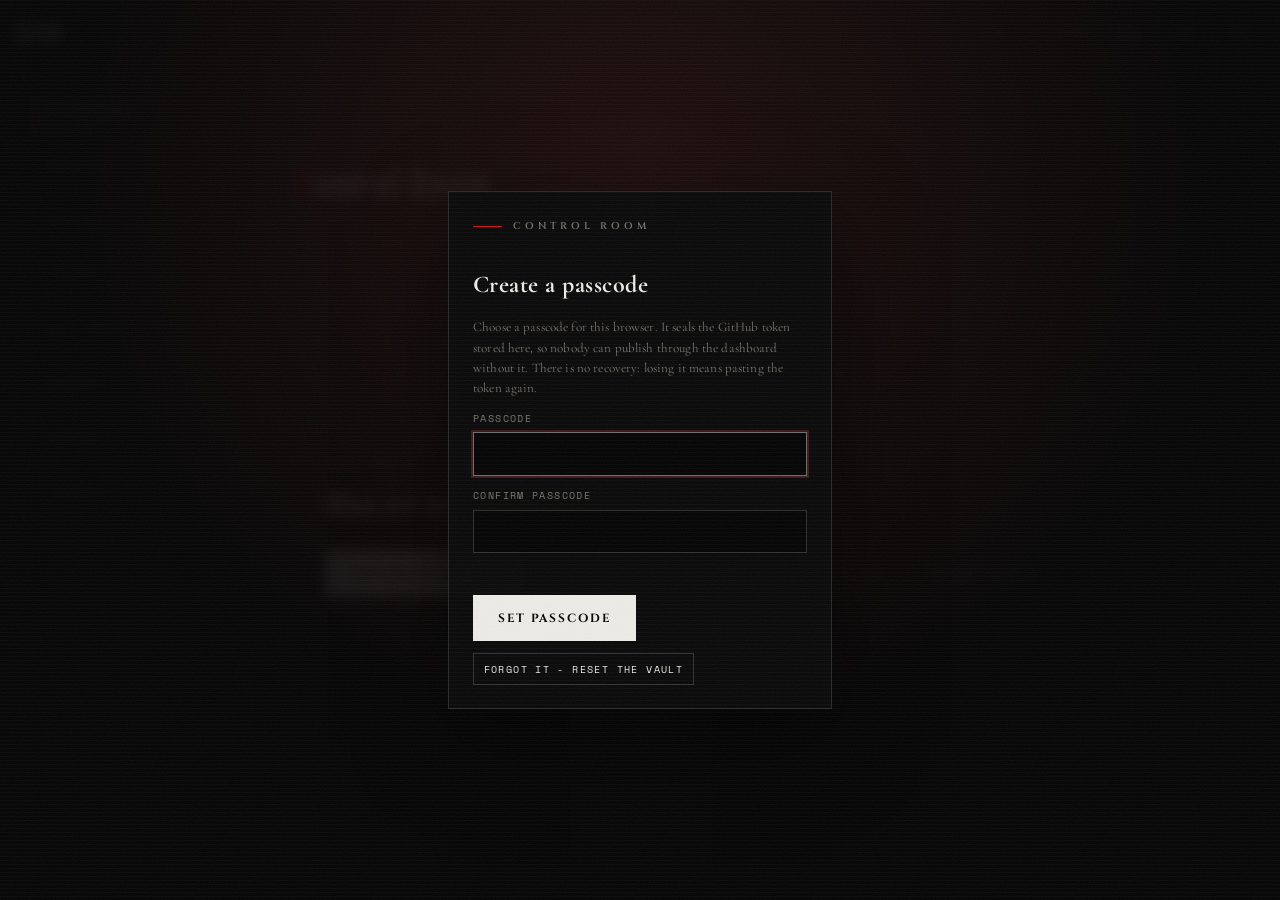
==== commit c4dc6c24: "Add the Themes tab to the Control Room" ====
--- a/admin/index.html
+++ b/admin/index.html
@@ -12,6 +12,7 @@
     <link rel="stylesheet" href="admin.css">
     <link rel="stylesheet" href="manage.css">
     <link rel="stylesheet" href="lock.css">
+    <link rel="stylesheet" href="themes.css">
 </head>
 
 <body class="admin">
@@ -47,6 +48,9 @@
             </button>
             <button class="admin-nav__item" type="button" data-view="manage">
                 <span>Manage</span><small>Reorder and delete</small>
+            </button>
+            <button class="admin-nav__item" type="button" data-view="themes">
+                <span>Themes</span><small>Old looks</small>
             </button>
             <button class="admin-nav__item" type="button" data-view="settings">
                 <span>Connect</span><small>Token</small>
@@ -446,6 +450,47 @@
                 </div>
             </section>
 
+            <section class="admin-view" id="view-themes" aria-labelledby="themes-heading">
+                <div class="panel-head">
+                    <p class="eyebrow">Look</p>
+                    <h1 id="themes-heading">Themes</h1>
+                    <p class="hint">Every palette the site can wear, current one first. Each is just the set of colour
+                        tokens the stylesheets read, so bringing back an old look does not mean keeping old stylesheets
+                        around.</p>
+                </div>
+
+                <div class="panel">
+                    <div class="row">
+                        <button class="button" type="button" id="themes-load">Load themes</button>
+                        <span class="status" id="themes-count">Not loaded</span>
+                    </div>
+                    <label class="checkbox"><input type="checkbox" id="themes-rotate"> Change the theme on every
+                        reload</label>
+                    <p class="hint">Rotation deals a different palette on each page load and never repeats the one a
+                        visitor just saw. <strong>Preview</strong> opens the site with <code>?theme=</code> so a look
+                        can be checked before it is made the default.</p>
+                    <div id="themes-list"></div>
+                </div>
+
+                <div class="panel">
+                    <div class="panel-head">
+                        <p class="eyebrow">Publish</p>
+                        <h2>Commit theme</h2>
+                    </div>
+                    <div class="publish-grid">
+                        <label>Commit message<input id="themes-message" autocomplete="off" value="Set the site theme"></label>
+                        <label>Branch<input id="themes-branch" autocomplete="off" spellcheck="false"
+                                placeholder="current branch"></label>
+                        <label class="checkbox"><input type="checkbox" id="themes-dryrun"> Dry run</label>
+                    </div>
+                    <div class="row">
+                        <button class="button" type="button" id="themes-plan">Preview plan</button>
+                        <button class="button primary" type="button" id="themes-publish">Publish theme</button>
+                    </div>
+                    <div id="themes-output" aria-live="polite"></div>
+                </div>
+            </section>
+
             <section class="admin-view" id="view-settings" aria-labelledby="connect-heading">
                 <div class="panel-head">
                     <p class="eyebrow">Setup</p>
@@ -495,6 +540,7 @@
     <script src="media.js"></script>
     <script src="links.js"></script>
     <script src="manage.js"></script>
+    <script src="themes.js"></script>
 </body>
 
 </html>
--- a/style.css
+++ b/style.css
@@ -127,3 +127,18 @@
     letter-spacing: 0.16em;
     text-transform: uppercase;
 }
+
+/* ==========================================================================
+   THEME HOOKS — the two reds this layer used to hard-code now follow the
+   active palette, so an older theme is not left wearing gothic red.
+   themes.json supplies --brand-glow and --header-line; the fallbacks keep
+   the gothic values when no theme is loaded.
+   ========================================================================== */
+
+.brand {
+    text-shadow: 0 0 26px var(--brand-glow, rgba(212, 21, 21, 0.3));
+}
+
+.site-header {
+    border-bottom-color: var(--header-line, rgba(212, 21, 21, 0.22));
+}
--- a/admin/themes.css
+++ b/admin/themes.css
@@ -0,0 +1,93 @@
+/* ==========================================================================
+   Theme tool - palette cards with a colour preview. Loaded after manage.css.
+   ========================================================================== */
+
+.theme-card {
+    display: grid;
+    grid-template-columns: 82px minmax(0, 1fr) auto;
+    gap: 14px 18px;
+    align-items: center;
+    margin-top: 12px;
+    padding: 14px 16px;
+    border: 1px solid var(--line);
+    border-radius: 10px;
+    background: var(--surface);
+}
+
+.theme-card.is-current {
+    border-color: var(--line-active);
+    box-shadow: inset 0 0 0 1px var(--line-active);
+}
+
+.theme-swatch {
+    display: flex;
+    gap: 4px;
+    align-items: flex-end;
+    width: 82px;
+    height: 56px;
+    padding: 9px;
+    border: 1px solid var(--line-active);
+    border-radius: 8px;
+    box-sizing: border-box;
+}
+
+.theme-swatch__dot {
+    width: 10px;
+    height: 10px;
+    border-radius: 50%;
+}
+
+.theme-card__body {
+    min-width: 0;
+}
+
+.theme-card__body strong {
+    display: block;
+    font-family: var(--heading);
+    font-size: 0.92rem;
+    letter-spacing: 0.04em;
+}
+
+.theme-card__body small {
+    display: block;
+    margin-top: 2px;
+    font-family: var(--mono);
+    font-size: 0.62rem;
+    letter-spacing: 0.14em;
+    text-transform: uppercase;
+    color: var(--muted);
+}
+
+.theme-card__body p {
+    margin: 6px 0 0;
+    font-size: 0.86rem;
+    line-height: 1.45;
+    color: var(--muted);
+}
+
+.theme-card__actions {
+    display: flex;
+    flex-direction: column;
+    gap: 8px;
+    align-items: flex-end;
+}
+
+.theme-card__actions .checkbox {
+    white-space: nowrap;
+}
+
+#themes-list .muted {
+    margin-top: 12px;
+}
+
+@media (max-width: 720px) {
+    .theme-card {
+        grid-template-columns: 1fr;
+    }
+
+    .theme-card__actions {
+        flex-direction: row;
+        align-items: center;
+        justify-content: space-between;
+    }
+}
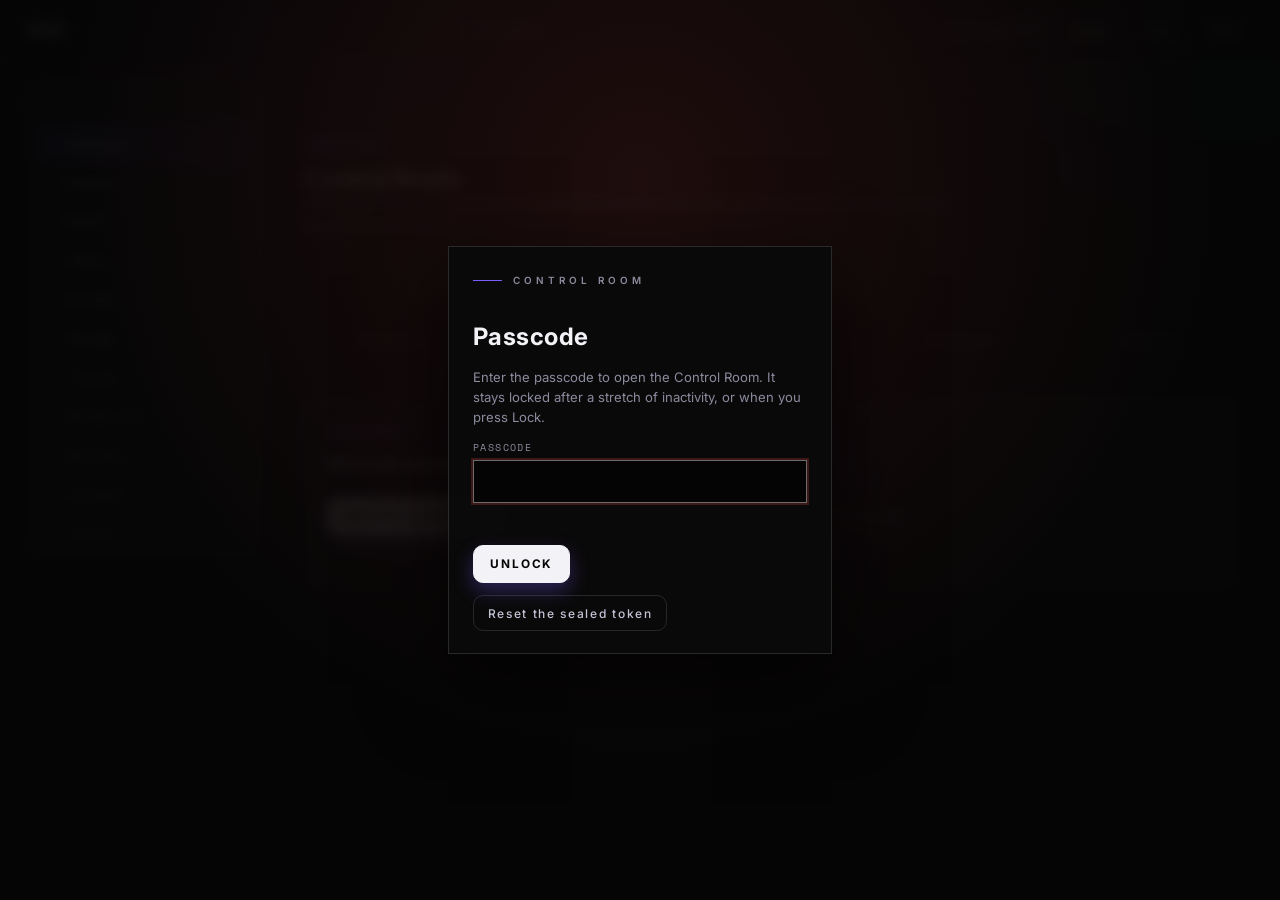
==== commit c05e03cb: "Give the release form its Sales and access controls A mode select, the price filled from the categor" ====
--- a/admin/index.html
+++ b/admin/index.html
@@ -148,6 +148,55 @@
                         </label>
                     </div>
 
+                    <h3 class="subsection-title">Sales and access</h3>
+                    <p class="hint">How this release is handed out. The site draws its badge and its buttons from
+                        this, and it is written to <code>info.json</code> and to every catalogue entry.</p>
+                    <div class="field-grid">
+                        <label>Distribution
+                            <select id="form-distribution"></select>
+                        </label>
+                        <label>Release price (USD)
+                            <input id="form-price" type="number" min="0" step="0.01" inputmode="decimal"
+                                placeholder="Filled from the category">
+                        </label>
+                        <label class="wide">Stripe payment link for the whole release
+                            <input id="form-payment-url" autocomplete="off" spellcheck="false"
+                                placeholder="https://buy.stripe.com/...">
+                        </label>
+                        <label class="wide">Exclusive access token
+                            <input id="form-access" autocomplete="off" spellcheck="false"
+                                placeholder="Made automatically when you pick Exclusive">
+                        </label>
+                    </div>
+                    <p class="hint" id="distribution-note"></p>
+                    <div class="row" id="access-row" hidden>
+                        <button class="button" type="button" id="btn-access-token">New token</button>
+                        <input id="access-link" readonly aria-label="Shareable link">
+                    </div>
+                    <label class="wide" id="extras-block" hidden>Extra content for the exclusive link (one per line:
+                        Label | https://link)
+                        <textarea id="form-extras" rows="3"
+                            placeholder="Deconstructed - Track 1 | https://example.com/video"></textarea>
+                    </label>
+
+                    <h3 class="subsection-title">Stripe links (paid releases)</h3>
+                    <p class="hint">One link for the whole release at its typed price, and one per song at $2.99, so a
+                        buyer can take a single track out of an album. The key stays in this browser and is sent only to
+                        <code>api.stripe.com</code>.</p>
+                    <div class="field-grid">
+                        <label class="wide">Restricted Stripe key
+                            <input id="form-stripe-key" type="password" autocomplete="off" spellcheck="false"
+                                placeholder="rk_live_... or rk_test_...">
+                        </label>
+                    </div>
+                    <div class="row">
+                        <button class="button" type="button" id="row-stripe-save">Save key</button>
+                        <button class="button ghost" type="button" id="row-stripe-forget">Forget key</button>
+                        <button class="button primary" type="button" id="row-stripe-links">Create payment links</button>
+                        <span class="status" id="row-stripe-status"></span>
+                    </div>
+                    <div id="row-links-output"></div>
+
                     <div class="dropzone" id="dropzone">
                         <strong>Drop audio files</strong>
                         <span>.mp3 - .wav - .m4a - .flac, or
@@ -535,6 +584,7 @@
     </div>
 
     <script src="lock.js"></script>
+    <script src="../release-core.js"></script>
     <script src="import-core.js"></script>
     <script src="app.js"></script>
     <script src="media.js"></script>
--- a/style.css
+++ b/style.css
@@ -142,3 +142,214 @@
 .site-header {
     border-bottom-color: var(--header-line, rgba(212, 21, 21, 0.22));
 }
+
+/* ==========================================================================
+   SITE BACKGROUND — images, GIFs and video clips cycled by background.js from
+   backgrounds.json. Two fixed layers crossfade; all page content paints above
+   them. With no items the layer stands down and the stylesheet's own backdrop
+   is exactly as it was.
+   ========================================================================== */
+
+html[data-background="on"] {
+    background-color: var(--bg);
+}
+
+/* The body stops painting a backdrop of its own so the images show through. */
+html[data-background="on"] body {
+    background-color: transparent;
+    background-image: none;
+}
+
+/* A theme (Auckland 2077) paints its era artwork here; a chosen background
+   replaces it and carries its own vignette below. */
+html[data-background="on"] body::before {
+    opacity: 0;
+}
+
+.xid-backdrop {
+    position: fixed;
+    inset: 0;
+    z-index: -1;
+    overflow: hidden;
+    pointer-events: none;
+    background: var(--bg);
+}
+
+.xid-backdrop__layer {
+    position: absolute;
+    inset: 0;
+    opacity: 0;
+    transition: opacity var(--xid-bg-fade, 1.2s) ease;
+    will-change: opacity;
+}
+
+.xid-backdrop__layer.is-on {
+    opacity: 1;
+}
+
+.xid-backdrop__layer img,
+.xid-backdrop__layer video {
+    display: block;
+    width: 100%;
+    height: 100%;
+    object-fit: cover;
+    filter: blur(var(--xid-bg-blur, 0px));
+    transform: scale(1.02);
+}
+
+/* Vignette + the dim slider, so text stays readable over any image. */
+.xid-backdrop__scrim {
+    position: absolute;
+    inset: 0;
+    background:
+        radial-gradient(ellipse 72% 58% at 50% 45%, transparent 22%, rgba(0, 0, 0, calc(var(--xid-bg-dim, 0.55) * 1.15)) 100%),
+        linear-gradient(to bottom,
+            rgba(0, 0, 0, calc(var(--xid-bg-dim, 0.55) * 1.05)),
+            rgba(0, 0, 0, calc(var(--xid-bg-dim, 0.55) * 0.55)) 40%,
+            rgba(0, 0, 0, calc(var(--xid-bg-dim, 0.55) * 1.2)));
+}
+
+@media (prefers-reduced-motion: reduce) {
+    .xid-backdrop__layer {
+        transition: none;
+    }
+}
+
+/* ==========================================================================
+   RELEASE DELIVERY — how a release is handed out
+   Badges sit beside the release, the action sits with Play, and the status line
+   reports a ZIP while it builds.
+   ========================================================================== */
+
+.card-badges,
+.folder-badges {
+    display: block;
+    margin: 0.35rem 0 0;
+}
+
+.folder-badges {
+    display: inline-block;
+    margin: 0.3rem 0 0;
+}
+
+.release-badge {
+    display: inline-block;
+    padding: 0.08rem 0.42rem;
+    font-family: var(--mono, monospace);
+    font-size: 0.62rem;
+    letter-spacing: 0.12em;
+    text-transform: uppercase;
+    border: 1px solid var(--line, rgba(255, 255, 255, 0.2));
+    border-radius: 2px;
+    color: var(--muted);
+    white-space: nowrap;
+}
+
+.release-badge.is-free {
+    color: var(--green, #39ff14);
+    border-color: currentColor;
+}
+
+.release-badge.is-paid {
+    color: var(--gold, #ffe600);
+    border-color: currentColor;
+}
+
+.release-badge.is-exclusive {
+    color: var(--rose, #ff0055);
+    border-color: currentColor;
+}
+
+.release-badge.is-stream {
+    color: var(--muted);
+}
+
+.release-note {
+    font-family: var(--mono, monospace);
+    font-size: 0.66rem;
+    letter-spacing: 0.08em;
+    text-transform: uppercase;
+    color: var(--muted);
+    white-space: nowrap;
+}
+
+.release-status {
+    font-family: var(--mono, monospace);
+    font-size: 0.66rem;
+    letter-spacing: 0.04em;
+    color: var(--muted);
+    min-width: 0;
+}
+
+.release-status:empty {
+    display: none;
+}
+
+.access-note {
+    grid-column: 1 / -1;
+    padding: 0.4rem 0.7rem;
+    border: 1px dashed var(--line, rgba(255, 255, 255, 0.25));
+    color: var(--text);
+}
+
+.button.pay {
+    border-color: var(--gold, #ffe600);
+    color: var(--gold, #ffe600);
+}
+
+.button.download {
+    border-color: var(--green, #39ff14);
+    color: var(--green, #39ff14);
+}
+
+.folder-track-actions {
+    display: flex;
+    align-items: center;
+    gap: 0.4rem;
+    flex-wrap: wrap;
+    justify-content: flex-end;
+}
+
+.folder-track-actions .button {
+    min-height: 2rem;
+    padding: 0.15rem 0.55rem;
+    font-size: 0.78rem;
+}
+
+.folder-extras {
+    display: flex;
+    flex-wrap: wrap;
+    align-items: center;
+    gap: 0.5rem;
+    padding: 0.7rem 0 0.2rem;
+    border-top: 1px dashed var(--line, rgba(255, 255, 255, 0.18));
+    margin-top: 0.6rem;
+}
+
+.folder-extras-label {
+    font-family: var(--mono, monospace);
+    font-size: 0.62rem;
+    letter-spacing: 0.14em;
+    text-transform: uppercase;
+    color: var(--muted);
+}
+
+.folder-extras a {
+    font-family: var(--mono, monospace);
+    font-size: 0.72rem;
+    color: var(--text);
+    text-decoration: underline;
+    text-underline-offset: 2px;
+}
+
+@media (max-width: 720px) {
+    .folder-actions {
+        flex-wrap: wrap;
+        justify-content: flex-end;
+    }
+
+    .release-status {
+        flex-basis: 100%;
+        text-align: right;
+    }
+}
--- a/admin/themes.css
+++ b/admin/themes.css
@@ -1,3 +1,7 @@
+@import url('backgrounds.css');
+@import url('visualizer.css');
+@import url('dashboard.css');
+
 /* ==========================================================================
    Theme tool - palette cards with a colour preview. Loaded after manage.css.
    ========================================================================== */
